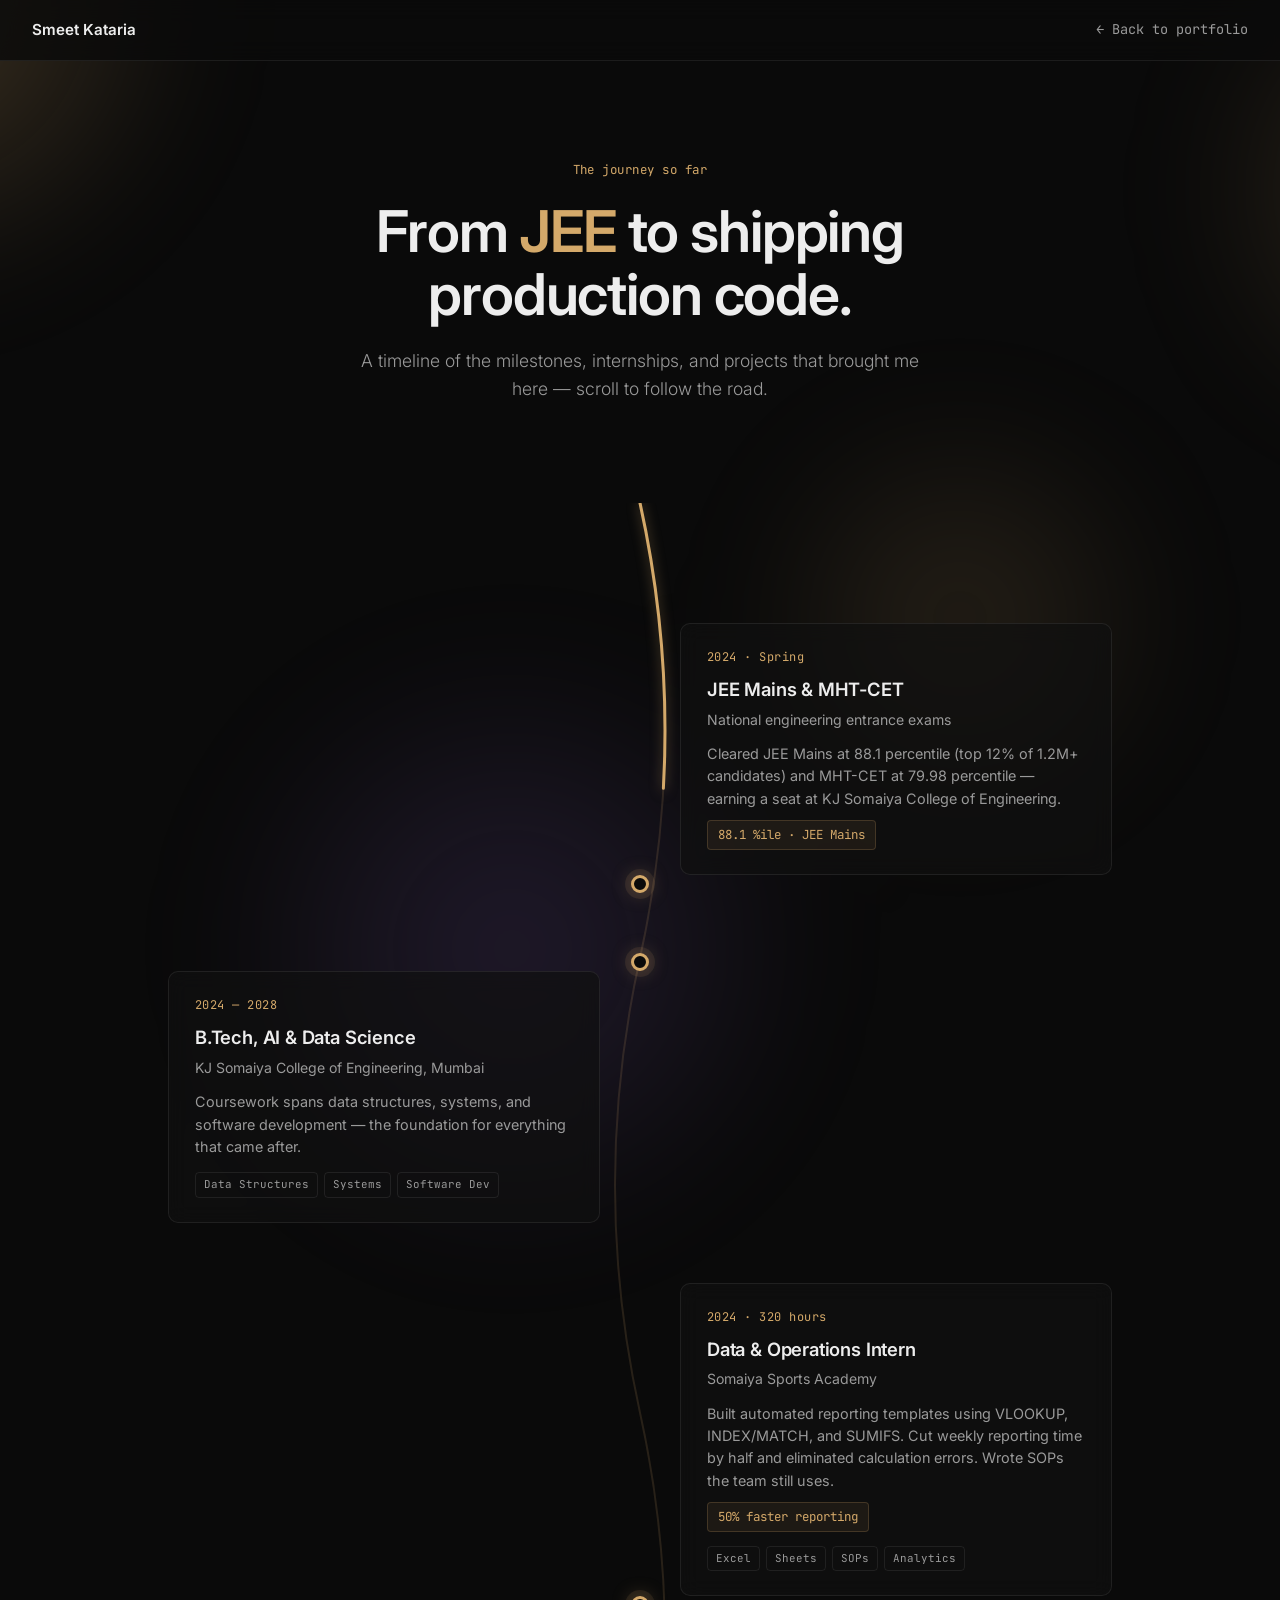
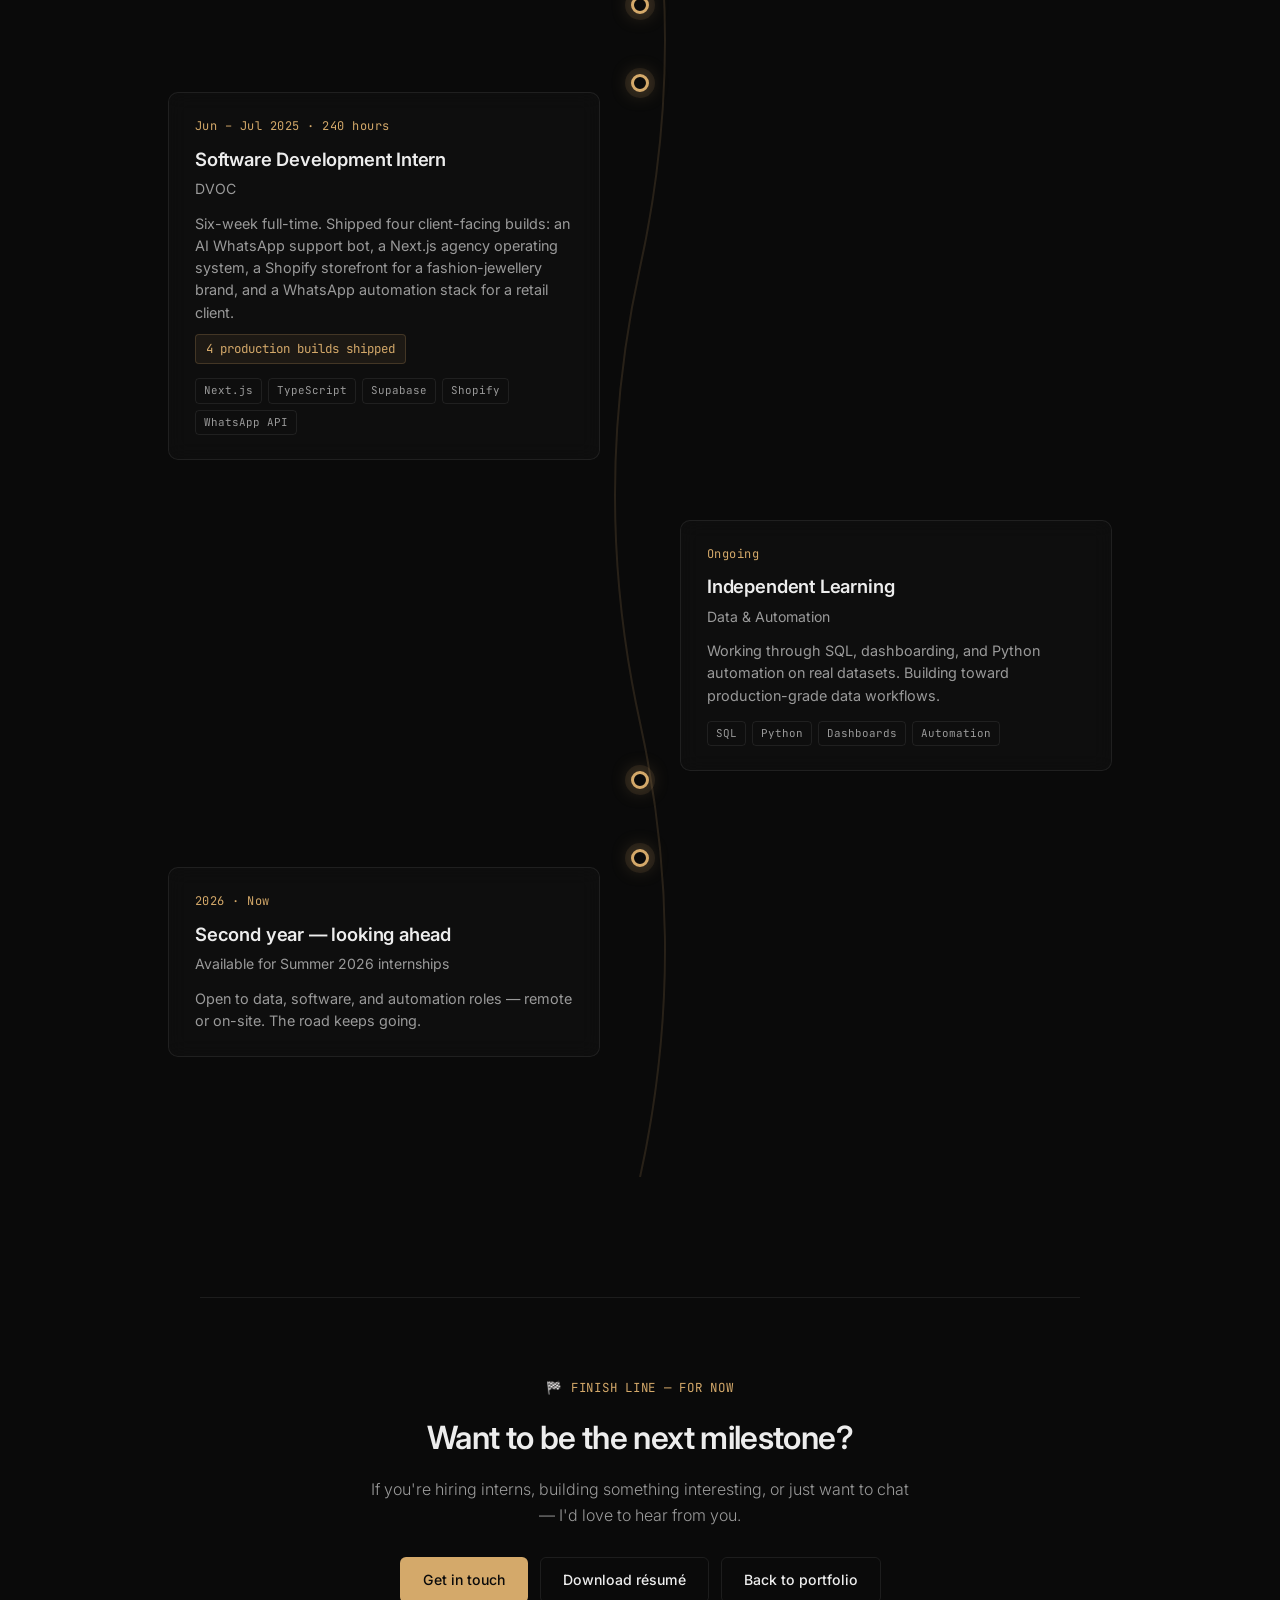
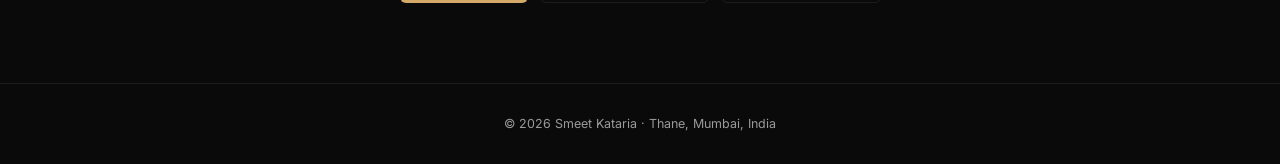
==== RoadmapJourney.html @ 689897ee "Rename Index.html to lowercase for GitHub Pages, fix internal links" ====
<!DOCTYPE html>
<html lang="en">
<head>
<meta charset="UTF-8"/>
<meta name="viewport" content="width=device-width, initial-scale=1.0"/>
<title>Smeet Kataria — Journey</title>
<meta name="description" content="The story so far — a visual timeline of Smeet Kataria's academic and professional journey."/>
<link rel="icon" type="image/svg+xml" href="data:image/svg+xml,<svg xmlns='http://www.w3.org/2000/svg' viewBox='0 0 100 100'><rect width='100' height='100' fill='%230a0a0a'/><text x='50' y='68' font-size='60' font-family='Georgia' fill='%23d4a96a' text-anchor='middle'>S</text></svg>">
<link rel="preconnect" href="https://fonts.googleapis.com">
<link rel="preconnect" href="https://fonts.gstatic.com" crossorigin>
<link href="https://fonts.googleapis.com/css2?family=Inter:wght@300;400;500;600;700&family=JetBrains+Mono:wght@400;500&display=swap" rel="stylesheet">
<style>
*,*::before,*::after{margin:0;padding:0;box-sizing:border-box;-webkit-font-smoothing:antialiased;}
:root{
  --ink:#ededed;--ink2:#9a9a9a;--ink3:#2a2a2a;
  --accent:#d4a96a;--bg:#0a0a0a;--card:#111;
  --border:rgba(255,255,255,.08);
}
html{scroll-behavior:smooth;}
body{font-family:'Inter',-apple-system,sans-serif;color:var(--ink);background:var(--bg);line-height:1.6;overflow-x:hidden;position:relative;}

/* BACKGROUND (matches Index) */
.bg-mesh{position:fixed;inset:-20%;z-index:0;pointer-events:none;filter:blur(60px);opacity:.5;}
.bg-mesh span{position:absolute;border-radius:50%;mix-blend-mode:screen;}
.bg-mesh .b1{width:48vw;height:48vw;left:-8%;top:-10%;background:radial-gradient(circle,rgba(212,169,106,.55),transparent 70%);animation:drift1 22s ease-in-out infinite;}
.bg-mesh .b2{width:42vw;height:42vw;right:-10%;top:8%;background:radial-gradient(circle,rgba(212,169,106,.40),transparent 70%);animation:drift2 26s ease-in-out infinite;}
.bg-mesh .b3{width:50vw;height:50vw;left:25%;bottom:-15%;background:radial-gradient(circle,rgba(150,110,220,.35),transparent 70%);animation:drift3 30s ease-in-out infinite;}
.bg-mesh .b4{width:36vw;height:36vw;left:55%;top:45%;background:radial-gradient(circle,rgba(212,169,106,.30),transparent 70%);animation:drift1 28s ease-in-out infinite reverse;}
@keyframes drift1{0%,100%{transform:translate(0,0) scale(1);}50%{transform:translate(8%,6%) scale(1.15);}}
@keyframes drift2{0%,100%{transform:translate(0,0) scale(1);}50%{transform:translate(-6%,10%) scale(1.1);}}
@keyframes drift3{0%,100%{transform:translate(0,0) scale(1);}50%{transform:translate(5%,-8%) scale(1.2);}}
.bg-stars{position:fixed;inset:0;z-index:0;pointer-events:none;overflow:hidden;}
.bg-stars span{position:absolute;background:#fff;border-radius:50%;opacity:0;animation:twinkle linear infinite;}
@keyframes twinkle{0%{opacity:0;transform:translateY(0);}20%{opacity:.8;}80%{opacity:.6;}100%{opacity:0;transform:translateY(-30px);}}
body > *{position:relative;z-index:1;}

/* TOPBAR */
#topbar{position:fixed;top:0;left:0;right:0;z-index:100;padding:18px 32px;
  display:flex;justify-content:space-between;align-items:center;
  background:rgba(10,10,10,.8);backdrop-filter:blur(12px);border-bottom:1px solid var(--border);}
.tb-logo{font-weight:600;font-size:.95rem;color:var(--ink);text-decoration:none;}
.tb-back{font-size:.85rem;color:var(--ink2);text-decoration:none;transition:color .2s;font-family:'JetBrains Mono',monospace;}
.tb-back:hover{color:var(--accent);}

/* HERO */
.hero{padding:160px 28px 60px;text-align:center;max-width:760px;margin:0 auto;}
.hero-eyebrow{font-family:'JetBrains Mono',monospace;font-size:.78rem;color:var(--accent);margin-bottom:20px;letter-spacing:.04em;}
.hero h1{font-size:clamp(2.4rem,6vw,3.6rem);font-weight:600;line-height:1.1;letter-spacing:-.02em;margin-bottom:20px;}
.hero h1 span{color:var(--accent);}
.hero p{font-size:1.1rem;color:var(--ink2);font-weight:300;max-width:560px;margin:0 auto;}

/* TIMELINE WRAPPER */
.timeline{position:relative;max-width:1000px;margin:40px auto 120px;padding:60px 28px;}

/* SVG PATH (the road) */
.road-svg{position:absolute;left:50%;top:0;transform:translateX(-50%);width:140px;height:100%;pointer-events:none;z-index:0;}
.road-svg path{fill:none;stroke:var(--accent);stroke-width:3;stroke-linecap:round;stroke-dasharray:8 12;
  stroke-dashoffset:var(--len,2000);}
.road-svg .road-bg{stroke:rgba(212,169,106,.15);stroke-dasharray:none;stroke-width:2;stroke-dashoffset:0;}
.road-svg .road-fg{filter:drop-shadow(0 0 6px rgba(212,169,106,.5));transition:stroke-dashoffset .1s linear;}

/* MILESTONES */
.milestone{position:relative;display:grid;grid-template-columns:1fr 80px 1fr;gap:0;align-items:center;
  margin:60px 0;opacity:0;transform:translateY(40px);transition:opacity .8s ease,transform .8s ease;}
.milestone.visible{opacity:1;transform:translateY(0);}
.milestone:nth-child(even) .ms-card{grid-column:3;}
.milestone:nth-child(even) .ms-spacer{grid-column:1;}
.milestone:nth-child(odd) .ms-card{grid-column:1;}
.milestone:nth-child(odd) .ms-spacer{grid-column:3;}
.ms-dot{grid-column:2;justify-self:center;width:18px;height:18px;border-radius:50%;
  background:var(--bg);border:3px solid var(--accent);position:relative;z-index:2;
  box-shadow:0 0 0 6px rgba(212,169,106,.1),0 0 20px rgba(212,169,106,.4);}
.milestone.visible .ms-dot{animation:pulse 2.5s ease-in-out infinite;}
@keyframes pulse{0%,100%{box-shadow:0 0 0 6px rgba(212,169,106,.1),0 0 20px rgba(212,169,106,.4);}
  50%{box-shadow:0 0 0 10px rgba(212,169,106,.05),0 0 30px rgba(212,169,106,.6);}}

.ms-card{background:rgba(17,17,17,.7);backdrop-filter:blur(10px);
  border:1px solid var(--border);border-radius:10px;padding:24px 26px;
  transition:border-color .25s,transform .25s;}
.ms-card:hover{border-color:rgba(212,169,106,.4);transform:translateY(-3px);}
.ms-date{font-family:'JetBrains Mono',monospace;font-size:.75rem;color:var(--accent);
  letter-spacing:.04em;margin-bottom:8px;}
.ms-title{font-size:1.15rem;font-weight:600;color:var(--ink);margin-bottom:4px;letter-spacing:-.01em;}
.ms-org{font-size:.88rem;color:var(--ink2);margin-bottom:12px;}
.ms-body{font-size:.9rem;color:var(--ink2);line-height:1.55;}
.ms-tags{display:flex;flex-wrap:wrap;gap:6px;margin-top:14px;}
.ms-tag{font-family:'JetBrains Mono',monospace;font-size:.68rem;padding:3px 8px;
  border:1px solid var(--border);border-radius:4px;color:var(--ink2);}
.ms-metric{display:inline-block;margin-top:10px;font-family:'JetBrains Mono',monospace;
  font-size:.78rem;color:var(--accent);background:rgba(212,169,106,.08);
  padding:4px 10px;border-radius:4px;border:1px solid rgba(212,169,106,.2);}

/* MOBILE */
@media(max-width:760px){
  .road-svg{left:24px;transform:none;width:60px;}
  .milestone{grid-template-columns:48px 1fr;gap:14px;}
  .milestone:nth-child(even) .ms-card,.milestone:nth-child(odd) .ms-card{grid-column:2;}
  .ms-spacer{display:none;}
  .ms-dot{grid-column:1;justify-self:center;}
  .hero{padding-top:130px;}
}

/* FINISH */
.finish{text-align:center;padding:80px 28px;border-top:1px solid var(--border);max-width:880px;margin:0 auto;}
.finish-flag{font-family:'JetBrains Mono',monospace;font-size:.78rem;color:var(--accent);
  letter-spacing:.06em;margin-bottom:14px;}
.finish h2{font-size:2rem;font-weight:600;letter-spacing:-.02em;margin-bottom:14px;}
.finish p{color:var(--ink2);max-width:540px;margin:0 auto 28px;font-weight:300;}
.cta-row{display:flex;flex-wrap:wrap;gap:12px;justify-content:center;}
.btn{display:inline-flex;align-items:center;gap:8px;padding:11px 22px;font-size:.88rem;
  font-weight:500;text-decoration:none;border-radius:6px;transition:all .2s;border:1px solid transparent;}
.btn-primary{background:var(--accent);color:#0a0a0a;}
.btn-primary:hover{background:#e3b876;}
.btn-secondary{background:transparent;color:var(--ink);border-color:var(--border);}
.btn-secondary:hover{border-color:var(--ink2);background:rgba(255,255,255,.03);}

footer{padding:30px 28px;text-align:center;font-size:.78rem;color:var(--ink2);border-top:1px solid var(--border);}
</style>
</head>
<body>

<div class="bg-mesh" aria-hidden="true"><span class="b1"></span><span class="b2"></span><span class="b3"></span><span class="b4"></span></div>
<div class="bg-stars" id="stars" aria-hidden="true"></div>

<nav id="topbar">
  <a class="tb-logo" href="index.html">Smeet Kataria</a>
  <a class="tb-back" href="index.html">← Back to portfolio</a>
</nav>

<header class="hero">
  <div class="hero-eyebrow">The journey so far</div>
  <h1>From <span>JEE</span> to shipping<br>production code.</h1>
  <p>A timeline of the milestones, internships, and projects that brought me here — scroll to follow the road.</p>
</header>

<section class="timeline" id="timeline">
  <svg class="road-svg" preserveAspectRatio="none" viewBox="0 0 140 2000">
    <path class="road-bg" d="M70,0 Q120,200 70,400 Q20,600 70,800 Q120,1000 70,1200 Q20,1400 70,1600 Q120,1800 70,2000"/>
    <path class="road-fg" d="M70,0 Q120,200 70,400 Q20,600 70,800 Q120,1000 70,1200 Q20,1400 70,1600 Q120,1800 70,2000"/>
  </svg>

  <div class="milestone">
    <div class="ms-card">
      <div class="ms-date">2024 · Spring</div>
      <div class="ms-title">JEE Mains & MHT-CET</div>
      <div class="ms-org">National engineering entrance exams</div>
      <div class="ms-body">Cleared JEE Mains at 88.1 percentile (top 12% of 1.2M+ candidates) and MHT-CET at 79.98 percentile — earning a seat at KJ Somaiya College of Engineering.</div>
      <div class="ms-metric">88.1 %ile · JEE Mains</div>
    </div>
    <div class="ms-dot"></div>
    <div class="ms-spacer"></div>
  </div>

  <div class="milestone">
    <div class="ms-spacer"></div>
    <div class="ms-dot"></div>
    <div class="ms-card">
      <div class="ms-date">2024 — 2028</div>
      <div class="ms-title">B.Tech, AI & Data Science</div>
      <div class="ms-org">KJ Somaiya College of Engineering, Mumbai</div>
      <div class="ms-body">Coursework spans data structures, systems, and software development — the foundation for everything that came after.</div>
      <div class="ms-tags"><span class="ms-tag">Data Structures</span><span class="ms-tag">Systems</span><span class="ms-tag">Software Dev</span></div>
    </div>
  </div>

  <div class="milestone">
    <div class="ms-card">
      <div class="ms-date">2024 · 320 hours</div>
      <div class="ms-title">Data & Operations Intern</div>
      <div class="ms-org">Somaiya Sports Academy</div>
      <div class="ms-body">Built automated reporting templates using VLOOKUP, INDEX/MATCH, and SUMIFS. Cut weekly reporting time by half and eliminated calculation errors. Wrote SOPs the team still uses.</div>
      <div class="ms-metric">50% faster reporting</div>
      <div class="ms-tags"><span class="ms-tag">Excel</span><span class="ms-tag">Sheets</span><span class="ms-tag">SOPs</span><span class="ms-tag">Analytics</span></div>
    </div>
    <div class="ms-dot"></div>
    <div class="ms-spacer"></div>
  </div>

  <div class="milestone">
    <div class="ms-spacer"></div>
    <div class="ms-dot"></div>
    <div class="ms-card">
      <div class="ms-date">Jun – Jul 2025 · 240 hours</div>
      <div class="ms-title">Software Development Intern</div>
      <div class="ms-org">DVOC</div>
      <div class="ms-body">Six-week full-time. Shipped four client-facing builds: an AI WhatsApp support bot, a Next.js agency operating system, a Shopify storefront for a fashion-jewellery brand, and a WhatsApp automation stack for a retail client.</div>
      <div class="ms-metric">4 production builds shipped</div>
      <div class="ms-tags"><span class="ms-tag">Next.js</span><span class="ms-tag">TypeScript</span><span class="ms-tag">Supabase</span><span class="ms-tag">Shopify</span><span class="ms-tag">WhatsApp API</span></div>
    </div>
  </div>

  <div class="milestone">
    <div class="ms-card">
      <div class="ms-date">Ongoing</div>
      <div class="ms-title">Independent Learning</div>
      <div class="ms-org">Data & Automation</div>
      <div class="ms-body">Working through SQL, dashboarding, and Python automation on real datasets. Building toward production-grade data workflows.</div>
      <div class="ms-tags"><span class="ms-tag">SQL</span><span class="ms-tag">Python</span><span class="ms-tag">Dashboards</span><span class="ms-tag">Automation</span></div>
    </div>
    <div class="ms-dot"></div>
    <div class="ms-spacer"></div>
  </div>

  <div class="milestone">
    <div class="ms-spacer"></div>
    <div class="ms-dot"></div>
    <div class="ms-card">
      <div class="ms-date">2026 · Now</div>
      <div class="ms-title">Second year — looking ahead</div>
      <div class="ms-org">Available for Summer 2026 internships</div>
      <div class="ms-body">Open to data, software, and automation roles — remote or on-site. The road keeps going.</div>
    </div>
  </div>
</section>

<section class="finish">
  <div class="finish-flag">🏁 FINISH LINE — FOR NOW</div>
  <h2>Want to be the next milestone?</h2>
  <p>If you're hiring interns, building something interesting, or just want to chat — I'd love to hear from you.</p>
  <div class="cta-row">
    <a class="btn btn-primary" href="mailto:smeet.kataria@somaiya.edu">Get in touch</a>
    <a class="btn btn-secondary" href="resume.pdf" target="_blank" rel="noopener">Download résumé</a>
    <a class="btn btn-secondary" href="index.html">Back to portfolio</a>
  </div>
</section>

<footer>© <span id="yr"></span> Smeet Kataria · Thane, Mumbai, India</footer>

<script>
document.getElementById('yr').textContent=new Date().getFullYear();

// Stars
(function(){
  const host=document.getElementById('stars');
  for(let i=0;i<70;i++){
    const s=document.createElement('span');
    const size=Math.random()*1.8+0.4;
    s.style.width=s.style.height=size+'px';
    s.style.left=Math.random()*100+'%';
    s.style.top=Math.random()*100+'%';
    const dur=Math.random()*2.5+1.5;
    s.style.animationDuration=dur+'s';
    s.style.animationDelay=(-Math.random()*dur)+'s';
    host.appendChild(s);
  }
})();

// Reveal milestones on scroll
const io=new IntersectionObserver((entries)=>{
  entries.forEach(e=>{if(e.isIntersecting)e.target.classList.add('visible');});
},{threshold:.2});
document.querySelectorAll('.milestone').forEach(m=>io.observe(m));

// Animate the road path drawing as you scroll
(function(){
  const fg=document.querySelector('.road-fg');
  if(!fg)return;
  const len=fg.getTotalLength();
  fg.style.strokeDasharray=len;
  fg.style.strokeDashoffset=len;
  const timeline=document.getElementById('timeline');
  function onScroll(){
    const rect=timeline.getBoundingClientRect();
    const vh=window.innerHeight;
    const total=rect.height+vh;
    const progress=Math.min(1,Math.max(0,(vh-rect.top)/total));
    fg.style.strokeDashoffset=len*(1-progress);
  }
  window.addEventListener('scroll',onScroll,{passive:true});
  onScroll();
})();
</script>
</body>
</html>
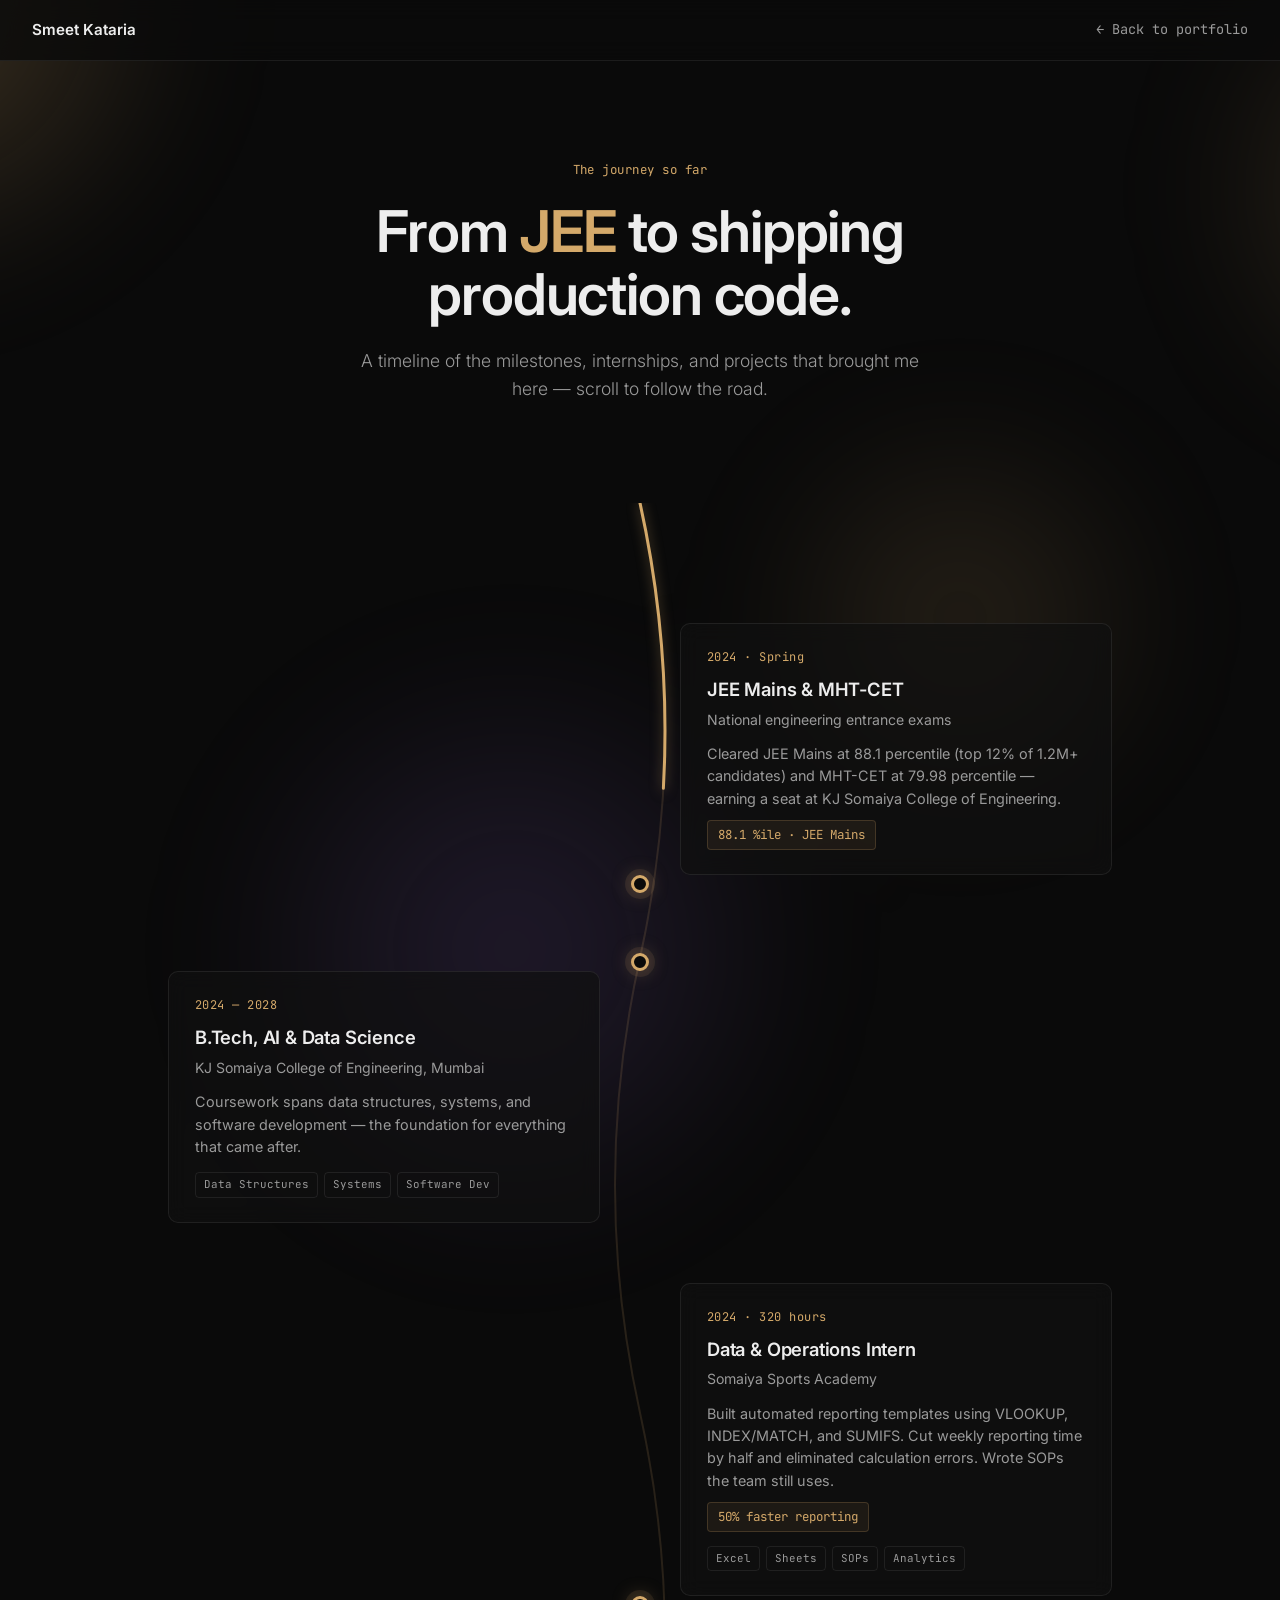
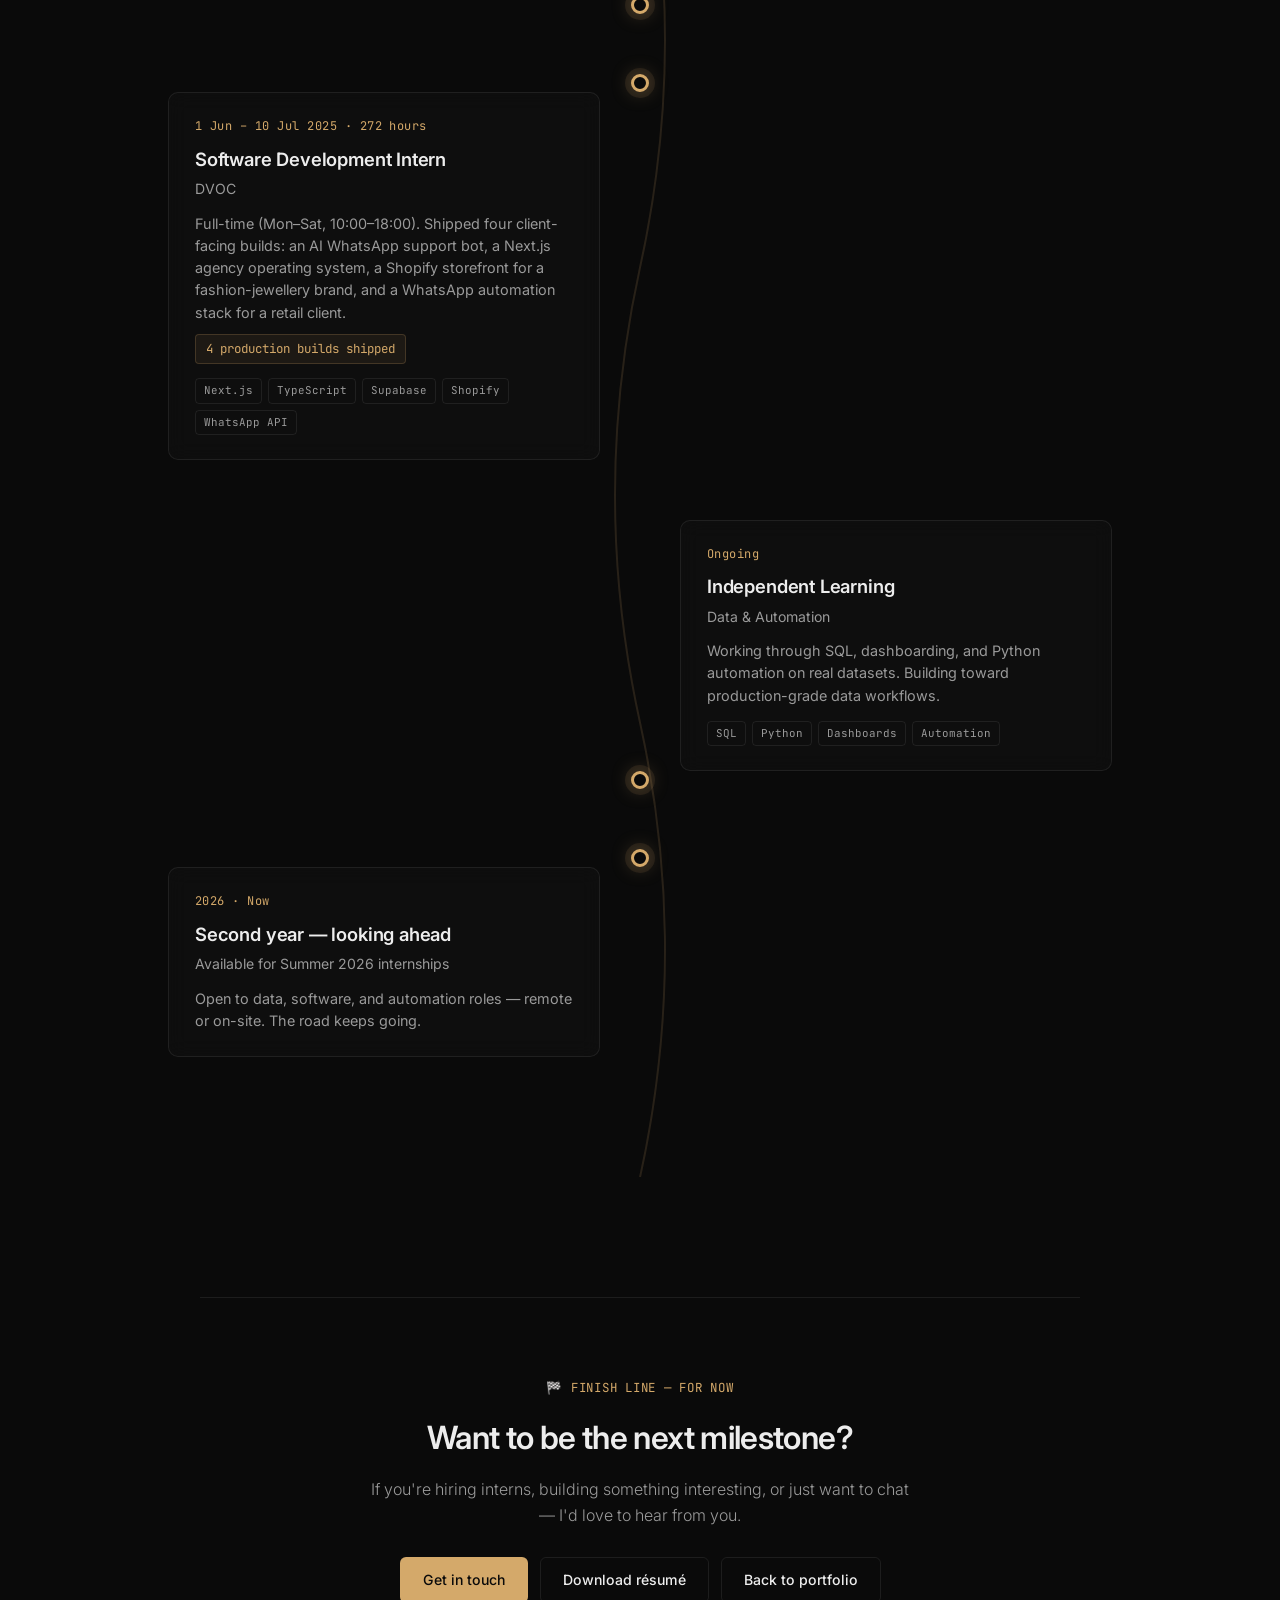
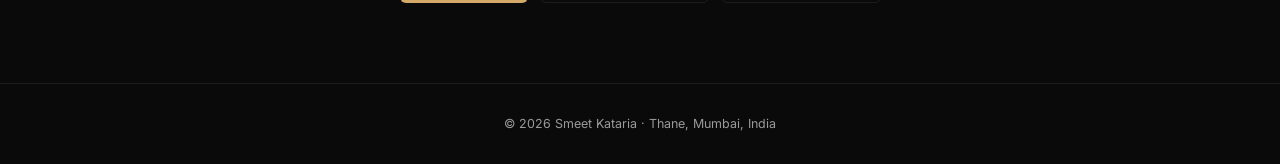
==== commit d8a9a79a: "Update DVOC internship hours: 272 hrs (1 Jun – 10 Jul 2025, Mon–Sat)" ====
--- a/RoadmapJourney.html
+++ b/RoadmapJourney.html
@@ -180,10 +180,10 @@
     <div class="ms-spacer"></div>
     <div class="ms-dot"></div>
     <div class="ms-card">
-      <div class="ms-date">Jun – Jul 2025 · 240 hours</div>
+      <div class="ms-date">1 Jun – 10 Jul 2025 · 272 hours</div>
       <div class="ms-title">Software Development Intern</div>
       <div class="ms-org">DVOC</div>
-      <div class="ms-body">Six-week full-time. Shipped four client-facing builds: an AI WhatsApp support bot, a Next.js agency operating system, a Shopify storefront for a fashion-jewellery brand, and a WhatsApp automation stack for a retail client.</div>
+      <div class="ms-body">Full-time (Mon–Sat, 10:00–18:00). Shipped four client-facing builds: an AI WhatsApp support bot, a Next.js agency operating system, a Shopify storefront for a fashion-jewellery brand, and a WhatsApp automation stack for a retail client.</div>
       <div class="ms-metric">4 production builds shipped</div>
       <div class="ms-tags"><span class="ms-tag">Next.js</span><span class="ms-tag">TypeScript</span><span class="ms-tag">Supabase</span><span class="ms-tag">Shopify</span><span class="ms-tag">WhatsApp API</span></div>
     </div>
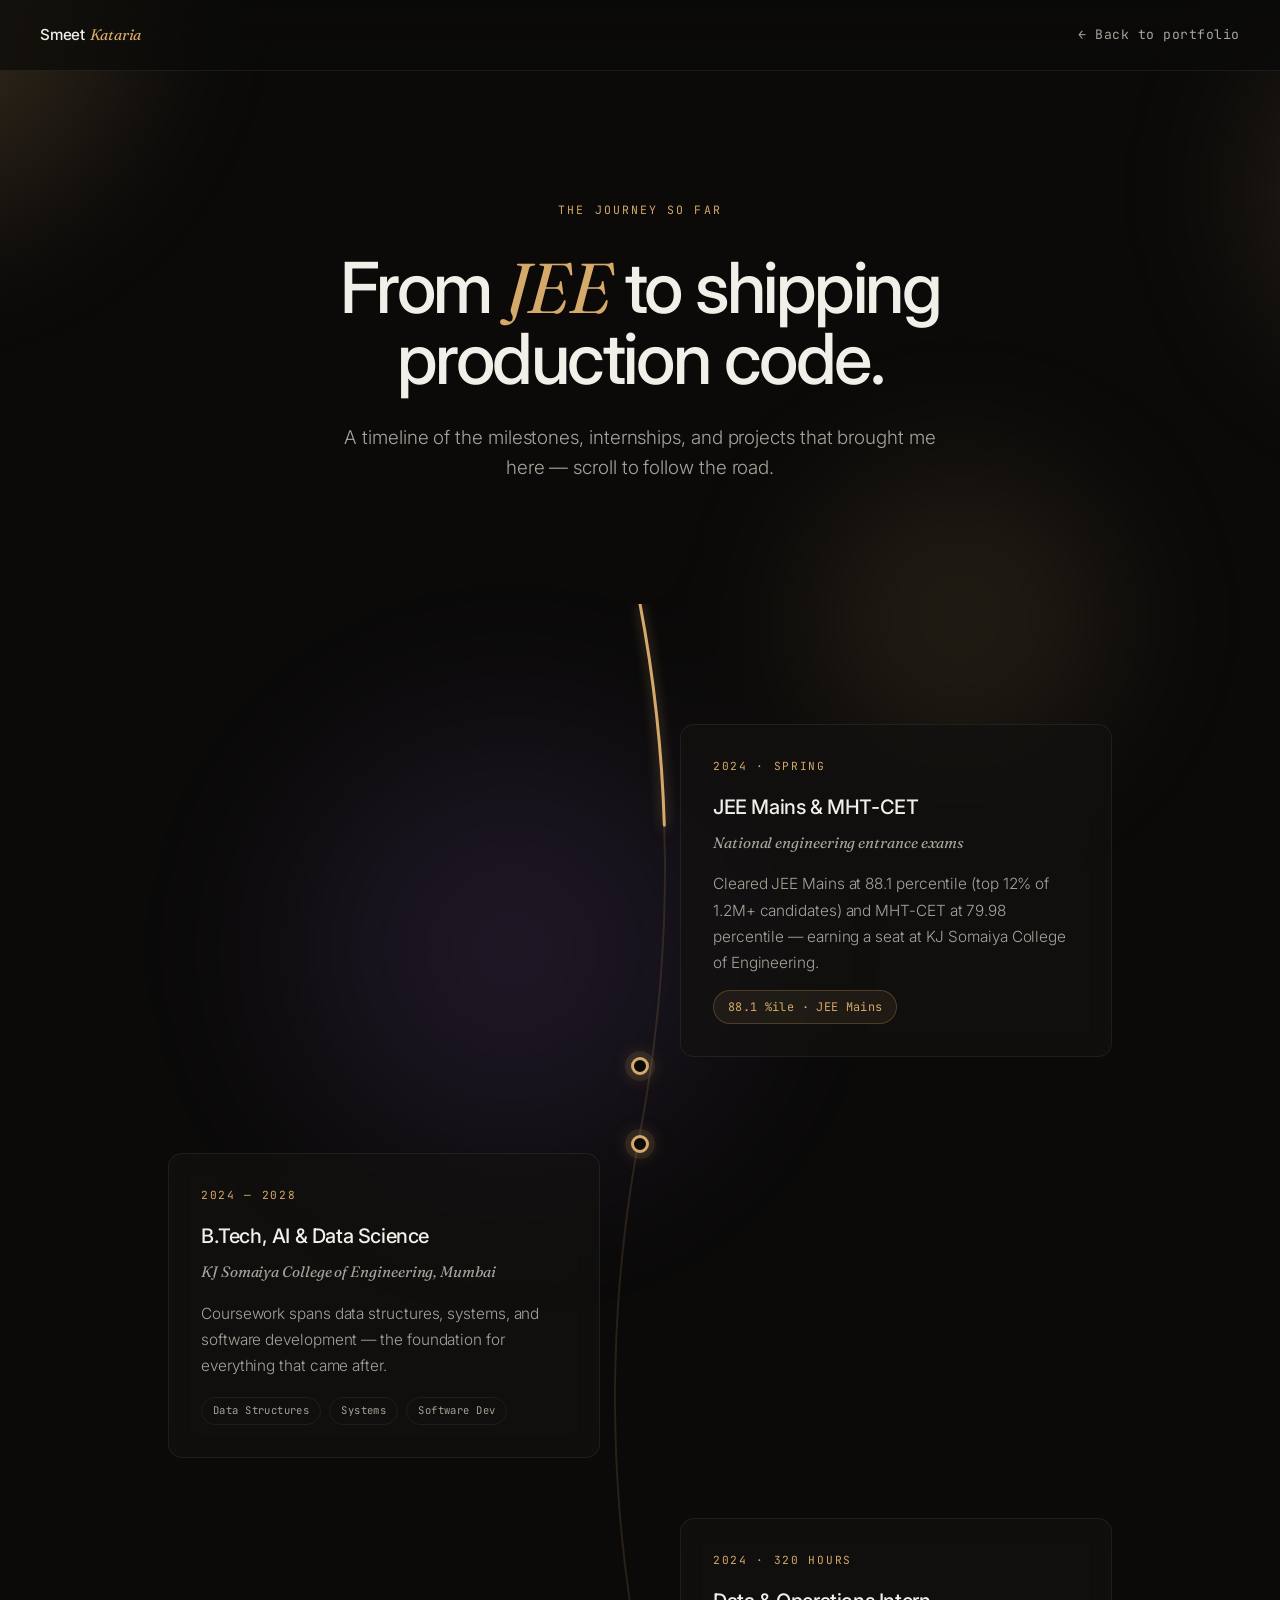
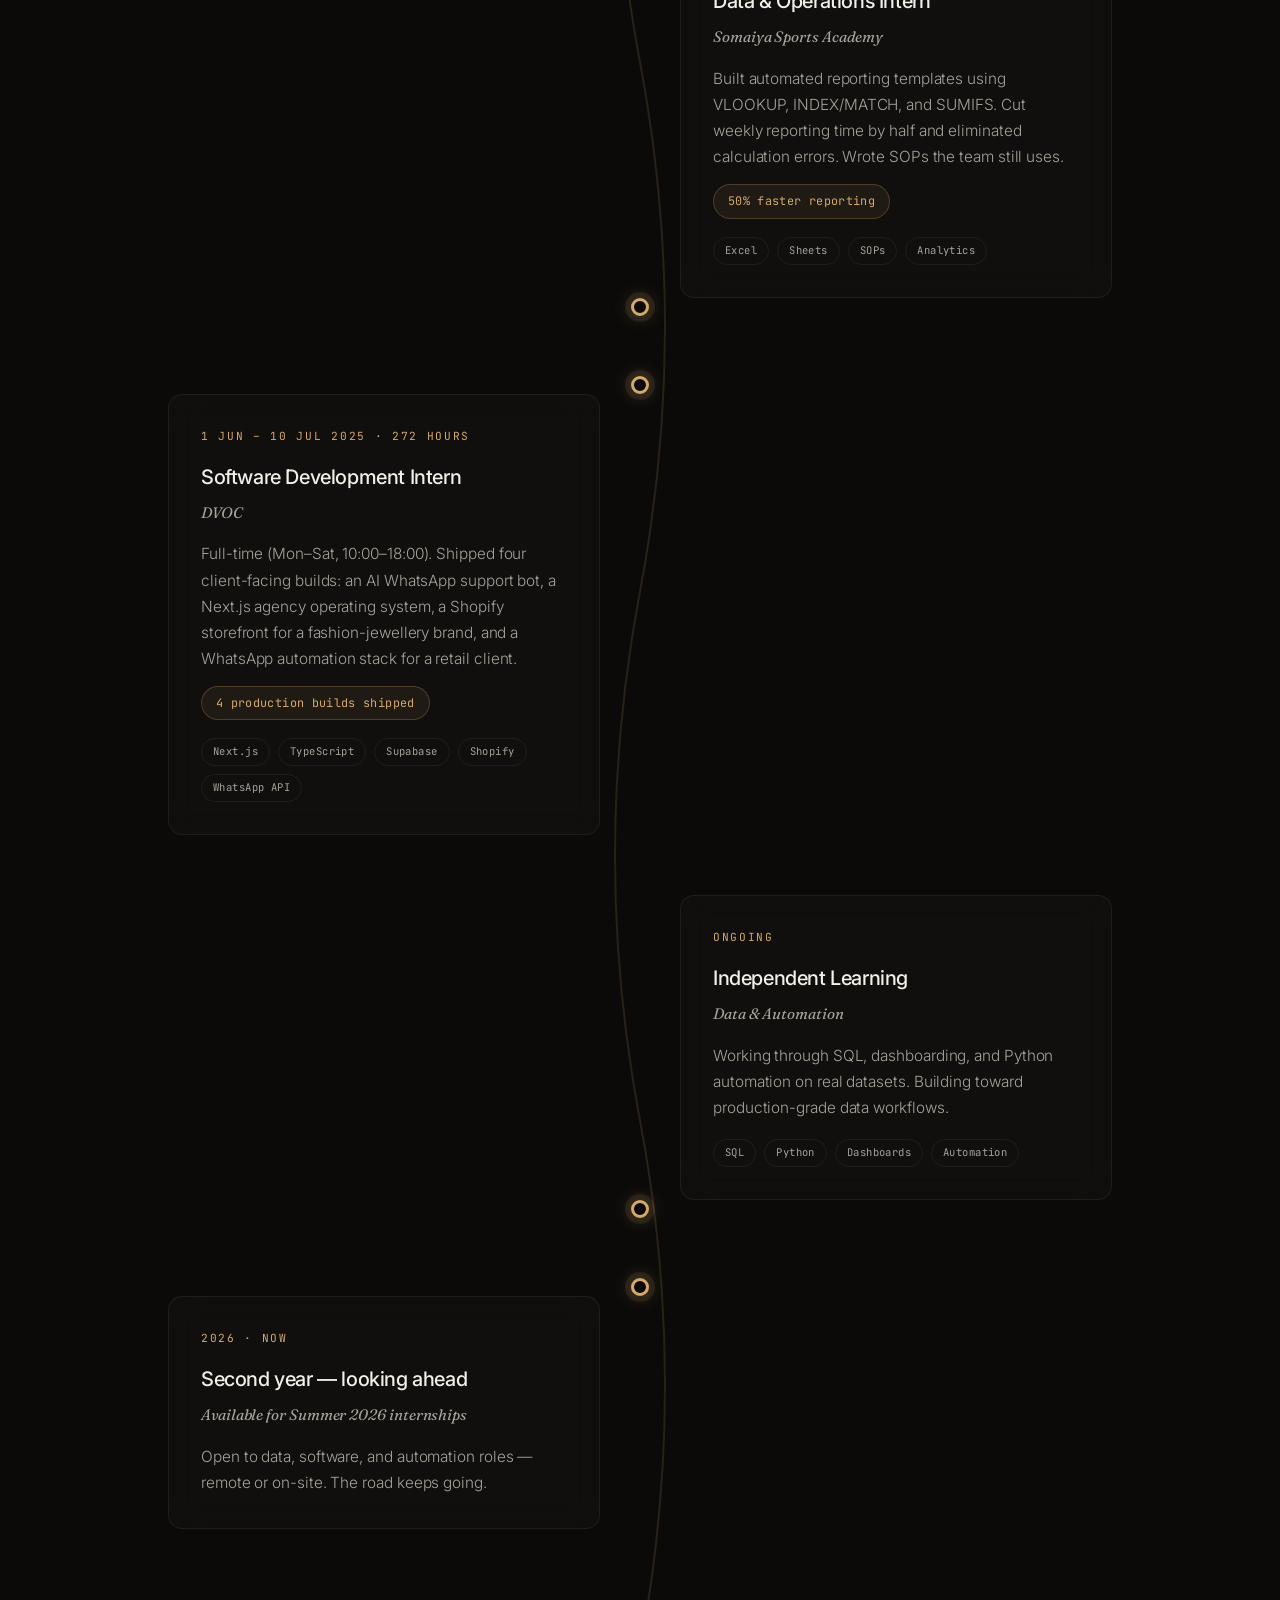
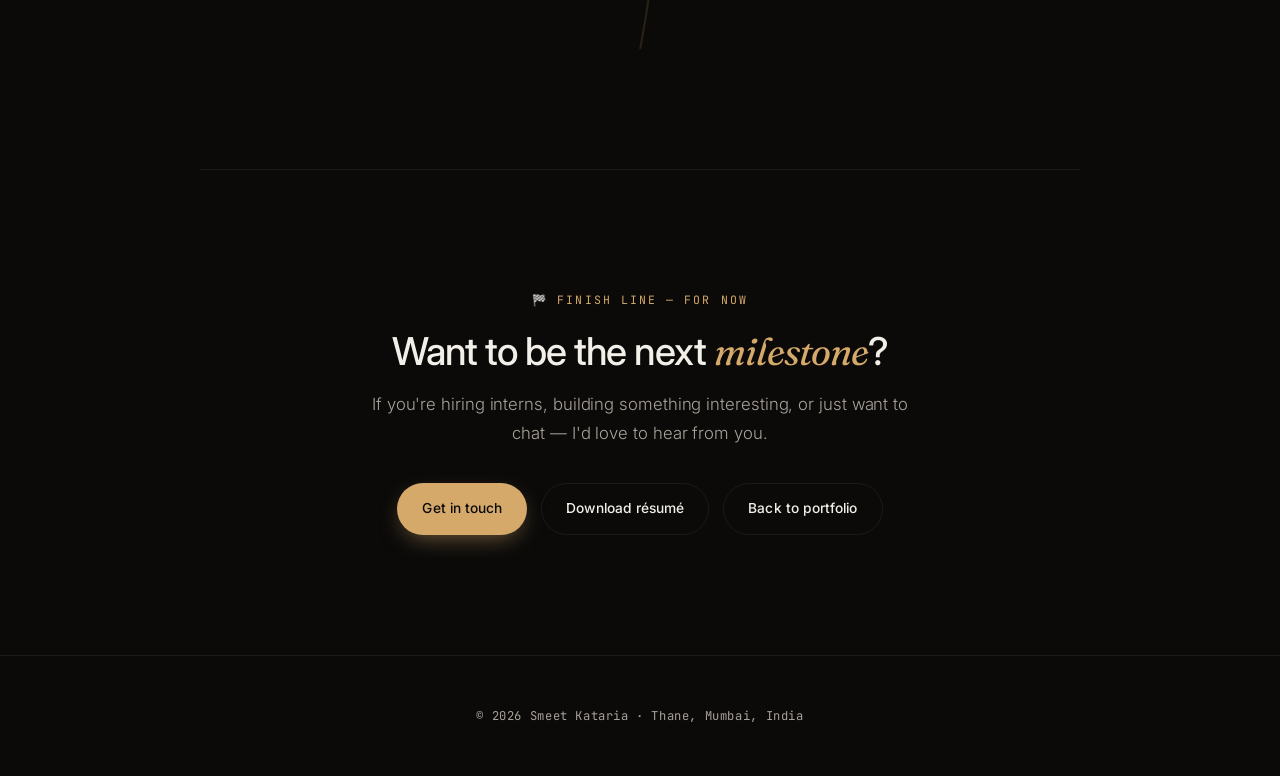
==== commit 26405e0e: "Apply high-end visual pass to Roadmap: editorial serif accents, warmer palette, spring motion" ====
--- a/RoadmapJourney.html
+++ b/RoadmapJourney.html
@@ -8,16 +8,20 @@
 <link rel="icon" type="image/svg+xml" href="data:image/svg+xml,<svg xmlns='http://www.w3.org/2000/svg' viewBox='0 0 100 100'><rect width='100' height='100' fill='%230a0a0a'/><text x='50' y='68' font-size='60' font-family='Georgia' fill='%23d4a96a' text-anchor='middle'>S</text></svg>">
 <link rel="preconnect" href="https://fonts.googleapis.com">
 <link rel="preconnect" href="https://fonts.gstatic.com" crossorigin>
-<link href="https://fonts.googleapis.com/css2?family=Inter:wght@300;400;500;600;700&family=JetBrains+Mono:wght@400;500&display=swap" rel="stylesheet">
+<link href="https://fonts.googleapis.com/css2?family=Inter:wght@300;400;500;600;700&family=Fraunces:ital,opsz,wght@0,9..144,400;0,9..144,500;1,9..144,400;1,9..144,500&family=JetBrains+Mono:wght@400;500&display=swap" rel="stylesheet">
 <style>
 *,*::before,*::after{margin:0;padding:0;box-sizing:border-box;-webkit-font-smoothing:antialiased;}
 :root{
-  --ink:#ededed;--ink2:#9a9a9a;--ink3:#2a2a2a;
-  --accent:#d4a96a;--bg:#0a0a0a;--card:#111;
-  --border:rgba(255,255,255,.08);
+  --ink:#f2efe8;--ink2:#a8a39a;--ink3:#2a2a2a;
+  --accent:#d4a96a;--accent-warm:#e8c48a;
+  --bg:#0b0a09;--card:#131210;
+  --border:rgba(242,239,232,.07);
+  --spring:cubic-bezier(.34,1.56,.64,1);
+  --ease:cubic-bezier(.2,.7,.2,1);
 }
 html{scroll-behavior:smooth;}
-body{font-family:'Inter',-apple-system,sans-serif;color:var(--ink);background:var(--bg);line-height:1.6;overflow-x:hidden;position:relative;}
+body{font-family:'Inter',-apple-system,sans-serif;color:var(--ink);background:var(--bg);line-height:1.7;letter-spacing:-.005em;overflow-x:hidden;position:relative;}
+::selection{background:rgba(212,169,106,.3);color:var(--ink);}
 
 /* BACKGROUND (matches Index) */
 .bg-mesh{position:fixed;inset:-20%;z-index:0;pointer-events:none;filter:blur(60px);opacity:.5;}
@@ -35,19 +39,22 @@
 body > *{position:relative;z-index:1;}
 
 /* TOPBAR */
-#topbar{position:fixed;top:0;left:0;right:0;z-index:100;padding:18px 32px;
+#topbar{position:fixed;top:0;left:0;right:0;z-index:100;padding:22px 40px;
   display:flex;justify-content:space-between;align-items:center;
-  background:rgba(10,10,10,.8);backdrop-filter:blur(12px);border-bottom:1px solid var(--border);}
-.tb-logo{font-weight:600;font-size:.95rem;color:var(--ink);text-decoration:none;}
-.tb-back{font-size:.85rem;color:var(--ink2);text-decoration:none;transition:color .2s;font-family:'JetBrains Mono',monospace;}
+  background:rgba(11,10,9,.7);backdrop-filter:blur(20px) saturate(140%);-webkit-backdrop-filter:blur(20px) saturate(140%);
+  border-bottom:1px solid var(--border);}
+.tb-logo{font-weight:500;font-size:.95rem;color:var(--ink);text-decoration:none;letter-spacing:-.015em;}
+.tb-logo em{font-family:'Fraunces',Georgia,serif;font-style:italic;color:var(--accent);font-weight:400;margin-left:1px;}
+.tb-back{font-size:.82rem;color:var(--ink2);text-decoration:none;transition:color .3s var(--ease);font-family:'JetBrains Mono',monospace;letter-spacing:.04em;}
 .tb-back:hover{color:var(--accent);}
+@media(max-width:600px){#topbar{padding:16px 22px;}}
 
 /* HERO */
-.hero{padding:160px 28px 60px;text-align:center;max-width:760px;margin:0 auto;}
-.hero-eyebrow{font-family:'JetBrains Mono',monospace;font-size:.78rem;color:var(--accent);margin-bottom:20px;letter-spacing:.04em;}
-.hero h1{font-size:clamp(2.4rem,6vw,3.6rem);font-weight:600;line-height:1.1;letter-spacing:-.02em;margin-bottom:20px;}
-.hero h1 span{color:var(--accent);}
-.hero p{font-size:1.1rem;color:var(--ink2);font-weight:300;max-width:560px;margin:0 auto;}
+.hero{padding:200px 28px 80px;text-align:center;max-width:820px;margin:0 auto;}
+.hero-eyebrow{font-family:'JetBrains Mono',monospace;font-size:.72rem;color:var(--accent);margin-bottom:32px;letter-spacing:.18em;text-transform:uppercase;}
+.hero h1{font-size:clamp(2.8rem,7vw,4.4rem);font-weight:500;line-height:1.02;letter-spacing:-.035em;margin-bottom:28px;}
+.hero h1 span{color:var(--accent);font-family:'Fraunces',Georgia,serif;font-style:italic;font-weight:400;letter-spacing:-.025em;}
+.hero p{font-size:1.18rem;color:var(--ink2);font-weight:300;max-width:600px;margin:0 auto;line-height:1.6;}
 
 /* TIMELINE WRAPPER */
 .timeline{position:relative;max-width:1000px;margin:40px auto 120px;padding:60px 28px;}
@@ -74,21 +81,22 @@
 @keyframes pulse{0%,100%{box-shadow:0 0 0 6px rgba(212,169,106,.1),0 0 20px rgba(212,169,106,.4);}
   50%{box-shadow:0 0 0 10px rgba(212,169,106,.05),0 0 30px rgba(212,169,106,.6);}}
 
-.ms-card{background:rgba(17,17,17,.7);backdrop-filter:blur(10px);
-  border:1px solid var(--border);border-radius:10px;padding:24px 26px;
-  transition:border-color .25s,transform .25s;}
-.ms-card:hover{border-color:rgba(212,169,106,.4);transform:translateY(-3px);}
-.ms-date{font-family:'JetBrains Mono',monospace;font-size:.75rem;color:var(--accent);
-  letter-spacing:.04em;margin-bottom:8px;}
-.ms-title{font-size:1.15rem;font-weight:600;color:var(--ink);margin-bottom:4px;letter-spacing:-.01em;}
-.ms-org{font-size:.88rem;color:var(--ink2);margin-bottom:12px;}
-.ms-body{font-size:.9rem;color:var(--ink2);line-height:1.55;}
-.ms-tags{display:flex;flex-wrap:wrap;gap:6px;margin-top:14px;}
-.ms-tag{font-family:'JetBrains Mono',monospace;font-size:.68rem;padding:3px 8px;
-  border:1px solid var(--border);border-radius:4px;color:var(--ink2);}
-.ms-metric{display:inline-block;margin-top:10px;font-family:'JetBrains Mono',monospace;
-  font-size:.78rem;color:var(--accent);background:rgba(212,169,106,.08);
-  padding:4px 10px;border-radius:4px;border:1px solid rgba(212,169,106,.2);}
+.ms-card{background:rgba(19,18,16,.7);backdrop-filter:blur(14px);-webkit-backdrop-filter:blur(14px);
+  border:1px solid var(--border);border-radius:14px;padding:32px 32px;
+  transition:all .5s var(--spring);}
+.ms-card:hover{border-color:rgba(212,169,106,.3);transform:translateY(-4px);box-shadow:0 24px 48px -16px rgba(0,0,0,.5);}
+.ms-date{font-family:'JetBrains Mono',monospace;font-size:.7rem;color:var(--accent);
+  letter-spacing:.15em;text-transform:uppercase;margin-bottom:14px;}
+.ms-title{font-size:1.25rem;font-weight:500;color:var(--ink);margin-bottom:6px;letter-spacing:-.02em;}
+.ms-org{font-size:.95rem;color:var(--ink2);margin-bottom:16px;font-family:'Fraunces',Georgia,serif;font-style:italic;font-weight:400;}
+.ms-body{font-size:.96rem;color:var(--ink2);line-height:1.7;font-weight:300;}
+.ms-tags{display:flex;flex-wrap:wrap;gap:8px;margin-top:18px;}
+.ms-tag{font-family:'JetBrains Mono',monospace;font-size:.66rem;padding:4px 11px;
+  border:1px solid var(--border);border-radius:100px;color:var(--ink2);letter-spacing:.04em;transition:all .3s var(--ease);}
+.ms-tag:hover{border-color:rgba(212,169,106,.3);color:var(--accent);}
+.ms-metric{display:inline-block;margin-top:14px;font-family:'JetBrains Mono',monospace;
+  font-size:.74rem;color:var(--accent);background:rgba(212,169,106,.08);
+  padding:6px 14px;border-radius:100px;border:1px solid rgba(212,169,106,.25);letter-spacing:.03em;}
 
 /* MOBILE */
 @media(max-width:760px){
@@ -101,20 +109,21 @@
 }
 
 /* FINISH */
-.finish{text-align:center;padding:80px 28px;border-top:1px solid var(--border);max-width:880px;margin:0 auto;}
-.finish-flag{font-family:'JetBrains Mono',monospace;font-size:.78rem;color:var(--accent);
-  letter-spacing:.06em;margin-bottom:14px;}
-.finish h2{font-size:2rem;font-weight:600;letter-spacing:-.02em;margin-bottom:14px;}
-.finish p{color:var(--ink2);max-width:540px;margin:0 auto 28px;font-weight:300;}
-.cta-row{display:flex;flex-wrap:wrap;gap:12px;justify-content:center;}
-.btn{display:inline-flex;align-items:center;gap:8px;padding:11px 22px;font-size:.88rem;
-  font-weight:500;text-decoration:none;border-radius:6px;transition:all .2s;border:1px solid transparent;}
-.btn-primary{background:var(--accent);color:#0a0a0a;}
-.btn-primary:hover{background:#e3b876;}
+.finish{text-align:center;padding:120px 28px;border-top:1px solid var(--border);max-width:880px;margin:0 auto;}
+.finish-flag{font-family:'JetBrains Mono',monospace;font-size:.72rem;color:var(--accent);
+  letter-spacing:.18em;text-transform:uppercase;margin-bottom:20px;}
+.finish h2{font-size:clamp(1.8rem,3.2vw,2.4rem);font-weight:500;letter-spacing:-.025em;margin-bottom:18px;line-height:1.1;}
+.finish h2 em{font-family:'Fraunces',Georgia,serif;font-style:italic;color:var(--accent);font-weight:400;}
+.finish p{color:var(--ink2);max-width:560px;margin:0 auto 36px;font-weight:300;font-size:1.05rem;line-height:1.7;}
+.cta-row{display:flex;flex-wrap:wrap;gap:14px;justify-content:center;}
+.btn{display:inline-flex;align-items:center;gap:10px;padding:13px 24px;font-size:.86rem;
+  font-weight:500;text-decoration:none;border-radius:100px;transition:all .4s var(--spring);border:1px solid transparent;letter-spacing:.005em;}
+.btn-primary{background:var(--accent);color:#0a0a0a;box-shadow:0 8px 24px -8px rgba(212,169,106,.6);}
+.btn-primary:hover{background:var(--accent-warm);transform:translateY(-2px);box-shadow:0 12px 32px -8px rgba(212,169,106,.7);}
 .btn-secondary{background:transparent;color:var(--ink);border-color:var(--border);}
-.btn-secondary:hover{border-color:var(--ink2);background:rgba(255,255,255,.03);}
-
-footer{padding:30px 28px;text-align:center;font-size:.78rem;color:var(--ink2);border-top:1px solid var(--border);}
+.btn-secondary:hover{border-color:rgba(242,239,232,.25);background:rgba(242,239,232,.03);transform:translateY(-2px);}
+
+footer{padding:50px 28px;text-align:center;font-size:.76rem;color:var(--ink2);border-top:1px solid var(--border);font-family:'JetBrains Mono',monospace;letter-spacing:.05em;}
 </style>
 </head>
 <body>
@@ -123,7 +132,7 @@
 <div class="bg-stars" id="stars" aria-hidden="true"></div>
 
 <nav id="topbar">
-  <a class="tb-logo" href="index.html">Smeet Kataria</a>
+  <a class="tb-logo" href="index.html">Smeet <em>Kataria</em></a>
   <a class="tb-back" href="index.html">← Back to portfolio</a>
 </nav>
 
@@ -215,7 +224,7 @@
 
 <section class="finish">
   <div class="finish-flag">🏁 FINISH LINE — FOR NOW</div>
-  <h2>Want to be the next milestone?</h2>
+  <h2>Want to be the next <em>milestone</em>?</h2>
   <p>If you're hiring interns, building something interesting, or just want to chat — I'd love to hear from you.</p>
   <div class="cta-row">
     <a class="btn btn-primary" href="mailto:smeet.kataria@somaiya.edu">Get in touch</a>
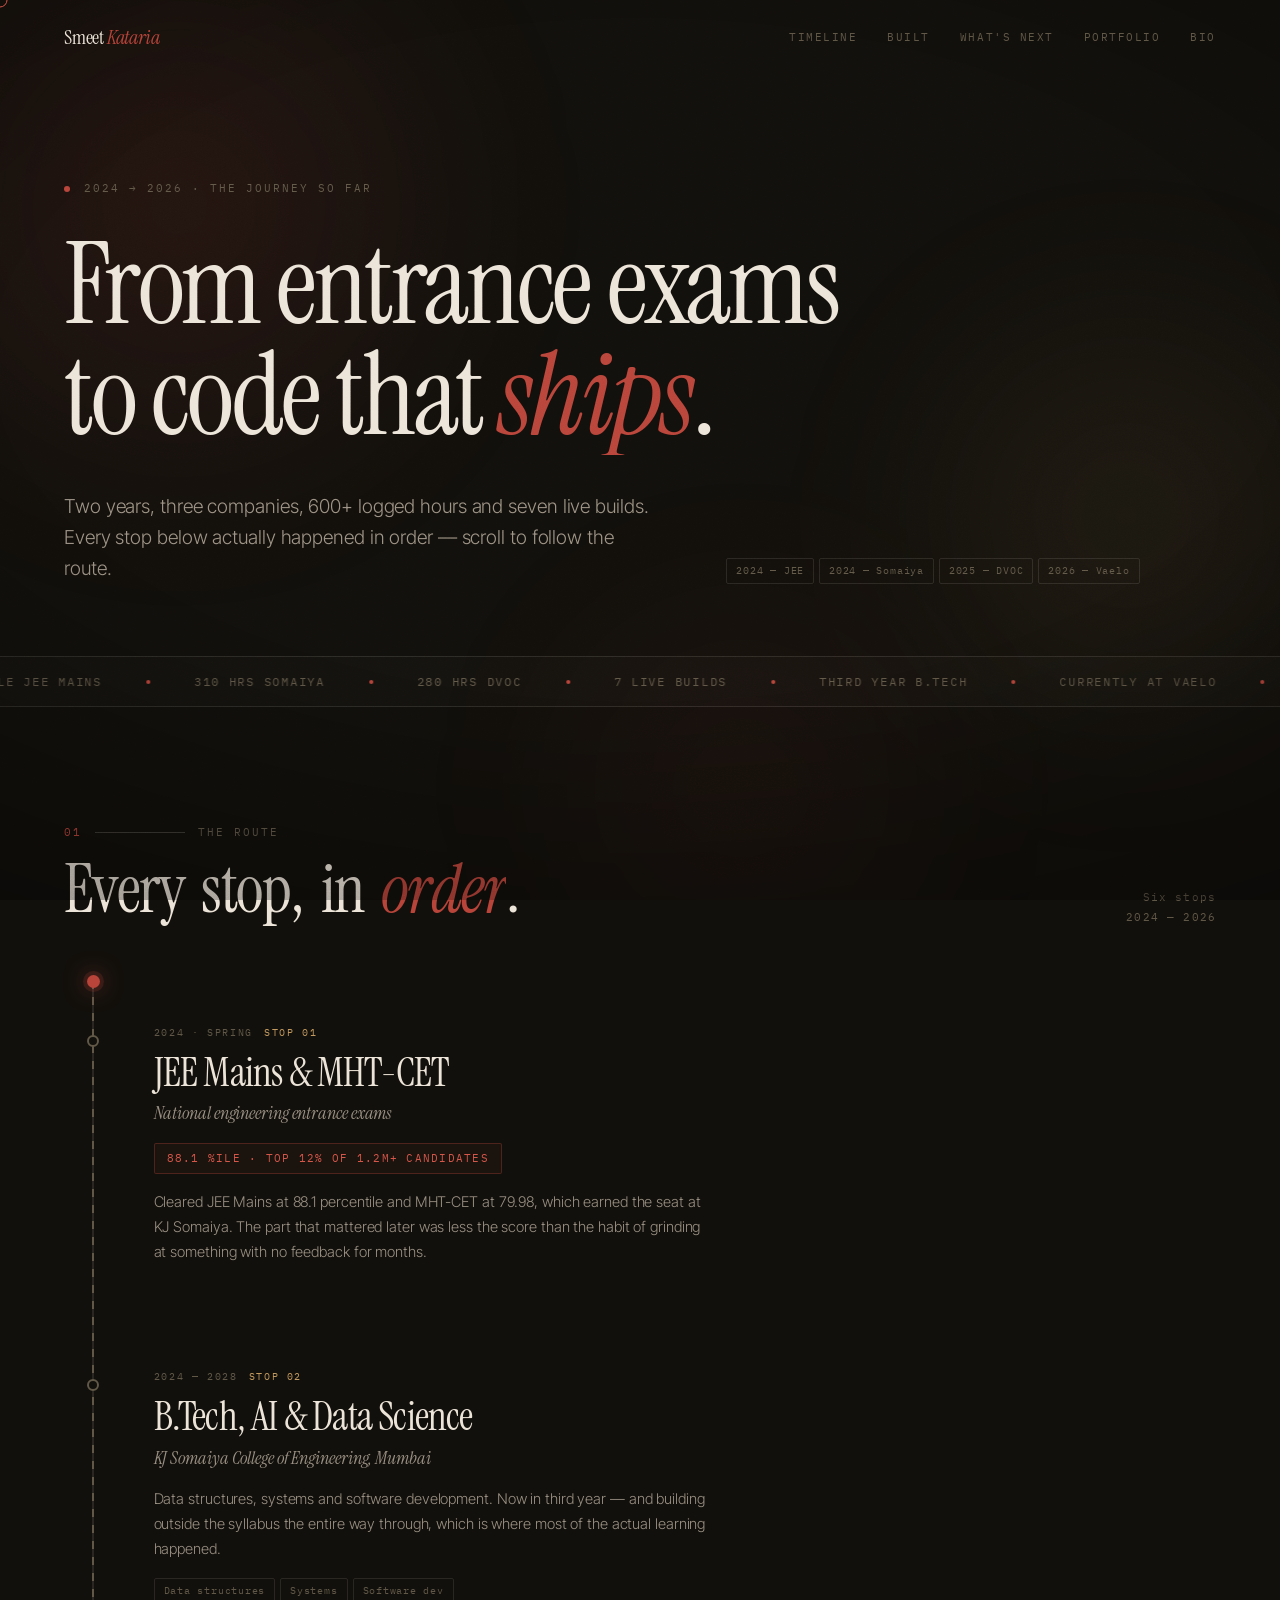
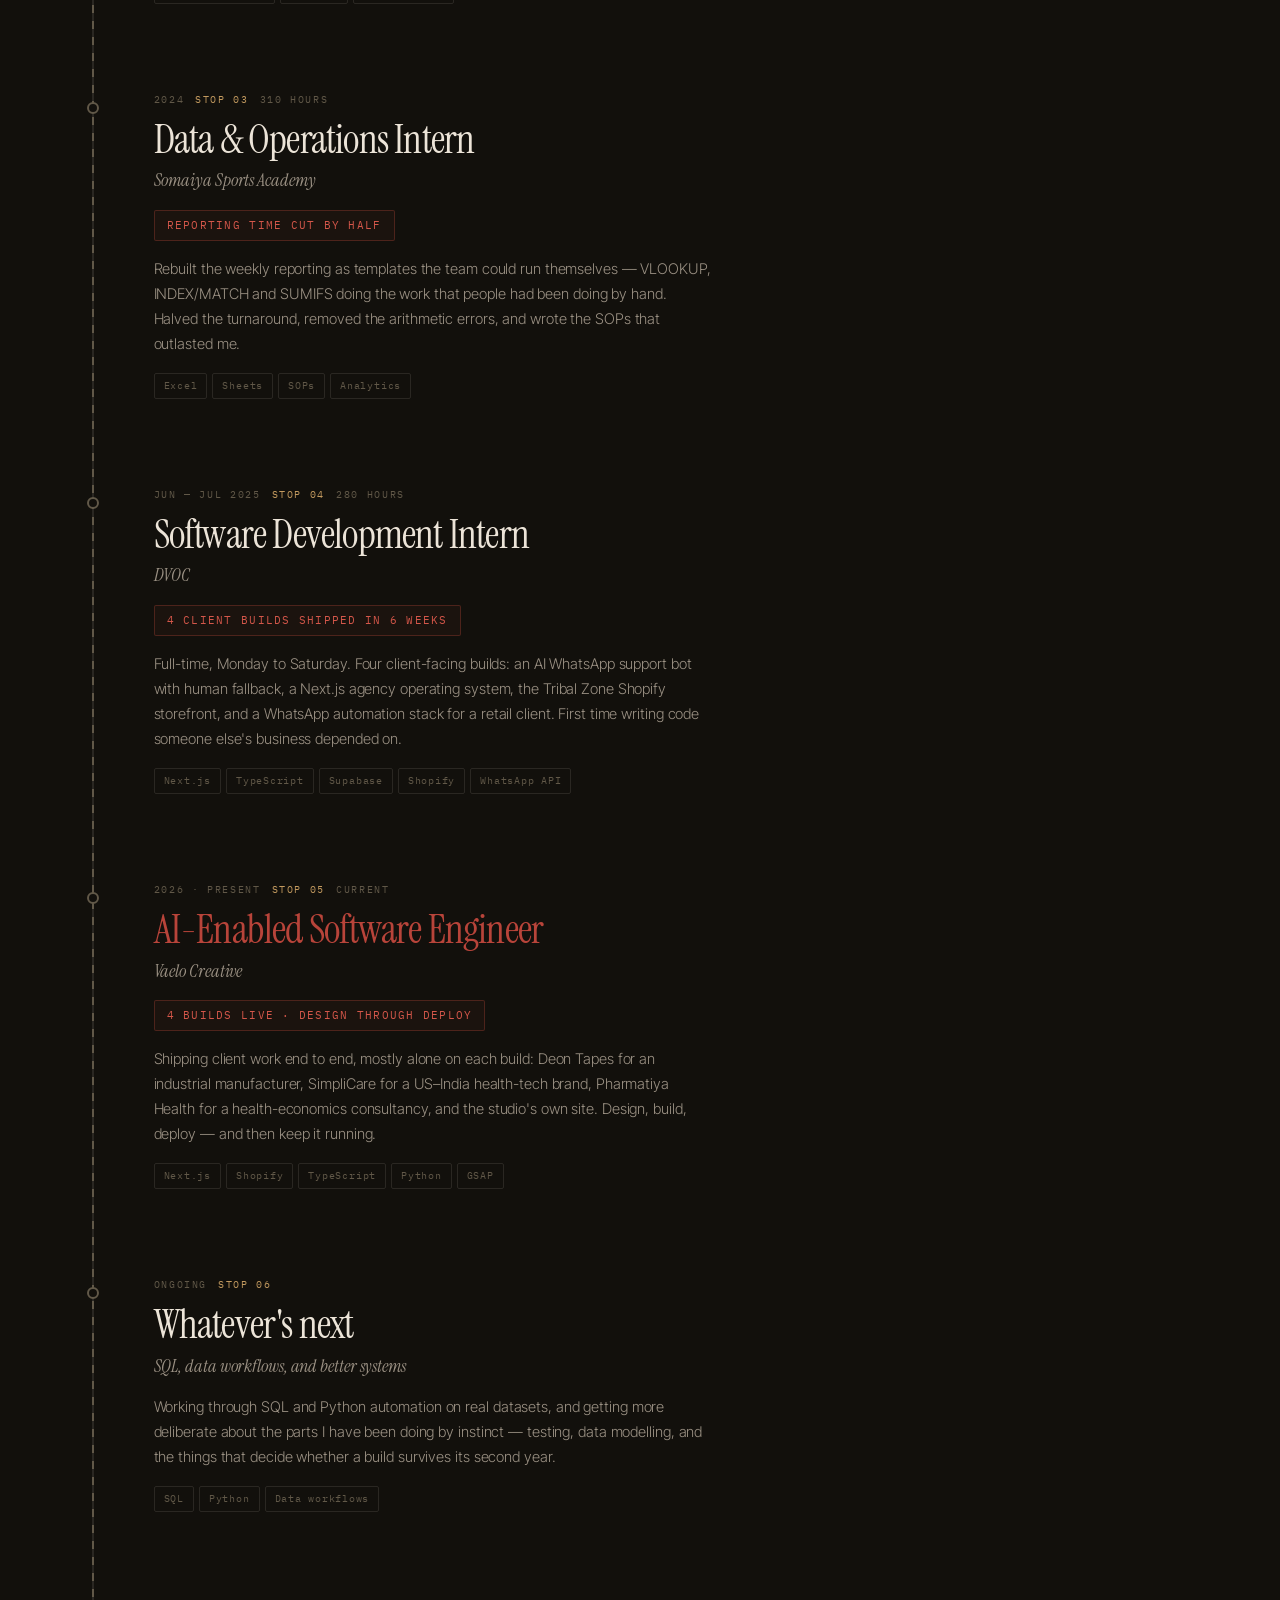
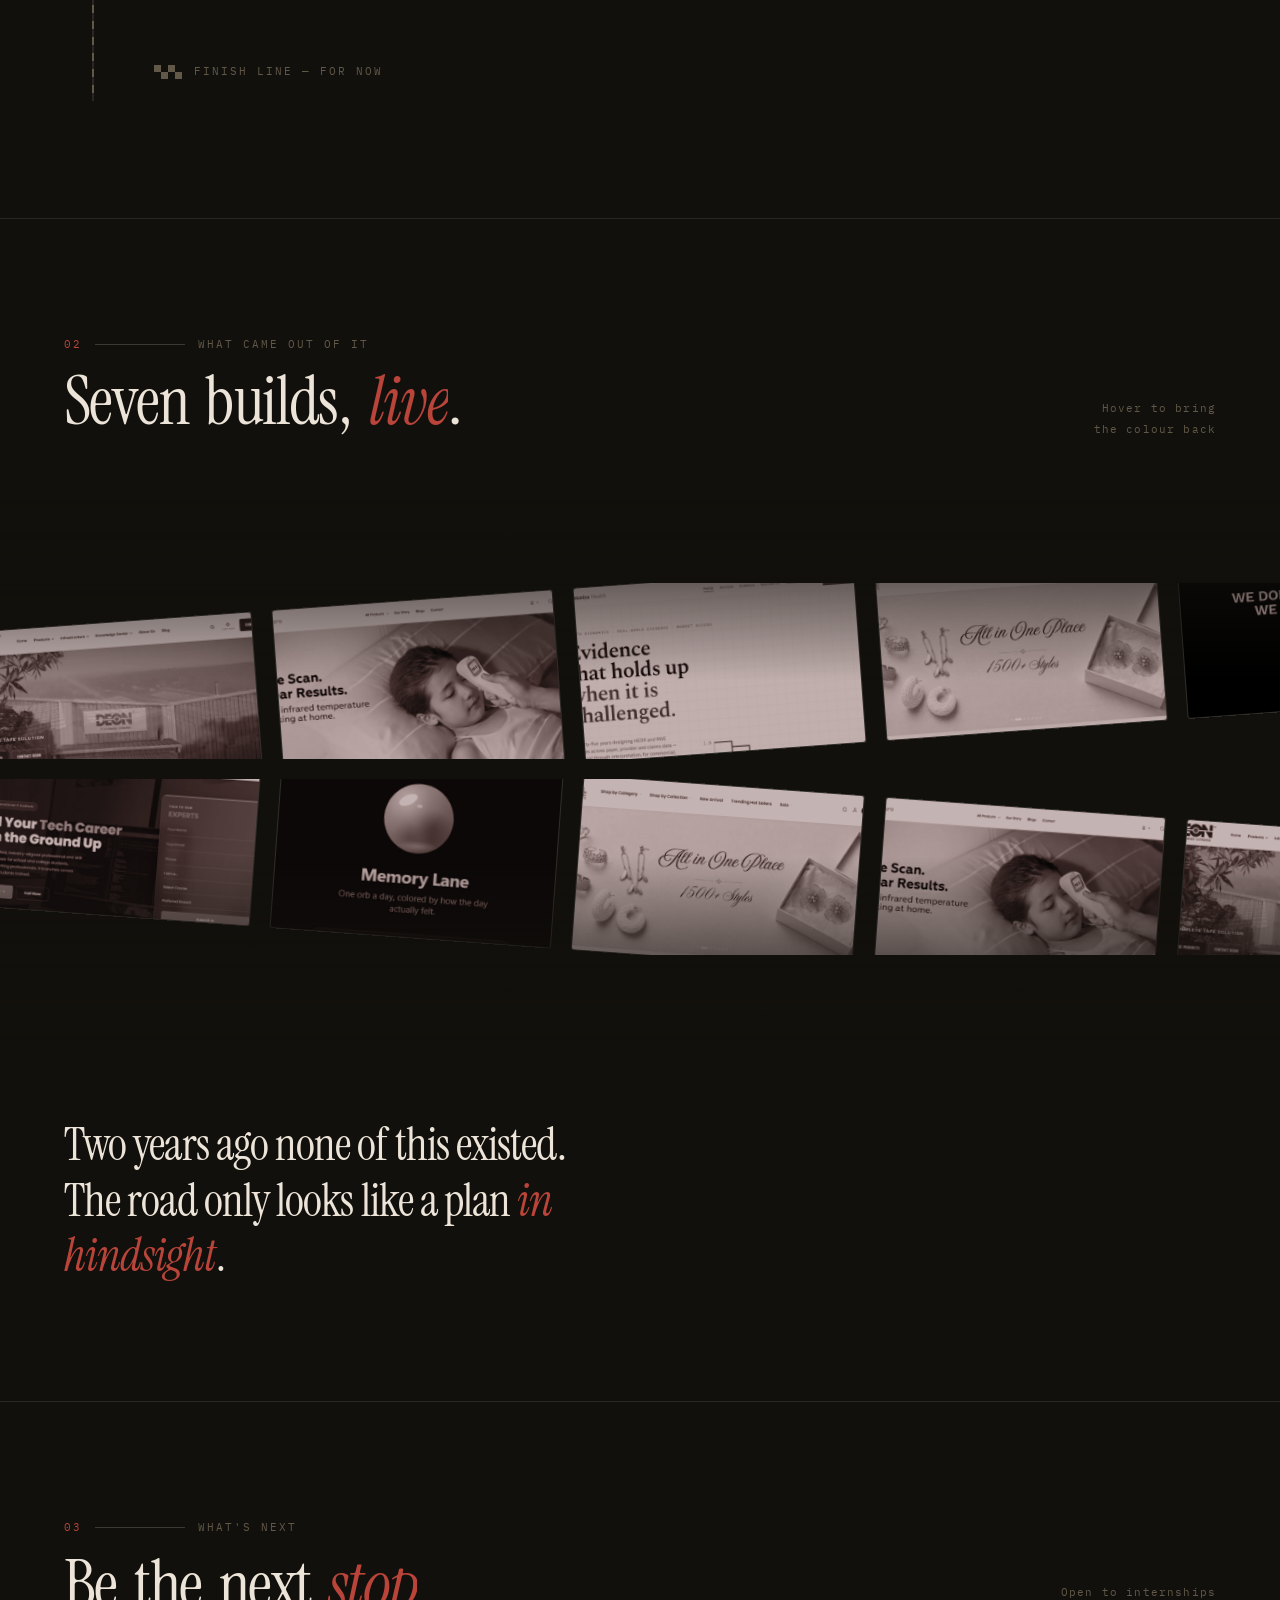
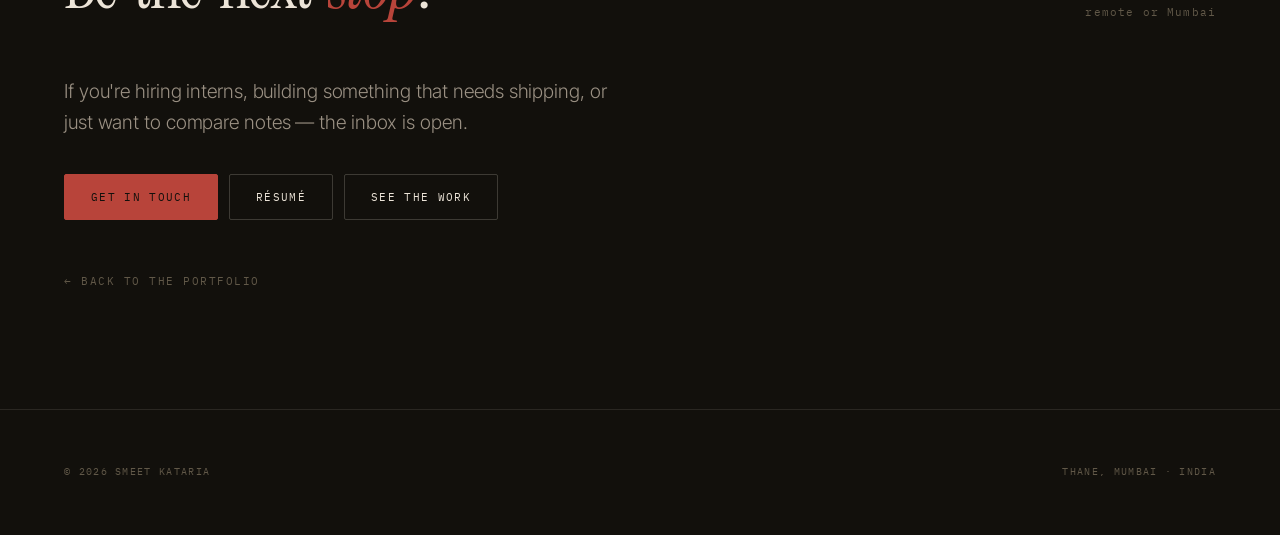
==== commit 5255fd92: "Carry the theme across every page, on shared assets The bio and roadmap pages were still on the old " ====
--- a/RoadmapJourney.html
+++ b/RoadmapJourney.html
@@ -1,282 +1,333 @@
 <!DOCTYPE html>
 <html lang="en">
 <head>
-<meta charset="UTF-8"/>
-<meta name="viewport" content="width=device-width, initial-scale=1.0"/>
-<title>Smeet Kataria — Journey</title>
-<meta name="description" content="The story so far — a visual timeline of Smeet Kataria's academic and professional journey."/>
-<link rel="icon" type="image/svg+xml" href="data:image/svg+xml,<svg xmlns='http://www.w3.org/2000/svg' viewBox='0 0 100 100'><rect width='100' height='100' fill='%230a0a0a'/><text x='50' y='68' font-size='60' font-family='Georgia' fill='%23d4a96a' text-anchor='middle'>S</text></svg>">
+<meta charset="UTF-8">
+<meta name="viewport" content="width=device-width, initial-scale=1.0">
+<title>From JEE to Shipping Production Code</title>
+<meta name="description" content="The milestones, internships and projects that took Smeet Kataria from entrance exams to shipping production software — a scroll-driven timeline.">
+<meta name="theme-color" content="#12100c">
+<link rel="icon" type="image/svg+xml" href="data:image/svg+xml,<svg xmlns='http://www.w3.org/2000/svg' viewBox='0 0 100 100'><rect width='100' height='100' rx='18' fill='%2312100c'/><text x='50' y='70' font-size='58' font-family='Georgia,serif' fill='%23b8443a' text-anchor='middle'>S</text></svg>">
 <link rel="preconnect" href="https://fonts.googleapis.com">
 <link rel="preconnect" href="https://fonts.gstatic.com" crossorigin>
-<link href="https://fonts.googleapis.com/css2?family=Inter:wght@300;400;500;600;700&family=Fraunces:ital,opsz,wght@0,9..144,400;0,9..144,500;1,9..144,400;1,9..144,500&family=JetBrains+Mono:wght@400;500&display=swap" rel="stylesheet">
+<link href="https://fonts.googleapis.com/css2?family=Instrument+Serif:ital@0;1&family=Inter+Tight:wght@300;400;500;600;700&family=IBM+Plex+Mono:wght@400;500&display=swap" rel="stylesheet">
+<link rel="stylesheet" href="assets/theme.css">
 <style>
-*,*::before,*::after{margin:0;padding:0;box-sizing:border-box;-webkit-font-smoothing:antialiased;}
-:root{
-  --ink:#f2efe8;--ink2:#a8a39a;--ink3:#2a2a2a;
-  --accent:#d4a96a;--accent-warm:#e8c48a;
-  --bg:#0b0a09;--card:#131210;
-  --border:rgba(242,239,232,.07);
-  --spring:cubic-bezier(.34,1.56,.64,1);
-  --ease:cubic-bezier(.2,.7,.2,1);
-}
-html{scroll-behavior:smooth;}
-body{font-family:'Inter',-apple-system,sans-serif;color:var(--ink);background:var(--bg);line-height:1.7;letter-spacing:-.005em;overflow-x:hidden;position:relative;}
-::selection{background:rgba(212,169,106,.3);color:var(--ink);}
-
-/* BACKGROUND (matches Index) */
-.bg-mesh{position:fixed;inset:-20%;z-index:0;pointer-events:none;filter:blur(60px);opacity:.5;}
-.bg-mesh span{position:absolute;border-radius:50%;mix-blend-mode:screen;}
-.bg-mesh .b1{width:48vw;height:48vw;left:-8%;top:-10%;background:radial-gradient(circle,rgba(212,169,106,.55),transparent 70%);animation:drift1 22s ease-in-out infinite;}
-.bg-mesh .b2{width:42vw;height:42vw;right:-10%;top:8%;background:radial-gradient(circle,rgba(212,169,106,.40),transparent 70%);animation:drift2 26s ease-in-out infinite;}
-.bg-mesh .b3{width:50vw;height:50vw;left:25%;bottom:-15%;background:radial-gradient(circle,rgba(150,110,220,.35),transparent 70%);animation:drift3 30s ease-in-out infinite;}
-.bg-mesh .b4{width:36vw;height:36vw;left:55%;top:45%;background:radial-gradient(circle,rgba(212,169,106,.30),transparent 70%);animation:drift1 28s ease-in-out infinite reverse;}
-@keyframes drift1{0%,100%{transform:translate(0,0) scale(1);}50%{transform:translate(8%,6%) scale(1.15);}}
-@keyframes drift2{0%,100%{transform:translate(0,0) scale(1);}50%{transform:translate(-6%,10%) scale(1.1);}}
-@keyframes drift3{0%,100%{transform:translate(0,0) scale(1);}50%{transform:translate(5%,-8%) scale(1.2);}}
-.bg-stars{position:fixed;inset:0;z-index:0;pointer-events:none;overflow:hidden;}
-.bg-stars span{position:absolute;background:#fff;border-radius:50%;opacity:0;animation:twinkle linear infinite;}
-@keyframes twinkle{0%{opacity:0;transform:translateY(0);}20%{opacity:.8;}80%{opacity:.6;}100%{opacity:0;transform:translateY(-30px);}}
-body > *{position:relative;z-index:1;}
-
-/* TOPBAR */
-#topbar{position:fixed;top:0;left:0;right:0;z-index:100;padding:22px 40px;
-  display:flex;justify-content:space-between;align-items:center;
-  background:rgba(11,10,9,.7);backdrop-filter:blur(20px) saturate(140%);-webkit-backdrop-filter:blur(20px) saturate(140%);
-  border-bottom:1px solid var(--border);}
-.tb-logo{font-weight:500;font-size:.95rem;color:var(--ink);text-decoration:none;letter-spacing:-.015em;}
-.tb-logo em{font-family:'Fraunces',Georgia,serif;font-style:italic;color:var(--accent);font-weight:400;margin-left:1px;}
-.tb-back{font-size:.82rem;color:var(--ink2);text-decoration:none;transition:color .3s var(--ease);font-family:'JetBrains Mono',monospace;letter-spacing:.04em;}
-.tb-back:hover{color:var(--accent);}
-@media(max-width:600px){#topbar{padding:16px 22px;}}
-
-/* HERO */
-.hero{padding:200px 28px 80px;text-align:center;max-width:820px;margin:0 auto;}
-.hero-eyebrow{font-family:'JetBrains Mono',monospace;font-size:.72rem;color:var(--accent);margin-bottom:32px;letter-spacing:.18em;text-transform:uppercase;}
-.hero h1{font-size:clamp(2.8rem,7vw,4.4rem);font-weight:500;line-height:1.02;letter-spacing:-.035em;margin-bottom:28px;}
-.hero h1 span{color:var(--accent);font-family:'Fraunces',Georgia,serif;font-style:italic;font-weight:400;letter-spacing:-.025em;}
-.hero p{font-size:1.18rem;color:var(--ink2);font-weight:300;max-width:600px;margin:0 auto;line-height:1.6;}
-
-/* TIMELINE WRAPPER */
-.timeline{position:relative;max-width:1000px;margin:40px auto 120px;padding:60px 28px;}
-
-/* SVG PATH (the road) */
-.road-svg{position:absolute;left:50%;top:0;transform:translateX(-50%);width:140px;height:100%;pointer-events:none;z-index:0;}
-.road-svg path{fill:none;stroke:var(--accent);stroke-width:3;stroke-linecap:round;stroke-dasharray:8 12;
-  stroke-dashoffset:var(--len,2000);}
-.road-svg .road-bg{stroke:rgba(212,169,106,.15);stroke-dasharray:none;stroke-width:2;stroke-dashoffset:0;}
-.road-svg .road-fg{filter:drop-shadow(0 0 6px rgba(212,169,106,.5));transition:stroke-dashoffset .1s linear;}
-
-/* MILESTONES */
-.milestone{position:relative;display:grid;grid-template-columns:1fr 80px 1fr;gap:0;align-items:center;
-  margin:60px 0;opacity:0;transform:translateY(40px);transition:opacity .8s ease,transform .8s ease;}
-.milestone.visible{opacity:1;transform:translateY(0);}
-.milestone:nth-child(even) .ms-card{grid-column:3;}
-.milestone:nth-child(even) .ms-spacer{grid-column:1;}
-.milestone:nth-child(odd) .ms-card{grid-column:1;}
-.milestone:nth-child(odd) .ms-spacer{grid-column:3;}
-.ms-dot{grid-column:2;justify-self:center;width:18px;height:18px;border-radius:50%;
-  background:var(--bg);border:3px solid var(--accent);position:relative;z-index:2;
-  box-shadow:0 0 0 6px rgba(212,169,106,.1),0 0 20px rgba(212,169,106,.4);}
-.milestone.visible .ms-dot{animation:pulse 2.5s ease-in-out infinite;}
-@keyframes pulse{0%,100%{box-shadow:0 0 0 6px rgba(212,169,106,.1),0 0 20px rgba(212,169,106,.4);}
-  50%{box-shadow:0 0 0 10px rgba(212,169,106,.05),0 0 30px rgba(212,169,106,.6);}}
-
-.ms-card{background:rgba(19,18,16,.7);backdrop-filter:blur(14px);-webkit-backdrop-filter:blur(14px);
-  border:1px solid var(--border);border-radius:14px;padding:32px 32px;
-  transition:all .5s var(--spring);}
-.ms-card:hover{border-color:rgba(212,169,106,.3);transform:translateY(-4px);box-shadow:0 24px 48px -16px rgba(0,0,0,.5);}
-.ms-date{font-family:'JetBrains Mono',monospace;font-size:.7rem;color:var(--accent);
-  letter-spacing:.15em;text-transform:uppercase;margin-bottom:14px;}
-.ms-title{font-size:1.25rem;font-weight:500;color:var(--ink);margin-bottom:6px;letter-spacing:-.02em;}
-.ms-org{font-size:.95rem;color:var(--ink2);margin-bottom:16px;font-family:'Fraunces',Georgia,serif;font-style:italic;font-weight:400;}
-.ms-body{font-size:.96rem;color:var(--ink2);line-height:1.7;font-weight:300;}
-.ms-tags{display:flex;flex-wrap:wrap;gap:8px;margin-top:18px;}
-.ms-tag{font-family:'JetBrains Mono',monospace;font-size:.66rem;padding:4px 11px;
-  border:1px solid var(--border);border-radius:100px;color:var(--ink2);letter-spacing:.04em;transition:all .3s var(--ease);}
-.ms-tag:hover{border-color:rgba(212,169,106,.3);color:var(--accent);}
-.ms-metric{display:inline-block;margin-top:14px;font-family:'JetBrains Mono',monospace;
-  font-size:.74rem;color:var(--accent);background:rgba(212,169,106,.08);
-  padding:6px 14px;border-radius:100px;border:1px solid rgba(212,169,106,.25);letter-spacing:.03em;}
-
-/* MOBILE */
-@media(max-width:760px){
-  .road-svg{left:24px;transform:none;width:60px;}
-  .milestone{grid-template-columns:48px 1fr;gap:14px;}
-  .milestone:nth-child(even) .ms-card,.milestone:nth-child(odd) .ms-card{grid-column:2;}
-  .ms-spacer{display:none;}
-  .ms-dot{grid-column:1;justify-self:center;}
-  .hero{padding-top:130px;}
-}
-
-/* FINISH */
-.finish{text-align:center;padding:120px 28px;border-top:1px solid var(--border);max-width:880px;margin:0 auto;}
-.finish-flag{font-family:'JetBrains Mono',monospace;font-size:.72rem;color:var(--accent);
-  letter-spacing:.18em;text-transform:uppercase;margin-bottom:20px;}
-.finish h2{font-size:clamp(1.8rem,3.2vw,2.4rem);font-weight:500;letter-spacing:-.025em;margin-bottom:18px;line-height:1.1;}
-.finish h2 em{font-family:'Fraunces',Georgia,serif;font-style:italic;color:var(--accent);font-weight:400;}
-.finish p{color:var(--ink2);max-width:560px;margin:0 auto 36px;font-weight:300;font-size:1.05rem;line-height:1.7;}
-.cta-row{display:flex;flex-wrap:wrap;gap:14px;justify-content:center;}
-.btn{display:inline-flex;align-items:center;gap:10px;padding:13px 24px;font-size:.86rem;
-  font-weight:500;text-decoration:none;border-radius:100px;transition:all .4s var(--spring);border:1px solid transparent;letter-spacing:.005em;}
-.btn-primary{background:var(--accent);color:#0a0a0a;box-shadow:0 8px 24px -8px rgba(212,169,106,.6);}
-.btn-primary:hover{background:var(--accent-warm);transform:translateY(-2px);box-shadow:0 12px 32px -8px rgba(212,169,106,.7);}
-.btn-secondary{background:transparent;color:var(--ink);border-color:var(--border);}
-.btn-secondary:hover{border-color:rgba(242,239,232,.25);background:rgba(242,239,232,.03);transform:translateY(-2px);}
-
-footer{padding:50px 28px;text-align:center;font-size:.76rem;color:var(--ink2);border-top:1px solid var(--border);font-family:'JetBrains Mono',monospace;letter-spacing:.05em;}
+/* ── page-specific ── */
+.hero{position:relative;z-index:1;
+  padding:clamp(130px,20vh,190px) var(--pad) clamp(50px,8vh,90px);}
+.hero-inner{max-width:1320px;margin:0 auto;}
+.hero h1{font-family:var(--serif);font-weight:400;
+  font-size:clamp(2.6rem,9vw,7.2rem);line-height:.9;letter-spacing:-.028em;
+  margin-bottom:clamp(26px,4vh,44px);}
+.hero h1 em{font-style:italic;color:var(--ox);}
+.hero-meta{display:flex;gap:14px;align-items:center;margin-bottom:clamp(24px,4vh,38px);}
+.hero-meta .dot{width:6px;height:6px;border-radius:50%;background:var(--ox);
+  animation:pulse 2.4s ease-in-out infinite;}
+@keyframes pulse{0%,100%{opacity:1;box-shadow:0 0 0 0 rgba(184,68,58,.5);}50%{opacity:.7;box-shadow:0 0 0 7px rgba(184,68,58,0);}}
+.hero-cols{display:grid;grid-template-columns:minmax(0,1.1fr) minmax(0,.9fr);
+  gap:clamp(26px,5vw,72px);align-items:end;}
+@media(max-width:860px){.hero-cols{grid-template-columns:1fr;gap:28px;}}
+
+/* ── THE ROAD ── a route drawn down the page, stops hanging off it ── */
+.route{position:relative;padding-left:clamp(44px,7vw,110px);}
+.route::before{content:'';position:absolute;left:clamp(14px,2.2vw,34px);top:0;bottom:0;
+  width:2px;background:var(--rule);}
+/* the dashed centre line, and the solid fill that follows the scroll */
+.route-lane{position:absolute;left:clamp(14px,2.2vw,34px);top:0;bottom:0;width:2px;
+  background-image:linear-gradient(180deg,var(--bone-3) 50%,transparent 50%);
+  background-size:2px 16px;opacity:.35;}
+.route-fill{position:absolute;left:clamp(14px,2.2vw,34px);top:0;width:2px;height:0;
+  background:linear-gradient(180deg,var(--ox),var(--ox-hi));
+  box-shadow:0 0 14px rgba(184,68,58,.5);transition:height .18s linear;}
+/* the marker that rides the route */
+.route-marker{position:absolute;left:clamp(14px,2.2vw,34px);top:0;width:2px;height:0;
+  pointer-events:none;transition:height .18s linear;}
+.route-marker i{position:absolute;bottom:-7px;left:50%;width:13px;height:13px;
+  margin-left:-6.5px;border-radius:50%;background:var(--ox);
+  box-shadow:0 0 0 4px rgba(184,68,58,.18),0 0 22px rgba(184,68,58,.7);}
+
+.stop{position:relative;padding:clamp(26px,4vw,44px) 0;}
+.stop::before{content:'';position:absolute;
+  left:calc(-1 * clamp(44px,7vw,110px) + clamp(14px,2.2vw,34px) - 5px);
+  top:calc(clamp(26px,4vw,44px) + 10px);
+  width:12px;height:12px;border-radius:50%;background:var(--ink);
+  border:2px solid var(--bone-3);z-index:2;transition:all .55s var(--spring);}
+.stop.lit::before{border-color:var(--ox);background:var(--ox);
+  box-shadow:0 0 0 5px rgba(184,68,58,.14);}
+.stop-when{font-family:var(--mono);font-size:.64rem;letter-spacing:.16em;
+  text-transform:uppercase;color:var(--bone-3);margin-bottom:10px;
+  display:flex;align-items:center;gap:11px;flex-wrap:wrap;}
+.stop-when b{color:var(--brass);font-weight:400;}
+.stop-title{font-family:var(--serif);font-weight:400;
+  font-size:clamp(1.5rem,3.4vw,2.5rem);line-height:1.04;letter-spacing:-.02em;
+  margin-bottom:5px;}
+.stop-org{font-family:var(--serif);font-style:italic;font-size:clamp(.95rem,1.5vw,1.15rem);
+  color:var(--bone-2);margin-bottom:14px;}
+.stop-body{font-size:.92rem;color:var(--bone-2);font-weight:300;line-height:1.7;
+  max-width:62ch;margin-bottom:16px;}
+.stop-win{display:inline-flex;align-items:center;gap:9px;font-family:var(--mono);
+  font-size:.66rem;letter-spacing:.12em;text-transform:uppercase;color:var(--ox-hi);
+  padding:6px 12px;border:1px solid rgba(184,68,58,.32);border-radius:2px;
+  background:rgba(184,68,58,.06);margin-bottom:16px;}
+.stop.now .stop-title{color:var(--ox);}
+
+/* finish */
+.finish{position:relative;margin-top:clamp(30px,5vh,60px);
+  padding:clamp(30px,5vw,52px) 0 0;}
+.finish-flag{display:inline-flex;align-items:center;gap:12px;font-family:var(--mono);
+  font-size:.66rem;letter-spacing:.19em;text-transform:uppercase;color:var(--bone-3);
+  margin-bottom:20px;}
+.finish-flag .checks{display:grid;grid-template-columns:repeat(4,7px);
+  grid-template-rows:repeat(2,7px);}
+.finish-flag .checks i{background:var(--bone-3);}
+.finish-flag .checks i:nth-child(2),.finish-flag .checks i:nth-child(4),
+.finish-flag .checks i:nth-child(5),.finish-flag .checks i:nth-child(7){background:transparent;}
 </style>
 </head>
 <body>
 
-<div class="bg-mesh" aria-hidden="true"><span class="b1"></span><span class="b2"></span><span class="b3"></span><span class="b4"></span></div>
-<div class="bg-stars" id="stars" aria-hidden="true"></div>
-
-<nav id="topbar">
-  <a class="tb-logo" href="index.html">Smeet <em>Kataria</em></a>
-  <a class="tb-back" href="index.html">← Back to portfolio</a>
+<div class="curtain" aria-hidden="true">
+  <div class="curtain-sub">The journey so far</div>
+  <div class="curtain-rule"><i></i></div>
+  <div class="curtain-row">
+    <div class="curtain-word"><i>The <b>road</b></i></div>
+    <div class="curtain-num">0</div>
+  </div>
+</div>
+
+<div class="warmth" aria-hidden="true"><i class="w1"></i><i class="w2"></i><i class="w3"></i></div>
+<div class="vignette" aria-hidden="true"></div>
+<div class="grain" aria-hidden="true"></div>
+<div class="cursor" aria-hidden="true"></div>
+<div class="progress" aria-hidden="true"></div>
+
+<button class="totop" aria-label="Back to top">
+  <svg viewBox="0 0 46 46" aria-hidden="true"><circle cx="23" cy="23" r="21" stroke-dasharray="132" stroke-dashoffset="132"/></svg>
+  <span style="position:relative">&uarr;</span>
+</button>
+
+<nav>
+  <a class="nav-logo" href="index.html">Smeet <em>Kataria</em></a>
+  <div class="nav-links">
+    <a href="#route">Timeline</a>
+    <a href="#built">Built</a>
+    <a href="#next">What's next</a>
+    <a href="index.html">Portfolio</a>
+    <a href="smeet-bio.html">Bio</a>
+  </div>
+  <button class="burger" aria-label="Menu" aria-expanded="false"><i></i><i></i><i></i></button>
 </nav>
+<div class="mobile-menu">
+  <a href="#route">Timeline</a><a href="#built">Built</a><a href="#next">What's next</a>
+  <a href="index.html">Portfolio</a><a href="smeet-bio.html">Bio</a>
+</div>
 
 <header class="hero">
-  <div class="hero-eyebrow">The journey so far</div>
-  <h1>From <span>JEE</span> to shipping<br>production code.</h1>
-  <p>A timeline of the milestones, internships, and projects that brought me here — scroll to follow the road.</p>
+  <div class="hero-inner">
+    <div class="hero-meta">
+      <span class="dot"></span>
+      <span class="label">2024 → 2026 · the journey so far</span>
+    </div>
+    <h1>
+      <span class="mask"><i>From entrance exams</i></span>
+      <span class="mask"><i>to code that <em>ships</em>.</i></span>
+    </h1>
+    <div class="hero-cols">
+      <p class="lede" data-rev>Two years, three companies, 600+ logged hours and seven live builds. Every stop below actually happened in order — scroll to follow the route.</p>
+      <div class="tags" data-rev>
+        <span class="tag">2024 — JEE</span>
+        <span class="tag">2024 — Somaiya</span>
+        <span class="tag">2025 — DVOC</span>
+        <span class="tag">2026 — Vaelo</span>
+      </div>
+    </div>
+  </div>
 </header>
 
-<section class="timeline" id="timeline">
-  <svg class="road-svg" preserveAspectRatio="none" viewBox="0 0 140 2000">
-    <path class="road-bg" d="M70,0 Q120,200 70,400 Q20,600 70,800 Q120,1000 70,1200 Q20,1400 70,1600 Q120,1800 70,2000"/>
-    <path class="road-fg" d="M70,0 Q120,200 70,400 Q20,600 70,800 Q120,1000 70,1200 Q20,1400 70,1600 Q120,1800 70,2000"/>
-  </svg>
-
-  <div class="milestone">
-    <div class="ms-card">
-      <div class="ms-date">2024 · Spring</div>
-      <div class="ms-title">JEE Mains & MHT-CET</div>
-      <div class="ms-org">National engineering entrance exams</div>
-      <div class="ms-body">Cleared JEE Mains at 88.1 percentile (top 12% of 1.2M+ candidates) and MHT-CET at 79.98 percentile — earning a seat at KJ Somaiya College of Engineering.</div>
-      <div class="ms-metric">88.1 %ile · JEE Mains</div>
-    </div>
-    <div class="ms-dot"></div>
-    <div class="ms-spacer"></div>
-  </div>
-
-  <div class="milestone">
-    <div class="ms-spacer"></div>
-    <div class="ms-dot"></div>
-    <div class="ms-card">
-      <div class="ms-date">2024 — 2028</div>
-      <div class="ms-title">B.Tech, AI & Data Science</div>
-      <div class="ms-org">KJ Somaiya College of Engineering, Mumbai</div>
-      <div class="ms-body">Coursework spans data structures, systems, and software development — the foundation for everything that came after.</div>
-      <div class="ms-tags"><span class="ms-tag">Data Structures</span><span class="ms-tag">Systems</span><span class="ms-tag">Software Dev</span></div>
-    </div>
-  </div>
-
-  <div class="milestone">
-    <div class="ms-card">
-      <div class="ms-date">2024 · 320 hours</div>
-      <div class="ms-title">Data & Operations Intern</div>
-      <div class="ms-org">Somaiya Sports Academy</div>
-      <div class="ms-body">Built automated reporting templates using VLOOKUP, INDEX/MATCH, and SUMIFS. Cut weekly reporting time by half and eliminated calculation errors. Wrote SOPs the team still uses.</div>
-      <div class="ms-metric">50% faster reporting</div>
-      <div class="ms-tags"><span class="ms-tag">Excel</span><span class="ms-tag">Sheets</span><span class="ms-tag">SOPs</span><span class="ms-tag">Analytics</span></div>
-    </div>
-    <div class="ms-dot"></div>
-    <div class="ms-spacer"></div>
-  </div>
-
-  <div class="milestone">
-    <div class="ms-spacer"></div>
-    <div class="ms-dot"></div>
-    <div class="ms-card">
-      <div class="ms-date">1 Jun – 10 Jul 2025 · 272 hours</div>
-      <div class="ms-title">Software Development Intern</div>
-      <div class="ms-org">DVOC</div>
-      <div class="ms-body">Full-time (Mon–Sat, 10:00–18:00). Shipped four client-facing builds: an AI WhatsApp support bot, a Next.js agency operating system, a Shopify storefront for a fashion-jewellery brand, and a WhatsApp automation stack for a retail client.</div>
-      <div class="ms-metric">4 production builds shipped</div>
-      <div class="ms-tags"><span class="ms-tag">Next.js</span><span class="ms-tag">TypeScript</span><span class="ms-tag">Supabase</span><span class="ms-tag">Shopify</span><span class="ms-tag">WhatsApp API</span></div>
-    </div>
-  </div>
-
-  <div class="milestone">
-    <div class="ms-card">
-      <div class="ms-date">Ongoing</div>
-      <div class="ms-title">Independent Learning</div>
-      <div class="ms-org">Data & Automation</div>
-      <div class="ms-body">Working through SQL, dashboarding, and Python automation on real datasets. Building toward production-grade data workflows.</div>
-      <div class="ms-tags"><span class="ms-tag">SQL</span><span class="ms-tag">Python</span><span class="ms-tag">Dashboards</span><span class="ms-tag">Automation</span></div>
-    </div>
-    <div class="ms-dot"></div>
-    <div class="ms-spacer"></div>
-  </div>
-
-  <div class="milestone">
-    <div class="ms-spacer"></div>
-    <div class="ms-dot"></div>
-    <div class="ms-card">
-      <div class="ms-date">2026 · Now</div>
-      <div class="ms-title">Second year — looking ahead</div>
-      <div class="ms-org">Available for Summer 2026 internships</div>
-      <div class="ms-body">Open to data, software, and automation roles — remote or on-site. The road keeps going.</div>
+<div class="ticker" aria-hidden="true">
+  <div class="ticker-track">
+    <span>88.1 %ile JEE Mains</span><span>310 hrs Somaiya</span><span>280 hrs DVOC</span><span>7 live builds</span><span>Third year B.Tech</span><span>Currently at Vaelo</span>
+    <span>88.1 %ile JEE Mains</span><span>310 hrs Somaiya</span><span>280 hrs DVOC</span><span>7 live builds</span><span>Third year B.Tech</span><span>Currently at Vaelo</span>
+  </div>
+</div>
+
+<section class="sec" id="route">
+  <div class="wrap">
+    <div class="sec-head" data-rev>
+      <div>
+        <div class="sec-label"><span class="num">01</span><span class="rule"></span><span>The route</span></div>
+        <h2 class="sec-title">Every stop, in <em>order</em>.</h2>
+      </div>
+      <div class="sec-aside">Six stops<br>2024 — 2026</div>
+    </div>
+
+    <div class="route" id="route" data-rev data-stagger>
+      <div class="route-lane" aria-hidden="true"></div>
+      <div class="route-fill" id="routeFill" aria-hidden="true"></div>
+      <div class="route-marker" id="routeMarker" aria-hidden="true"><i></i></div>
+
+      <article class="stop">
+        <div class="stop-when"><span>2024 · Spring</span><b>Stop 01</b></div>
+        <h3 class="stop-title">JEE Mains &amp; MHT-CET</h3>
+        <div class="stop-org">National engineering entrance exams</div>
+        <div class="stop-win">88.1 %ile · top 12% of 1.2M+ candidates</div>
+        <p class="stop-body">Cleared JEE Mains at 88.1 percentile and MHT-CET at 79.98, which earned the seat at KJ Somaiya. The part that mattered later was less the score than the habit of grinding at something with no feedback for months.</p>
+      </article>
+
+      <article class="stop">
+        <div class="stop-when"><span>2024 — 2028</span><b>Stop 02</b></div>
+        <h3 class="stop-title">B.Tech, AI &amp; Data Science</h3>
+        <div class="stop-org">KJ Somaiya College of Engineering, Mumbai</div>
+        <p class="stop-body">Data structures, systems and software development. Now in third year — and building outside the syllabus the entire way through, which is where most of the actual learning happened.</p>
+        <div class="tags"><span class="tag">Data structures</span><span class="tag">Systems</span><span class="tag">Software dev</span></div>
+      </article>
+
+      <article class="stop">
+        <div class="stop-when"><span>2024</span><b>Stop 03</b><span>310 hours</span></div>
+        <h3 class="stop-title">Data &amp; Operations Intern</h3>
+        <div class="stop-org">Somaiya Sports Academy</div>
+        <div class="stop-win">Reporting time cut by half</div>
+        <p class="stop-body">Rebuilt the weekly reporting as templates the team could run themselves — VLOOKUP, INDEX/MATCH and SUMIFS doing the work that people had been doing by hand. Halved the turnaround, removed the arithmetic errors, and wrote the SOPs that outlasted me.</p>
+        <div class="tags"><span class="tag">Excel</span><span class="tag">Sheets</span><span class="tag">SOPs</span><span class="tag">Analytics</span></div>
+      </article>
+
+      <article class="stop">
+        <div class="stop-when"><span>Jun — Jul 2025</span><b>Stop 04</b><span>280 hours</span></div>
+        <h3 class="stop-title">Software Development Intern</h3>
+        <div class="stop-org">DVOC</div>
+        <div class="stop-win">4 client builds shipped in 6 weeks</div>
+        <p class="stop-body">Full-time, Monday to Saturday. Four client-facing builds: an AI WhatsApp support bot with human fallback, a Next.js agency operating system, the Tribal Zone Shopify storefront, and a WhatsApp automation stack for a retail client. First time writing code someone else's business depended on.</p>
+        <div class="tags"><span class="tag">Next.js</span><span class="tag">TypeScript</span><span class="tag">Supabase</span><span class="tag">Shopify</span><span class="tag">WhatsApp API</span></div>
+      </article>
+
+      <article class="stop now">
+        <div class="stop-when"><span>2026 · present</span><b>Stop 05</b><span>Current</span></div>
+        <h3 class="stop-title">AI-Enabled Software Engineer</h3>
+        <div class="stop-org">Vaelo Creative</div>
+        <div class="stop-win">4 builds live · design through deploy</div>
+        <p class="stop-body">Shipping client work end to end, mostly alone on each build: Deon Tapes for an industrial manufacturer, SimpliCare for a US–India health-tech brand, Pharmatiya Health for a health-economics consultancy, and the studio's own site. Design, build, deploy — and then keep it running.</p>
+        <div class="tags"><span class="tag">Next.js</span><span class="tag">Shopify</span><span class="tag">TypeScript</span><span class="tag">Python</span><span class="tag">GSAP</span></div>
+      </article>
+
+      <article class="stop">
+        <div class="stop-when"><span>Ongoing</span><b>Stop 06</b></div>
+        <h3 class="stop-title">Whatever's next</h3>
+        <div class="stop-org">SQL, data workflows, and better systems</div>
+        <p class="stop-body">Working through SQL and Python automation on real datasets, and getting more deliberate about the parts I have been doing by instinct — testing, data modelling, and the things that decide whether a build survives its second year.</p>
+        <div class="tags"><span class="tag">SQL</span><span class="tag">Python</span><span class="tag">Data workflows</span></div>
+      </article>
+
+      <div class="finish">
+        <div class="finish-flag">
+          <span class="checks" aria-hidden="true"><i></i><i></i><i></i><i></i><i></i><i></i><i></i><i></i></span>
+          Finish line — for now
+        </div>
+      </div>
     </div>
   </div>
 </section>
 
-<section class="finish">
-  <div class="finish-flag">🏁 FINISH LINE — FOR NOW</div>
-  <h2>Want to be the next <em>milestone</em>?</h2>
-  <p>If you're hiring interns, building something interesting, or just want to chat — I'd love to hear from you.</p>
-  <div class="cta-row">
-    <a class="btn btn-primary" href="mailto:smeet.kataria@somaiya.edu">Get in touch</a>
-    <a class="btn btn-secondary" href="resume.pdf" target="_blank" rel="noopener">Download résumé</a>
-    <a class="btn btn-secondary" href="index.html">Back to portfolio</a>
+<section class="sec" id="built" style="border-top:1px solid var(--rule);padding-bottom:0;">
+  <div class="wrap">
+    <div class="sec-head" data-rev>
+      <div>
+        <div class="sec-label"><span class="num">02</span><span class="rule"></span><span>What came out of it</span></div>
+        <h2 class="sec-title">Seven builds, <em>live</em>.</h2>
+      </div>
+      <div class="sec-aside">Hover to bring<br>the colour back</div>
+    </div>
   </div>
 </section>
 
-<footer>© <span id="yr"></span> Smeet Kataria · Thane, Mumbai, India</footer>
-
+<div class="bands" aria-hidden="true">
+  <div class="band">
+    <div class="band-tilt">
+      <div class="band-row" data-speed=".04">
+        <div class="band-item"><img src="shots/vaelo.jpg" alt=""></div>
+        <div class="band-item"><img src="shots/deon-tapes.jpg" alt=""></div>
+        <div class="band-item"><img src="shots/simplicare.jpg" alt=""></div>
+        <div class="band-item"><img src="shots/pharmatiya.jpg" alt=""></div>
+        <div class="band-item"><img src="shots/tribal-zone.jpg" alt=""></div>
+        <div class="band-item"><img src="shots/vaelo.jpg" alt=""></div>
+        <div class="band-item"><img src="shots/deon-tapes.jpg" alt=""></div>
+        <div class="band-item"><img src="shots/simplicare.jpg" alt=""></div>
+        <div class="band-item"><img src="shots/pharmatiya.jpg" alt=""></div>
+        <div class="band-item"><img src="shots/tribal-zone.jpg" alt=""></div>
+      </div>
+    </div>
+  </div>
+  <div class="band">
+    <div class="band-tilt-rev">
+      <div class="band-row" data-dir="rev" data-speed=".032">
+        <div class="band-item"><img src="shots/dvoc.jpg" alt=""></div>
+        <div class="band-item"><img src="shots/memory-lane.jpg" alt=""></div>
+        <div class="band-item"><img src="shots/tribal-zone.jpg" alt=""></div>
+        <div class="band-item"><img src="shots/simplicare.jpg" alt=""></div>
+        <div class="band-item"><img src="shots/deon-tapes.jpg" alt=""></div>
+        <div class="band-item"><img src="shots/dvoc.jpg" alt=""></div>
+        <div class="band-item"><img src="shots/memory-lane.jpg" alt=""></div>
+        <div class="band-item"><img src="shots/tribal-zone.jpg" alt=""></div>
+        <div class="band-item"><img src="shots/simplicare.jpg" alt=""></div>
+        <div class="band-item"><img src="shots/deon-tapes.jpg" alt=""></div>
+      </div>
+    </div>
+  </div>
+</div>
+
+<section class="sec" data-rev style="padding-top:clamp(50px,8vh,90px);">
+  <div class="wrap">
+    <p style="font-family:var(--serif);font-size:clamp(1.4rem,4vw,2.9rem);line-height:1.2;letter-spacing:-.02em;max-width:24ch;" data-warm>
+      Two years ago none of this existed. The road only looks like a plan <span class="accent">in hindsight</span>.
+    </p>
+  </div>
+</section>
+
+<section class="sec" id="next" style="border-top:1px solid var(--rule);">
+  <div class="wrap">
+    <div class="sec-head" data-rev>
+      <div>
+        <div class="sec-label"><span class="num">03</span><span class="rule"></span><span>What's next</span></div>
+        <h2 class="sec-title">Be the next <em>stop</em>.</h2>
+      </div>
+      <div class="sec-aside">Open to internships<br>remote or Mumbai</div>
+    </div>
+    <p class="lede" data-rev style="max-width:52ch;margin-bottom:clamp(28px,4vh,42px)">If you're hiring interns, building something that needs shipping, or just want to compare notes — the inbox is open.</p>
+    <div class="tags" data-rev style="gap:11px;margin-bottom:clamp(30px,5vh,48px)">
+      <a class="btn btn-solid" href="mailto:smeet.kataria@somaiya.edu" data-cursor="Email"><span>Get in touch</span></a>
+      <a class="btn" href="resume.pdf" target="_blank" rel="noopener" data-cursor="Open"><span>Résumé</span></a>
+      <a class="btn" href="index.html"><span>See the work</span></a>
+    </div>
+    <div data-rev><a class="back-link" href="index.html"><span>&larr;</span> Back to the portfolio</a></div>
+  </div>
+</section>
+
+<footer>
+  <span>&copy; <span id="yr"></span> Smeet Kataria</span>
+  <span>Thane, Mumbai · India</span>
+</footer>
+
+<script src="assets/motion.js"></script>
 <script>
-document.getElementById('yr').textContent=new Date().getFullYear();
-
-// Stars
+/* The route line fills with scroll and each stop lights as it is passed.
+   Driven off the shared pump so it shares one rAF with everything else. */
 (function(){
-  const host=document.getElementById('stars');
-  for(let i=0;i<70;i++){
-    const s=document.createElement('span');
-    const size=Math.random()*1.8+0.4;
-    s.style.width=s.style.height=size+'px';
-    s.style.left=Math.random()*100+'%';
-    s.style.top=Math.random()*100+'%';
-    const dur=Math.random()*2.5+1.5;
-    s.style.animationDuration=dur+'s';
-    s.style.animationDelay=(-Math.random()*dur)+'s';
-    host.appendChild(s);
+  var route=document.getElementById('route');
+  if(!route||!window.__motion)return;
+  var fill=document.getElementById('routeFill'),marker=document.getElementById('routeMarker');
+  var stops=[].slice.call(route.querySelectorAll('.stop'));
+  if(window.__motion.reduce){
+    stops.forEach(function(s){s.classList.add('lit');});
+    if(fill)fill.style.height='100%';
+    return;
   }
-})();
-
-// Reveal milestones on scroll
-const io=new IntersectionObserver((entries)=>{
-  entries.forEach(e=>{if(e.isIntersecting)e.target.classList.add('visible');});
-},{threshold:.2});
-document.querySelectorAll('.milestone').forEach(m=>io.observe(m));
-
-// Animate the road path drawing as you scroll
-(function(){
-  const fg=document.querySelector('.road-fg');
-  if(!fg)return;
-  const len=fg.getTotalLength();
-  fg.style.strokeDasharray=len;
-  fg.style.strokeDashoffset=len;
-  const timeline=document.getElementById('timeline');
-  function onScroll(){
-    const rect=timeline.getBoundingClientRect();
-    const vh=window.innerHeight;
-    const total=rect.height+vh;
-    const progress=Math.min(1,Math.max(0,(vh-rect.top)/total));
-    fg.style.strokeDashoffset=len*(1-progress);
-  }
-  window.addEventListener('scroll',onScroll,{passive:true});
-  onScroll();
+  window.__motion.onScroll(function(){
+    var r=route.getBoundingClientRect(),mid=innerHeight*.58;
+    var p=Math.min(1,Math.max(0,(mid-r.top)/r.height));
+    var h=(p*100)+'%';
+    if(fill)fill.style.height=h;
+    if(marker)marker.style.height=h;
+    stops.forEach(function(s){s.classList.toggle('lit',s.getBoundingClientRect().top+30<mid);});
+  });
 })();
 </script>
 </body>
--- a/assets/theme.css
+++ b/assets/theme.css
@@ -0,0 +1,349 @@
+/* ══════════════════════════════════════════════════════════════════
+   Shared design system — Smeet Kataria
+   Warm ink ground, oxblood accent, brass for figures only.
+   Every page loads this; page-specific rules stay in the page.
+   ══════════════════════════════════════════════════════════════════ */
+
+*,*::before,*::after{margin:0;padding:0;box-sizing:border-box;-webkit-font-smoothing:antialiased;}
+
+:root{
+  /* warm ink — brown cast, never pure black, so photography and
+     screenshots sit on it without clashing */
+  --ink:#12100c;
+  --ink-1:#1a1713;
+  --ink-2:#241f19;
+  --ink-3:#2f2921;
+
+  --bone:#ece4d8;
+  --bone-2:#9a9083;
+  --bone-3:#615848;
+
+  --ox:#b8443a;          /* the one loud colour */
+  --ox-hi:#d4574a;
+  --brass:#c39a5f;       /* figures and data only */
+
+  --rule:rgba(236,228,216,.11);
+  --rule-2:rgba(236,228,216,.20);
+
+  --serif:'Instrument Serif',Georgia,'Times New Roman',serif;
+  --sans:'Inter Tight',system-ui,-apple-system,sans-serif;
+  --mono:'IBM Plex Mono',ui-monospace,monospace;
+
+  --spring:cubic-bezier(.22,.61,.36,1);
+  --ease:cubic-bezier(.16,1,.3,1);
+  --swift:cubic-bezier(.4,0,.2,1);
+
+  --pad:clamp(22px,5vw,72px);
+}
+
+html{scroll-behavior:auto;}
+body{
+  font-family:var(--sans);color:var(--bone);background:var(--ink);
+  font-weight:400;line-height:1.65;letter-spacing:-.006em;
+  /* clip, never hidden: hidden forces overflow-y:auto, makes body a scroll
+     container, and silently breaks every position:sticky descendant */
+  overflow-x:clip;
+}
+::selection{background:rgba(184,68,58,.32);color:var(--bone);}
+a{color:inherit;}
+:focus-visible{outline:2px solid var(--ox-hi);outline-offset:3px;border-radius:2px;}
+img{max-width:100%;display:block;}
+
+/* ══ TYPE ══ */
+.label{font-family:var(--mono);font-size:.66rem;letter-spacing:.19em;
+  text-transform:uppercase;color:var(--bone-3);}
+.lede{font-size:clamp(1.02rem,1.5vw,1.22rem);color:var(--bone-2);
+  font-weight:300;line-height:1.62;}
+.serif{font-family:var(--serif);font-weight:400;}
+
+/* ══ CURTAIN ══ */
+.curtain{position:fixed;inset:0;z-index:9999;background:var(--ink);
+  display:flex;flex-direction:column;justify-content:flex-end;
+  padding:0 var(--pad) clamp(30px,6vh,64px);
+  clip-path:inset(0 0 0 0);transition:clip-path .95s var(--ease);}
+.curtain.up{clip-path:inset(0 0 100% 0);}
+.curtain-sub{font-family:var(--mono);font-size:.66rem;letter-spacing:.2em;
+  text-transform:uppercase;color:var(--bone-3);margin-bottom:14px;
+  opacity:0;transition:opacity .6s .2s;}
+.curtain.go .curtain-sub{opacity:1;}
+.curtain-rule{height:1px;background:var(--rule);position:relative;margin-bottom:26px;}
+.curtain-rule i{position:absolute;left:0;top:-1px;height:3px;width:0;background:var(--ox);}
+.curtain-row{display:flex;align-items:flex-end;justify-content:space-between;
+  gap:24px;flex-wrap:wrap;}
+.curtain-word{font-family:var(--serif);font-size:clamp(2.6rem,11vw,7.5rem);
+  line-height:.86;overflow:hidden;}
+.curtain-word i{display:block;font-style:normal;transform:translateY(104%);
+  transition:transform 1s var(--ease) .12s;}
+.curtain.go .curtain-word i{transform:none;}
+.curtain-word b{font-weight:400;font-style:italic;color:var(--ox);}
+.curtain-num{font-family:var(--mono);font-size:clamp(1.1rem,3vw,1.9rem);
+  color:var(--bone-3);font-variant-numeric:tabular-nums;}
+
+/* ══ AMBIENT ══ */
+.grain{position:fixed;inset:0;pointer-events:none;z-index:4000;opacity:.30;
+  mix-blend-mode:overlay;
+  background-image:url("data:image/svg+xml,%3Csvg xmlns='http://www.w3.org/2000/svg' width='200' height='200'%3E%3Cfilter id='n'%3E%3CfeTurbulence baseFrequency='.82' numOctaves='4' type='fractalNoise'/%3E%3CfeColorMatrix type='saturate' values='0'/%3E%3C/filter%3E%3Crect width='200' height='200' filter='url(%23n)' opacity='.6'/%3E%3C/svg%3E");}
+.vignette{position:fixed;inset:0;pointer-events:none;z-index:3999;
+  background:radial-gradient(120% 90% at 50% 40%,transparent 42%,rgba(0,0,0,.55) 100%);}
+.warmth{position:fixed;inset:0;pointer-events:none;z-index:0;overflow:hidden;}
+.warmth i{position:absolute;border-radius:50%;filter:blur(90px);opacity:.5;}
+.warmth .w1{width:52vw;height:52vw;left:-12%;top:-14%;
+  background:radial-gradient(circle,rgba(184,68,58,.30),transparent 68%);
+  animation:drift1 26s ease-in-out infinite;}
+.warmth .w2{width:44vw;height:44vw;right:-10%;top:26%;
+  background:radial-gradient(circle,rgba(195,154,95,.20),transparent 68%);
+  animation:drift2 32s ease-in-out infinite;}
+.warmth .w3{width:40vw;height:40vw;left:38%;bottom:-16%;
+  background:radial-gradient(circle,rgba(184,68,58,.16),transparent 68%);
+  animation:drift1 29s ease-in-out infinite reverse;}
+@keyframes drift1{0%,100%{transform:translate(0,0) scale(1);}50%{transform:translate(7%,5%) scale(1.14);}}
+@keyframes drift2{0%,100%{transform:translate(0,0) scale(1);}50%{transform:translate(-6%,8%) scale(1.1);}}
+
+/* ══ CURSOR ══ */
+.cursor{position:fixed;top:0;left:0;width:15px;height:15px;
+  border:1px solid var(--ox-hi);border-radius:50%;pointer-events:none;z-index:9000;
+  transform:translate(-50%,-50%);
+  transition:width .35s var(--spring),height .35s var(--spring),background .3s,border-color .3s;}
+.cursor.big{width:46px;height:46px;background:rgba(184,68,58,.10);}
+.cursor.label{width:74px;height:74px;background:var(--ox);border-color:var(--ox);}
+.cursor::after{content:attr(data-label);position:absolute;inset:0;display:flex;
+  align-items:center;justify-content:center;font-family:var(--mono);font-size:8.5px;
+  letter-spacing:.09em;text-transform:uppercase;color:var(--ink);opacity:0;
+  transition:opacity .25s;white-space:nowrap;}
+.cursor.label::after{opacity:1;}
+@media(hover:none){.cursor{display:none;}}
+
+/* ══ PROGRESS ══ */
+.progress{position:fixed;top:0;left:0;height:2px;background:var(--ox);z-index:8000;
+  transform-origin:left;transform:scaleX(0);pointer-events:none;}
+
+/* ══ NAV ══ */
+nav{position:fixed;top:0;left:0;right:0;z-index:7000;padding:22px var(--pad);
+  display:flex;justify-content:space-between;align-items:center;
+  border-bottom:1px solid transparent;
+  transition:padding .5s var(--ease),background .5s,border-color .5s;}
+body.scrolled nav{padding:13px var(--pad);background:rgba(18,16,12,.82);
+  backdrop-filter:blur(18px) saturate(130%);-webkit-backdrop-filter:blur(18px) saturate(130%);
+  border-bottom-color:var(--rule);}
+.nav-logo{font-family:var(--serif);font-size:1.22rem;text-decoration:none;letter-spacing:-.01em;}
+.nav-logo em{font-style:italic;color:var(--ox);}
+.nav-links{display:flex;gap:30px;}
+.nav-links a{font-family:var(--mono);font-size:.68rem;letter-spacing:.14em;
+  text-transform:uppercase;color:var(--bone-3);text-decoration:none;position:relative;
+  padding:3px 0;opacity:0;transform:translateY(-7px);
+  transition:opacity .5s var(--ease),transform .5s var(--spring),color .3s;}
+body.lit .nav-links a{opacity:1;transform:none;}
+.nav-links a:nth-child(1){transition-delay:.42s;}
+.nav-links a:nth-child(2){transition-delay:.48s;}
+.nav-links a:nth-child(3){transition-delay:.54s;}
+.nav-links a:nth-child(4){transition-delay:.60s;}
+.nav-links a:nth-child(5){transition-delay:.66s;}
+.nav-links a::after{content:'';position:absolute;left:0;right:0;bottom:0;height:1px;
+  background:var(--ox);transform:scaleX(0);transform-origin:right;
+  transition:transform .45s var(--spring);}
+.nav-links a:hover,.nav-links a.active{color:var(--bone);}
+.nav-links a:hover::after,.nav-links a.active::after{transform:scaleX(1);transform-origin:left;}
+.burger{display:none;background:none;border:none;cursor:pointer;width:26px;height:16px;position:relative;}
+.burger i{position:absolute;left:0;width:100%;height:1px;background:var(--bone);
+  transition:all .35s var(--spring);}
+.burger i:nth-child(1){top:0;}
+.burger i:nth-child(2){top:7px;}
+.burger i:nth-child(3){top:14px;}
+body.menu .burger i:nth-child(1){top:7px;transform:rotate(45deg);}
+body.menu .burger i:nth-child(2){opacity:0;transform:scaleX(0);}
+body.menu .burger i:nth-child(3){top:7px;transform:rotate(-45deg);}
+.mobile-menu{position:fixed;inset:0;z-index:6999;background:var(--ink);display:flex;
+  flex-direction:column;align-items:flex-start;justify-content:center;gap:6px;
+  padding:0 clamp(22px,7vw,60px);clip-path:inset(0 0 100% 0);
+  transition:clip-path .6s var(--ease);pointer-events:none;}
+body.menu .mobile-menu{clip-path:inset(0 0 0 0);pointer-events:auto;}
+.mobile-menu a{font-family:var(--serif);font-size:clamp(2rem,9vw,3.4rem);
+  text-decoration:none;line-height:1.12;transition:color .3s;}
+.mobile-menu a:hover{color:var(--ox);}
+@media(max-width:820px){.nav-links{display:none;}.burger{display:block;}}
+
+/* back link, for pages that are not the index */
+.back-link{font-family:var(--mono);font-size:.66rem;letter-spacing:.14em;
+  text-transform:uppercase;color:var(--bone-3);text-decoration:none;
+  display:inline-flex;align-items:center;gap:9px;transition:color .3s,gap .35s var(--spring);}
+.back-link:hover{color:var(--ox-hi);gap:14px;}
+
+/* ══ SECTION SHELL ══ */
+.sec{position:relative;padding:clamp(80px,13vh,150px) var(--pad);z-index:1;}
+.wrap{max-width:1320px;margin:0 auto;}
+.sec-head{display:grid;grid-template-columns:minmax(0,1fr) auto;gap:24px;
+  align-items:end;margin-bottom:clamp(38px,6vh,68px);}
+@media(max-width:760px){.sec-head{grid-template-columns:1fr;align-items:start;}}
+.sec-label{display:flex;align-items:center;gap:13px;margin-bottom:16px;
+  font-family:var(--mono);font-size:.66rem;letter-spacing:.19em;
+  text-transform:uppercase;color:var(--bone-3);}
+.sec-label .num{color:var(--ox);font-variant-numeric:tabular-nums;}
+.sec-label .rule{height:1px;background:var(--rule-2);width:0;
+  transition:width 1s var(--ease) .15s;}
+.sec-label.on .rule{width:clamp(32px,7vw,90px);}
+.sec-title{font-family:var(--serif);font-weight:400;
+  font-size:clamp(2rem,5.4vw,4.2rem);line-height:.98;letter-spacing:-.024em;}
+.sec-title em{font-style:italic;color:var(--ox);}
+.sec-aside{font-family:var(--mono);font-size:.66rem;letter-spacing:.11em;
+  color:var(--bone-3);text-align:right;line-height:1.9;}
+@media(max-width:760px){.sec-aside{text-align:left;}}
+
+/* ══ MASK + SPLIT ══ */
+.mask{display:block;overflow:hidden;padding-bottom:.06em;}
+.mask > i{display:block;font-style:normal;transform:translateY(106%);
+  transition:transform 1.15s var(--ease);}
+body.lit .mask > i{transform:none;}
+.mask:nth-of-type(2) > i{transition-delay:.11s;}
+.mask:nth-of-type(3) > i{transition-delay:.22s;}
+.split{display:inline-block;overflow:hidden;vertical-align:bottom;padding-bottom:.055em;}
+.split > b{display:inline-block;font-weight:inherit;transform:translateY(112%);
+  transition:transform .95s var(--ease);transition-delay:calc(var(--i,0)*24ms);}
+.split.on > b{transform:none;}
+.split > b.sp{width:.26em;}
+
+/* ══ BUTTONS ══ */
+.btn{display:inline-flex;align-items:center;gap:9px;padding:13px 26px;
+  font-family:var(--mono);font-size:.7rem;letter-spacing:.12em;text-transform:uppercase;
+  text-decoration:none;border-radius:2px;border:1px solid var(--rule-2);
+  position:relative;overflow:hidden;will-change:transform;
+  transition:background .4s var(--swift),color .4s var(--swift),border-color .4s;}
+.btn span{position:relative;z-index:1;}
+.btn::before{content:'';position:absolute;inset:0;background:var(--ox);
+  transform:scaleY(0);transform-origin:bottom;transition:transform .45s var(--ease);z-index:0;}
+.btn:hover::before{transform:scaleY(1);}
+.btn:hover{color:var(--bone);border-color:var(--ox);}
+.btn-solid{background:var(--ox);border-color:var(--ox);color:var(--ink);}
+.btn-solid::before{background:var(--bone);}
+.btn-solid:hover{color:var(--ink);border-color:var(--bone);}
+
+/* ══ TAGS ══ */
+.tag{font-family:var(--mono);font-size:.6rem;letter-spacing:.08em;padding:4px 9px;
+  border:1px solid var(--rule);border-radius:2px;color:var(--bone-3);transition:all .35s;}
+.tags{display:flex;flex-wrap:wrap;gap:5px;}
+
+/* ══ TICKER ══ */
+.ticker{border-top:1px solid var(--rule);border-bottom:1px solid var(--rule);
+  overflow:hidden;padding:15px 0;position:relative;z-index:1;
+  background:rgba(236,228,216,.014);}
+.ticker-track{display:flex;gap:44px;white-space:nowrap;will-change:transform;}
+.ticker-track span{display:inline-flex;align-items:center;gap:44px;flex-shrink:0;
+  font-family:var(--mono);font-size:.72rem;letter-spacing:.15em;text-transform:uppercase;
+  color:var(--bone-3);}
+.ticker-track span::after{content:'';width:4px;height:4px;background:var(--ox);
+  border-radius:50%;flex:0 0 auto;}
+
+/* ══ CONTACT GRID ══ */
+.contact{display:grid;grid-template-columns:repeat(2,1fr);gap:1px;
+  background:var(--rule);border:1px solid var(--rule);}
+@media(max-width:640px){.contact{grid-template-columns:1fr;}}
+.contact a{background:var(--ink);padding:clamp(22px,3.2vw,32px) clamp(20px,2.6vw,30px);
+  text-decoration:none;display:flex;justify-content:space-between;align-items:center;
+  gap:16px;transition:background .45s var(--ease);}
+.contact a:hover{background:var(--ink-1);}
+.ct-l{font-family:var(--mono);font-size:.6rem;letter-spacing:.17em;
+  text-transform:uppercase;color:var(--bone-3);margin-bottom:6px;}
+.ct-v{font-size:.98rem;position:relative;display:inline-block;}
+.ct-v::after{content:'';position:absolute;left:0;right:0;bottom:-3px;height:1px;
+  background:var(--ox);transform:scaleX(0);transform-origin:right;
+  transition:transform .5s var(--spring);}
+.contact a:hover .ct-v::after{transform:scaleX(1);transform-origin:left;}
+.ct-arrow{font-family:var(--mono);color:var(--bone-3);opacity:0;transform:translateX(-8px);
+  transition:all .45s var(--spring);flex:0 0 auto;}
+.contact a:hover .ct-arrow{opacity:1;transform:none;color:var(--ox-hi);}
+
+/* ══ FOOTER ══ */
+footer{padding:clamp(38px,6vh,60px) var(--pad);border-top:1px solid var(--rule);
+  display:flex;justify-content:space-between;gap:16px;flex-wrap:wrap;
+  font-family:var(--mono);font-size:.63rem;letter-spacing:.13em;text-transform:uppercase;
+  color:var(--bone-3);position:relative;z-index:1;}
+
+/* ══ BACK TO TOP ══ */
+.totop{position:fixed;right:clamp(16px,2.4vw,30px);bottom:clamp(16px,2.4vw,30px);
+  z-index:6000;width:46px;height:46px;border-radius:50%;background:rgba(26,23,19,.9);
+  backdrop-filter:blur(12px);-webkit-backdrop-filter:blur(12px);
+  border:1px solid var(--rule-2);color:var(--bone-2);cursor:pointer;
+  display:flex;align-items:center;justify-content:center;
+  font-family:var(--mono);font-size:.85rem;
+  opacity:0;transform:translateY(12px) scale(.86);pointer-events:none;
+  transition:all .5s var(--spring);}
+.totop.on{opacity:1;transform:none;pointer-events:auto;}
+.totop:hover{color:var(--ox-hi);border-color:var(--ox);}
+.totop svg{position:absolute;inset:-1px;width:46px;height:46px;transform:rotate(-90deg);}
+.totop circle{fill:none;stroke:var(--ox);stroke-width:1.5;transition:stroke-dashoffset .15s linear;}
+
+/* ══ REVEAL ══ */
+[data-rev]{opacity:0;transform:translateY(26px);
+  transition:opacity 1s var(--ease),transform 1s var(--spring);}
+[data-rev].in{opacity:1;transform:none;}
+[data-rev][data-stagger] > *{opacity:0;transform:translateY(20px);
+  transition:opacity .8s var(--ease),transform .8s var(--spring);}
+[data-rev][data-stagger] > *.in{opacity:1;transform:none;}
+[data-par]{will-change:transform;}
+
+/* drawn SVG artwork */
+.draw{stroke-dasharray:var(--len,900);stroke-dashoffset:var(--len,900);
+  transition:stroke-dashoffset 1.7s var(--ease);}
+.seen .draw,.draw.seen{stroke-dashoffset:0;}
+.pop{opacity:0;transform:scale(.35);transform-origin:center;
+  transition:opacity .65s var(--ease),transform .65s var(--spring);
+  transition-delay:calc(var(--d,0)*55ms);}
+.seen .pop,.pop.seen{opacity:1;transform:scale(1);}
+
+/* word-by-word warm-up */
+.warm .w{opacity:.2;transition:opacity .55s var(--ease),color .55s var(--ease);}
+.warm .w.on{opacity:1;}
+.warm .accent{color:var(--ox);font-style:italic;}
+
+/* ══ DIAGONAL BANDS ══
+   Two rows of images tilted off-axis and drifting in opposite directions.
+   The band is wider than the viewport and rotated, so its corners never
+   expose an edge; the rotation is fixed here and only the offset animates. */
+.bands{position:relative;overflow:hidden;padding:clamp(60px,10vh,120px) 0;
+  z-index:1;isolation:isolate;}
+.bands::before,.bands::after{content:'';position:absolute;left:0;right:0;height:34%;
+  z-index:3;pointer-events:none;}
+.bands::before{top:0;background:linear-gradient(180deg,var(--ink),transparent);}
+.bands::after{bottom:0;background:linear-gradient(0deg,var(--ink),transparent);}
+.band{width:126%;margin-left:-13%;overflow:hidden;}
+.band + .band{margin-top:clamp(12px,1.6vw,22px);}
+.band-tilt{transform:rotate(-4.2deg);}
+.band-tilt-rev{transform:rotate(4.2deg);}
+.band-row{display:flex;gap:clamp(12px,1.6vw,22px);width:max-content;will-change:transform;}
+.band-item{flex:0 0 auto;width:clamp(190px,22vw,330px);aspect-ratio:16/10;
+  border:1px solid var(--rule);border-radius:3px;overflow:hidden;
+  background:var(--ink-1);position:relative;}
+.band-item img{width:100%;height:100%;object-fit:cover;object-position:top center;
+  filter:grayscale(1) contrast(1.06) brightness(.72);
+  transition:filter .7s var(--ease),transform .9s var(--ease);}
+.band-item::after{content:'';position:absolute;inset:0;
+  background:rgba(184,68,58,.16);mix-blend-mode:color;opacity:1;transition:opacity .7s var(--ease);}
+.bands:hover .band-item img{filter:grayscale(0) contrast(1) brightness(.95);}
+.bands:hover .band-item::after{opacity:0;}
+
+/* ══ CONIC HALO ══ a slow rotating gradient ring, used behind a single
+   focal element — never more than one on a page */
+.halo{position:relative;isolation:isolate;}
+.halo::before{content:'';position:absolute;inset:-2px;border-radius:inherit;z-index:-1;
+  background:conic-gradient(from 0deg,var(--ox),var(--brass),var(--ox-hi),var(--ox),var(--brass),var(--ox));
+  animation:spin 7s linear infinite;opacity:.9;}
+.halo::after{content:'';position:absolute;inset:0;border-radius:inherit;z-index:-1;
+  background:var(--ink);}
+@keyframes spin{to{transform:rotate(360deg);}}
+@media(prefers-reduced-motion:reduce){.halo::before{animation:none;}}
+
+/* ══ SCROLLBAR ══ */
+::-webkit-scrollbar{width:9px;}
+::-webkit-scrollbar-track{background:var(--ink);}
+::-webkit-scrollbar-thumb{background:var(--ink-3);border:2px solid var(--ink);border-radius:9px;}
+::-webkit-scrollbar-thumb:hover{background:var(--ox);}
+
+/* ══ REDUCED MOTION ══ */
+@media(prefers-reduced-motion:reduce){
+  *{transition-duration:.01ms!important;animation-duration:.01ms!important;
+    animation-iteration-count:1!important;}
+  .curtain{display:none;}
+  [data-rev],[data-rev][data-stagger] > *{opacity:1!important;transform:none!important;}
+  .mask > i,.split > b,.curtain-word i{transform:none!important;}
+  .warmth{display:none;}
+  .warm .w{opacity:1!important;}
+}
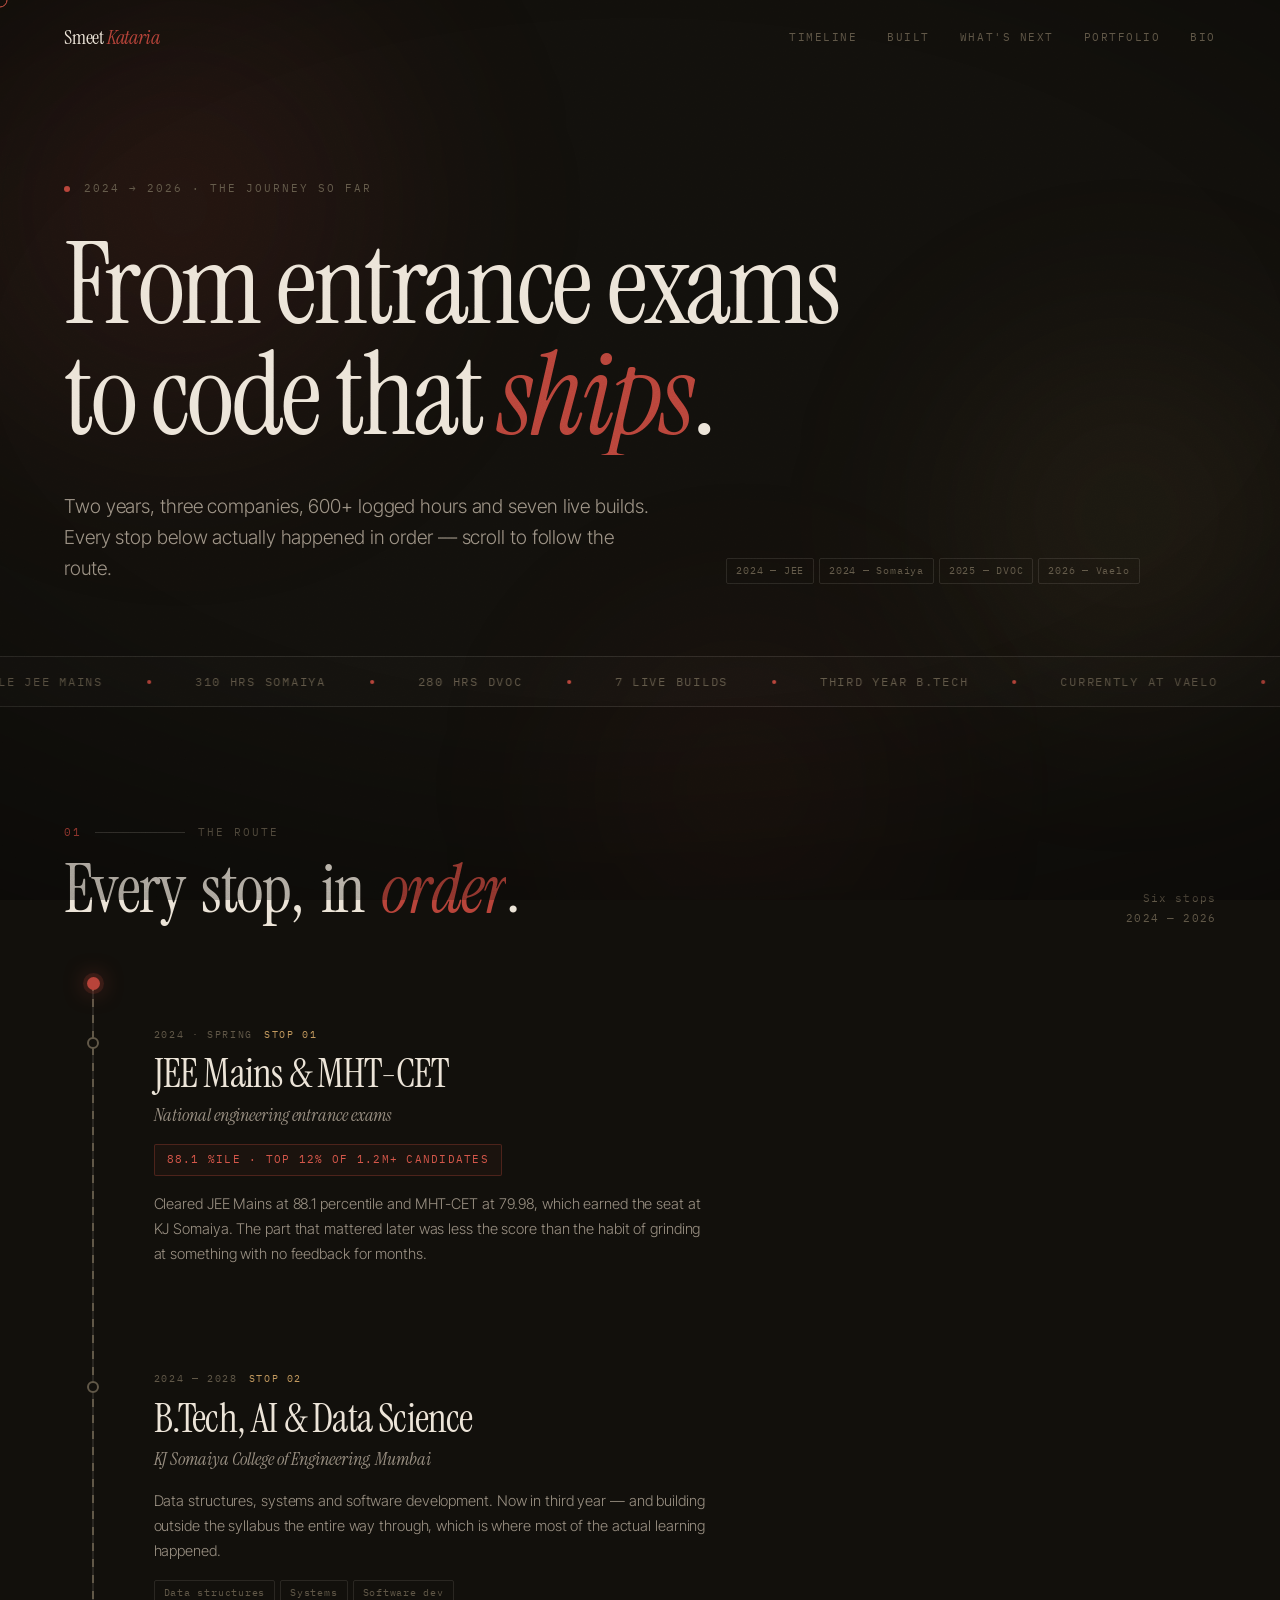
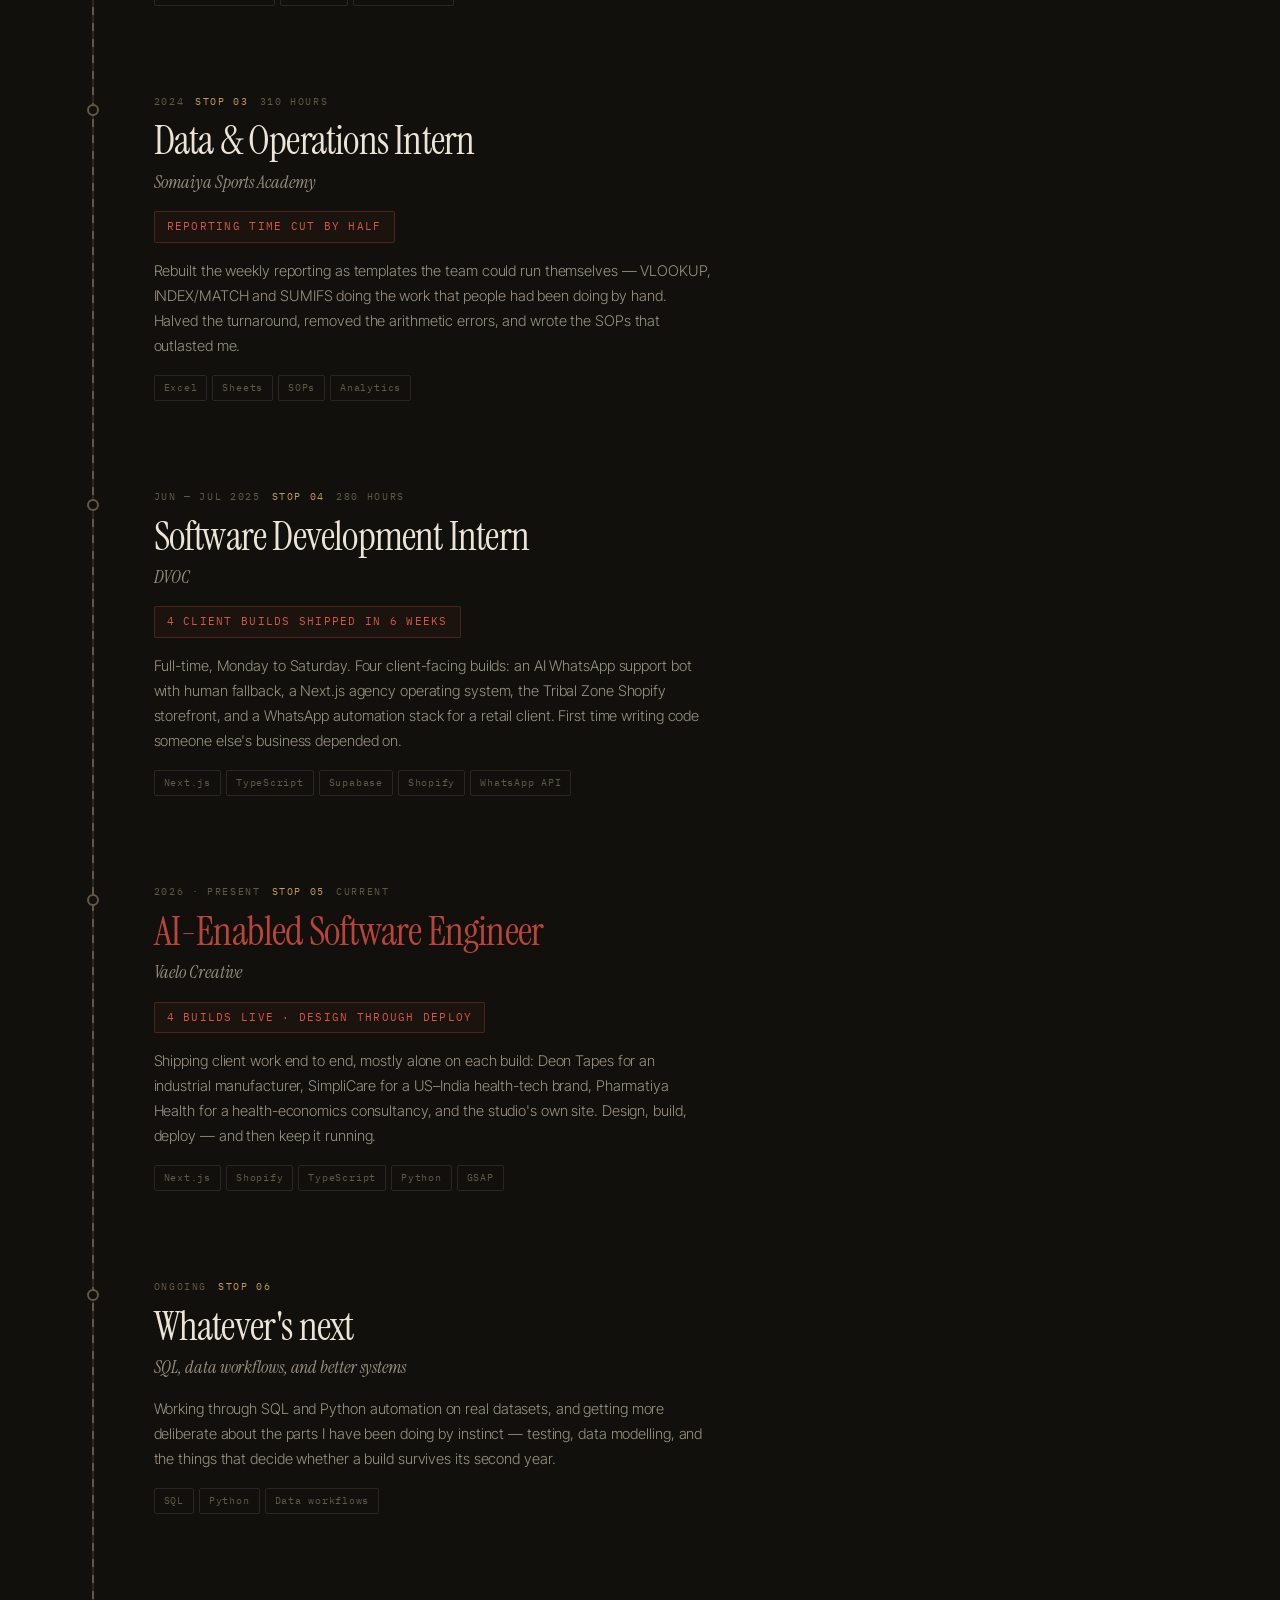
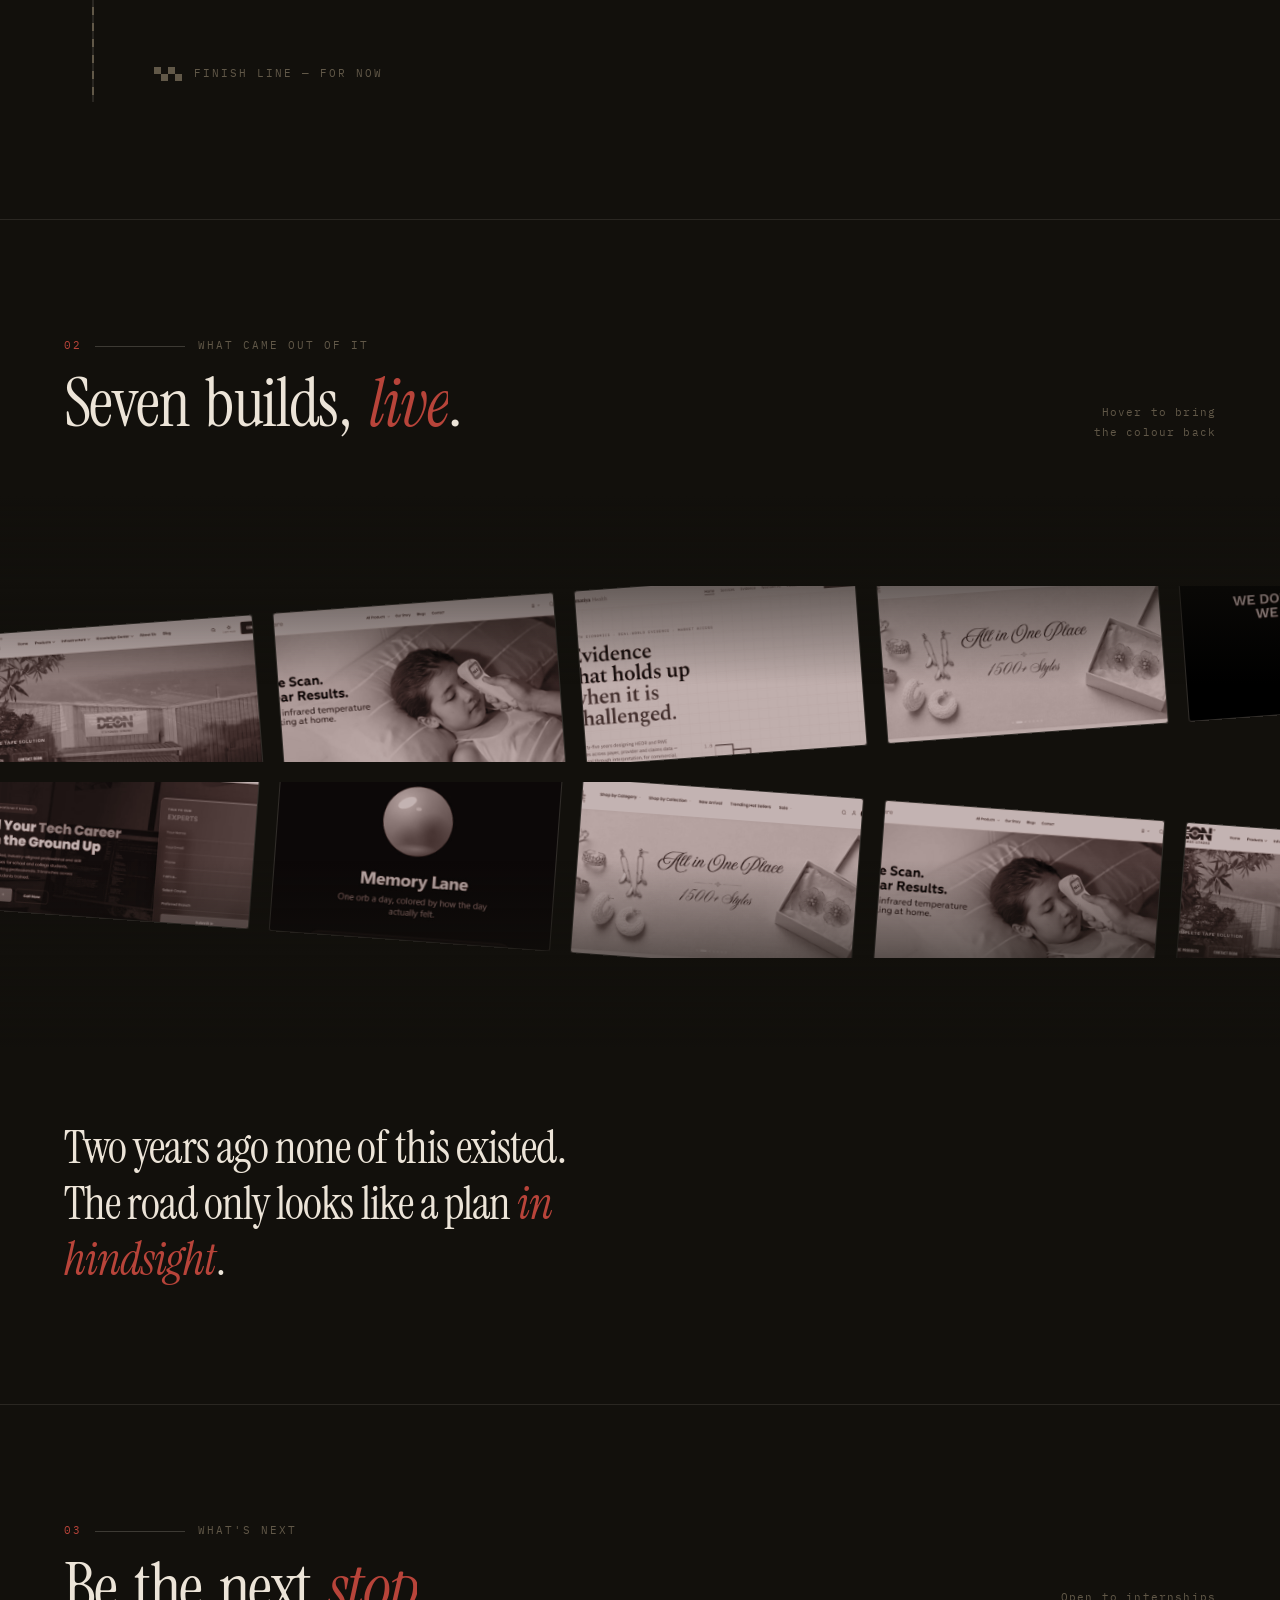
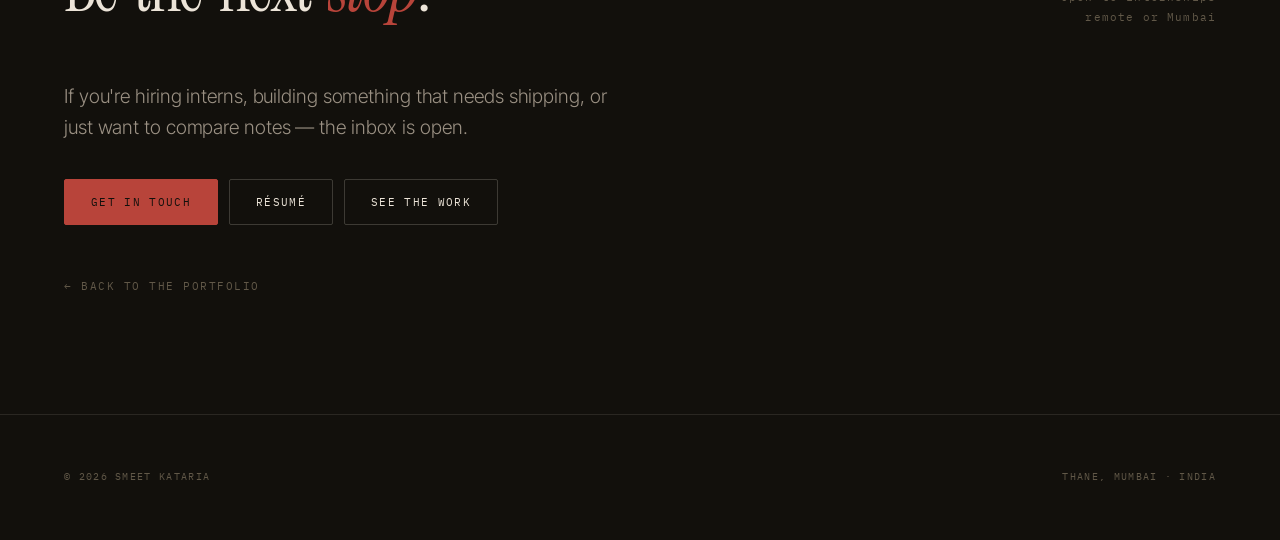
==== commit accacbfc: "Version the asset URLs, make the split a real tumble, add three louder moments The split animation w" ====
--- a/RoadmapJourney.html
+++ b/RoadmapJourney.html
@@ -10,7 +10,7 @@
 <link rel="preconnect" href="https://fonts.googleapis.com">
 <link rel="preconnect" href="https://fonts.gstatic.com" crossorigin>
 <link href="https://fonts.googleapis.com/css2?family=Instrument+Serif:ital@0;1&family=Inter+Tight:wght@300;400;500;600;700&family=IBM+Plex+Mono:wght@400;500&display=swap" rel="stylesheet">
-<link rel="stylesheet" href="assets/theme.css">
+<link rel="stylesheet" href="assets/theme.css?v=1788673921">
 <style>
 /* ── page-specific ── */
 .hero{position:relative;z-index:1;
@@ -306,7 +306,7 @@
   <span>Thane, Mumbai · India</span>
 </footer>
 
-<script src="assets/motion.js"></script>
+<script src="assets/motion.js?v=1788673921"></script>
 <script>
 /* The route line fills with scroll and each stop lights as it is passed.
    Driven off the shared pump so it shares one rAF with everything else. */
--- a/assets/theme.css
+++ b/assets/theme.css
@@ -191,14 +191,27 @@
 /* ══ MASK + SPLIT ══ */
 .mask{display:block;overflow:hidden;padding-bottom:.06em;}
 .mask > i{display:block;font-style:normal;transform:translateY(106%);
-  transition:transform 1.15s var(--ease);}
+  transition:transform 1.25s cubic-bezier(.25,.46,.2,1);}
 body.lit .mask > i{transform:none;}
-.mask:nth-of-type(2) > i{transition-delay:.11s;}
-.mask:nth-of-type(3) > i{transition-delay:.22s;}
-.split{display:inline-block;overflow:hidden;vertical-align:bottom;padding-bottom:.055em;}
-.split > b{display:inline-block;font-weight:inherit;transform:translateY(112%);
-  transition:transform .95s var(--ease);transition-delay:calc(var(--i,0)*24ms);}
-.split.on > b{transform:none;}
+.mask:nth-of-type(2) > i{transition-delay:.16s;}
+.mask:nth-of-type(3) > i{transition-delay:.32s;}
+/* ── SPLIT ── letters tumble up into place, one after the next.
+   The curve is deliberately NOT --ease: that is an expo-out that covers ~78%
+   of the travel in its first 130ms, so over a throw this short the letters
+   simply appeared instead of moving. This one spends its time in the visible
+   middle, and 45ms per character makes the sweep along the line readable. */
+.sec-title{perspective:900px;}
+.split{display:inline-block;overflow:hidden;vertical-align:bottom;
+  padding-bottom:.08em;transform-style:preserve-3d;}
+.split > b{display:inline-block;font-weight:inherit;
+  transform:translateY(115%) rotateX(-78deg) scale(.92);
+  transform-origin:50% 0%;opacity:0;
+  transition:transform 1.05s cubic-bezier(.25,.46,.2,1),
+             opacity .55s ease-out,
+             color .5s ease-out;
+  transition-delay:calc(var(--i,0)*45ms);
+  color:var(--ox);}
+.split.on > b{transform:none;opacity:1;color:inherit;}
 .split > b.sp{width:.26em;}
 
 /* ══ BUTTONS ══ */
@@ -320,6 +333,24 @@
 .bands:hover .band-item img{filter:grayscale(0) contrast(1) brightness(.95);}
 .bands:hover .band-item::after{opacity:0;}
 
+/* ══ GIANT WORDMARK ══ an oversized name running edge to edge, outlined so it
+   reads as texture rather than a second headline competing with the real one */
+.wordmark{overflow:hidden;padding:clamp(30px,5vh,60px) 0;position:relative;z-index:1;
+  border-top:1px solid var(--rule);border-bottom:1px solid var(--rule);}
+.wordmark-track{display:flex;gap:clamp(30px,5vw,80px);white-space:nowrap;
+  width:max-content;will-change:transform;}
+.wordmark-track span{font-family:var(--serif);font-size:clamp(4rem,15vw,13rem);
+  line-height:.82;letter-spacing:-.03em;flex:0 0 auto;
+  color:transparent;-webkit-text-stroke:1px var(--rule-2);
+  transition:-webkit-text-stroke-color .6s var(--ease),color .6s var(--ease);}
+.wordmark:hover .wordmark-track span{-webkit-text-stroke-color:var(--ox);}
+.wordmark-track span em{font-style:italic;-webkit-text-stroke-color:rgba(184,68,58,.55);}
+.wordmark:hover .wordmark-track span em{-webkit-text-stroke-color:var(--ox-hi);}
+
+/* ══ SCRAMBLE ══ the glyph cycling is done in script; this only keeps the
+   width from twitching as characters swap */
+.scramble{font-variant-numeric:tabular-nums;}
+
 /* ══ CONIC HALO ══ a slow rotating gradient ring, used behind a single
    focal element — never more than one on a page */
 .halo{position:relative;isolation:isolate;}
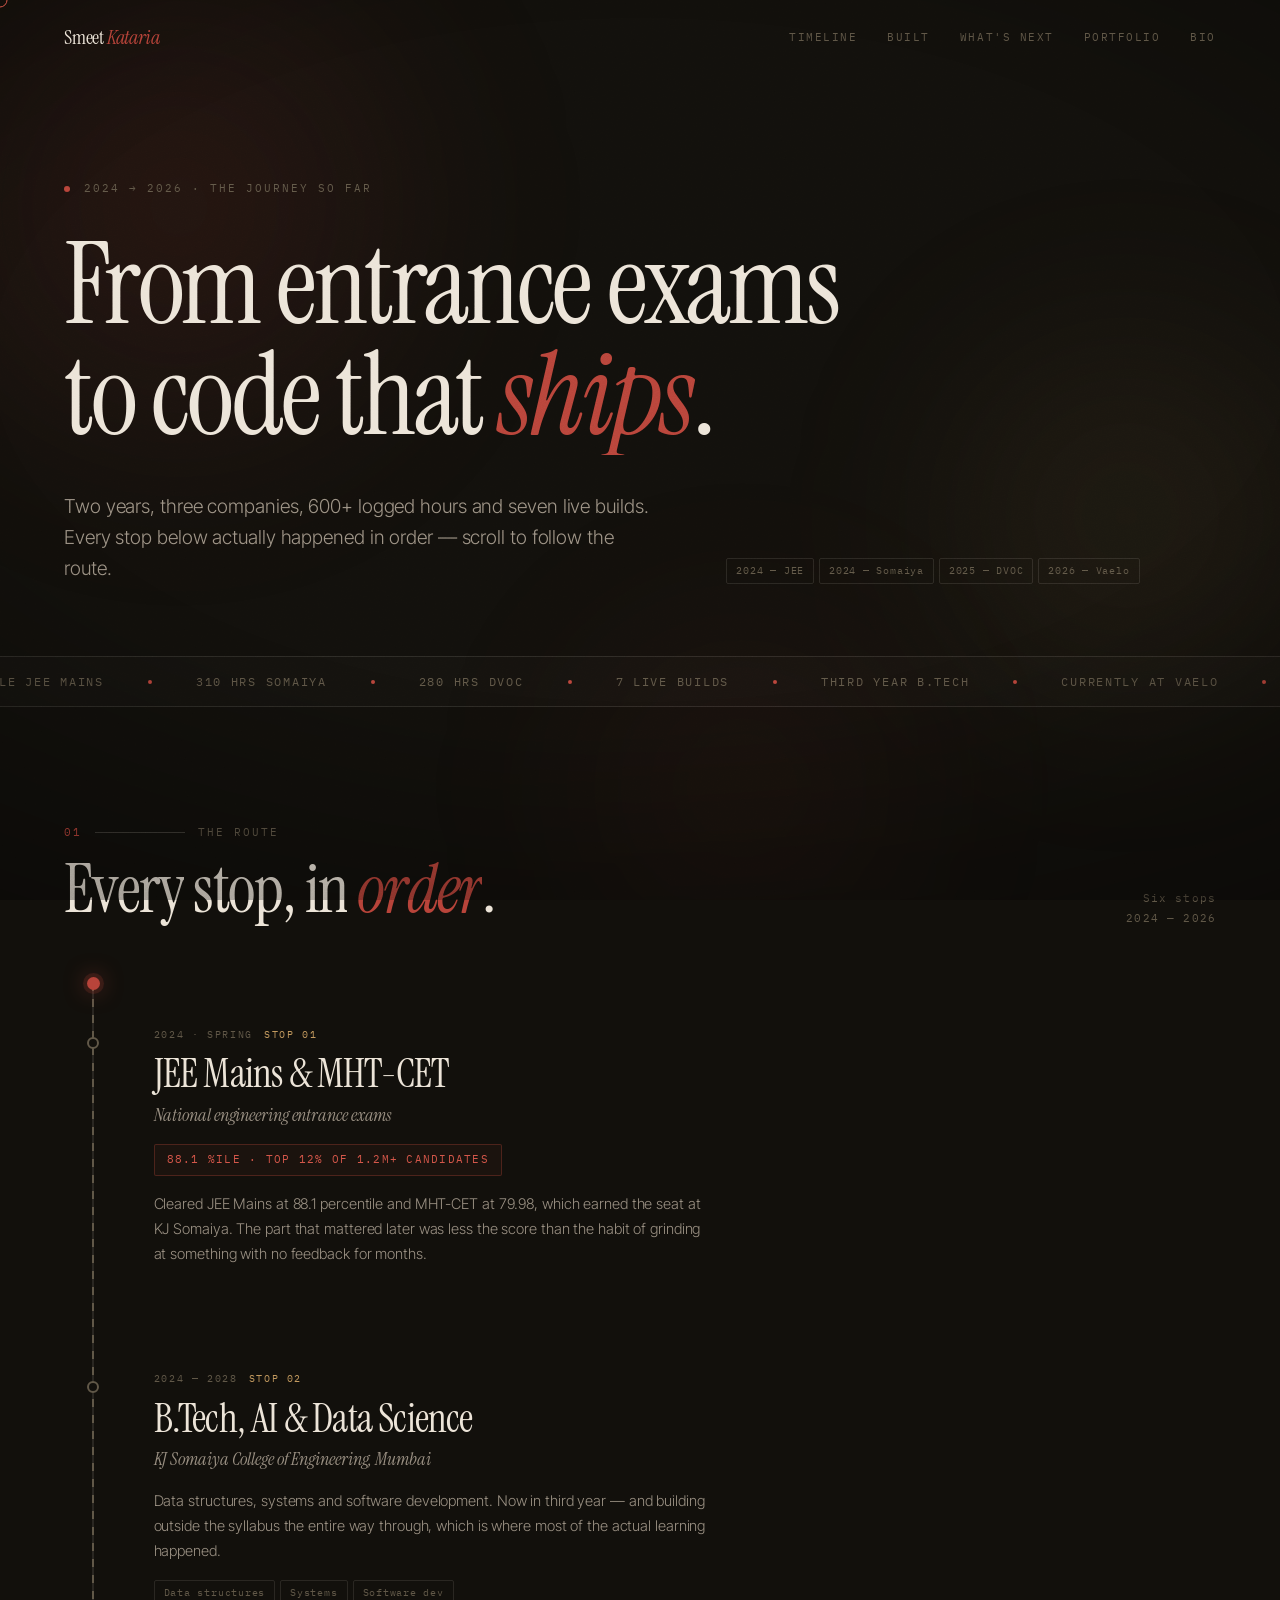
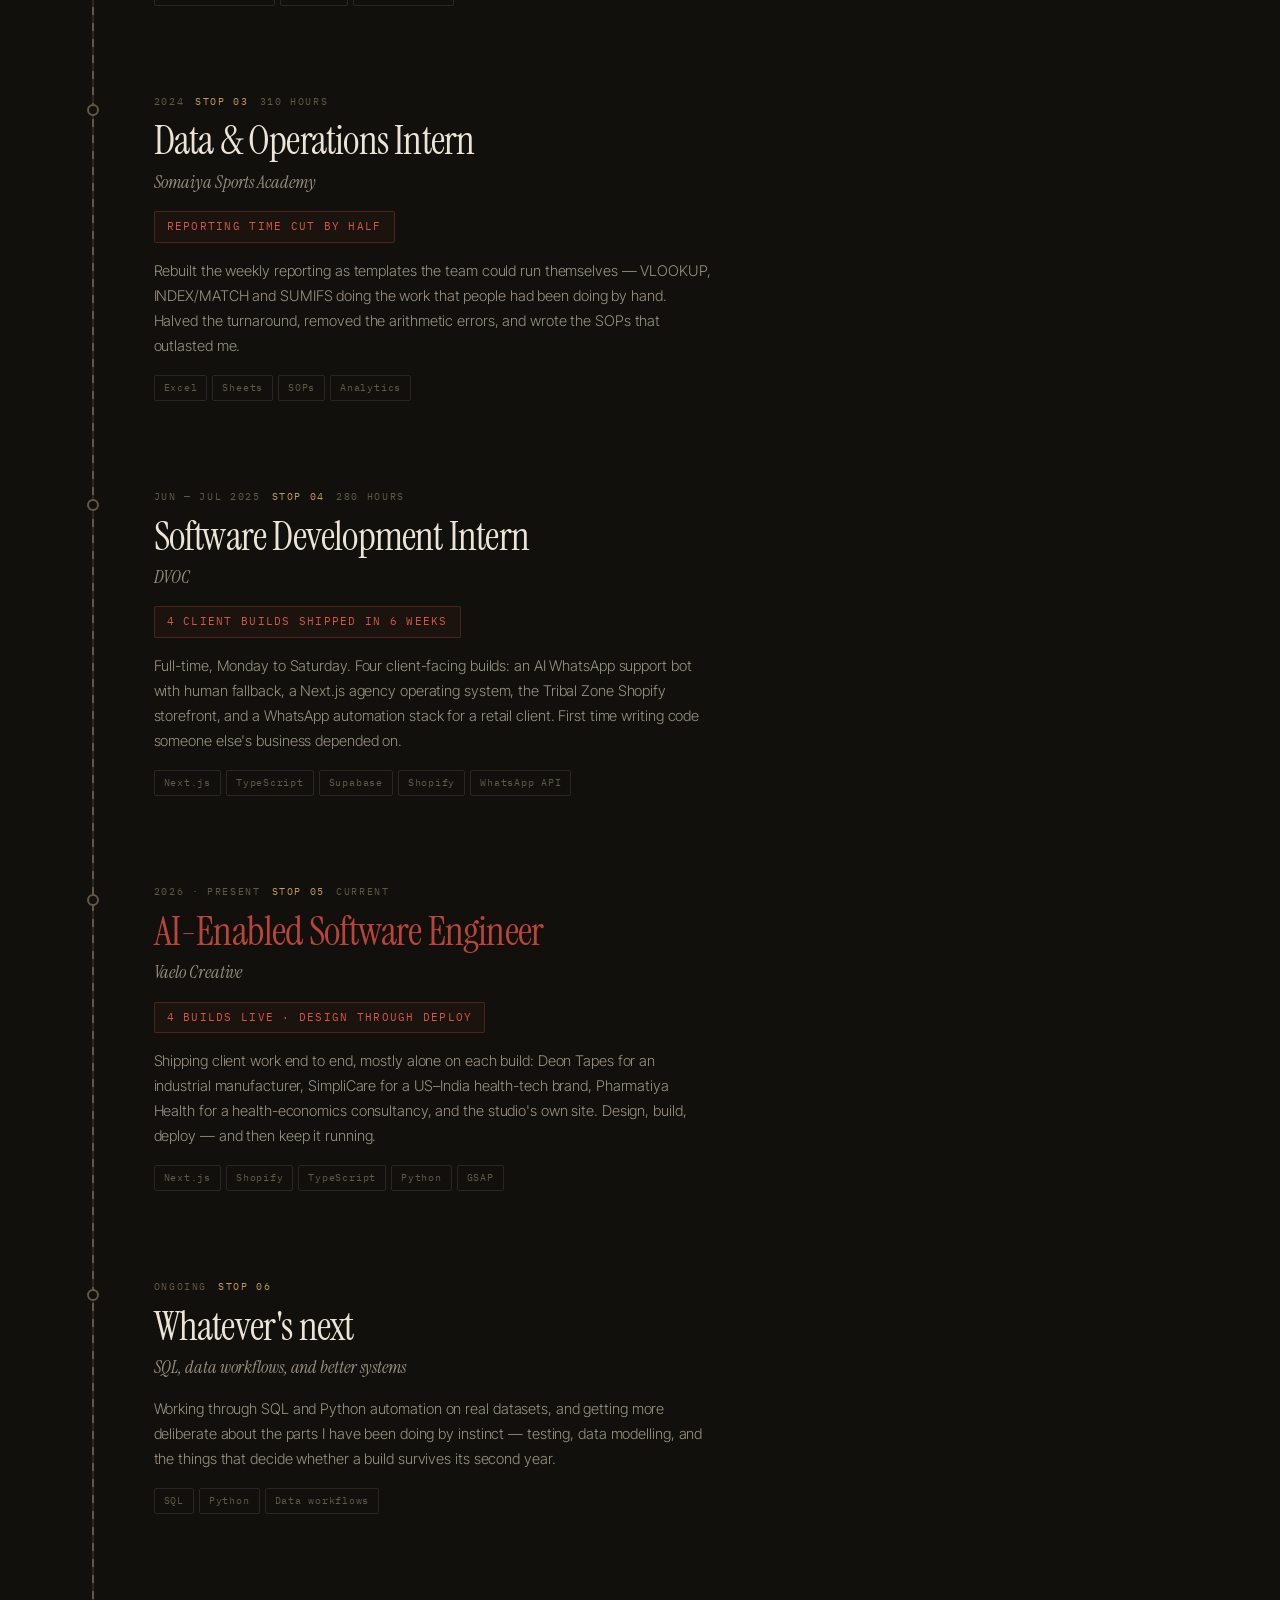
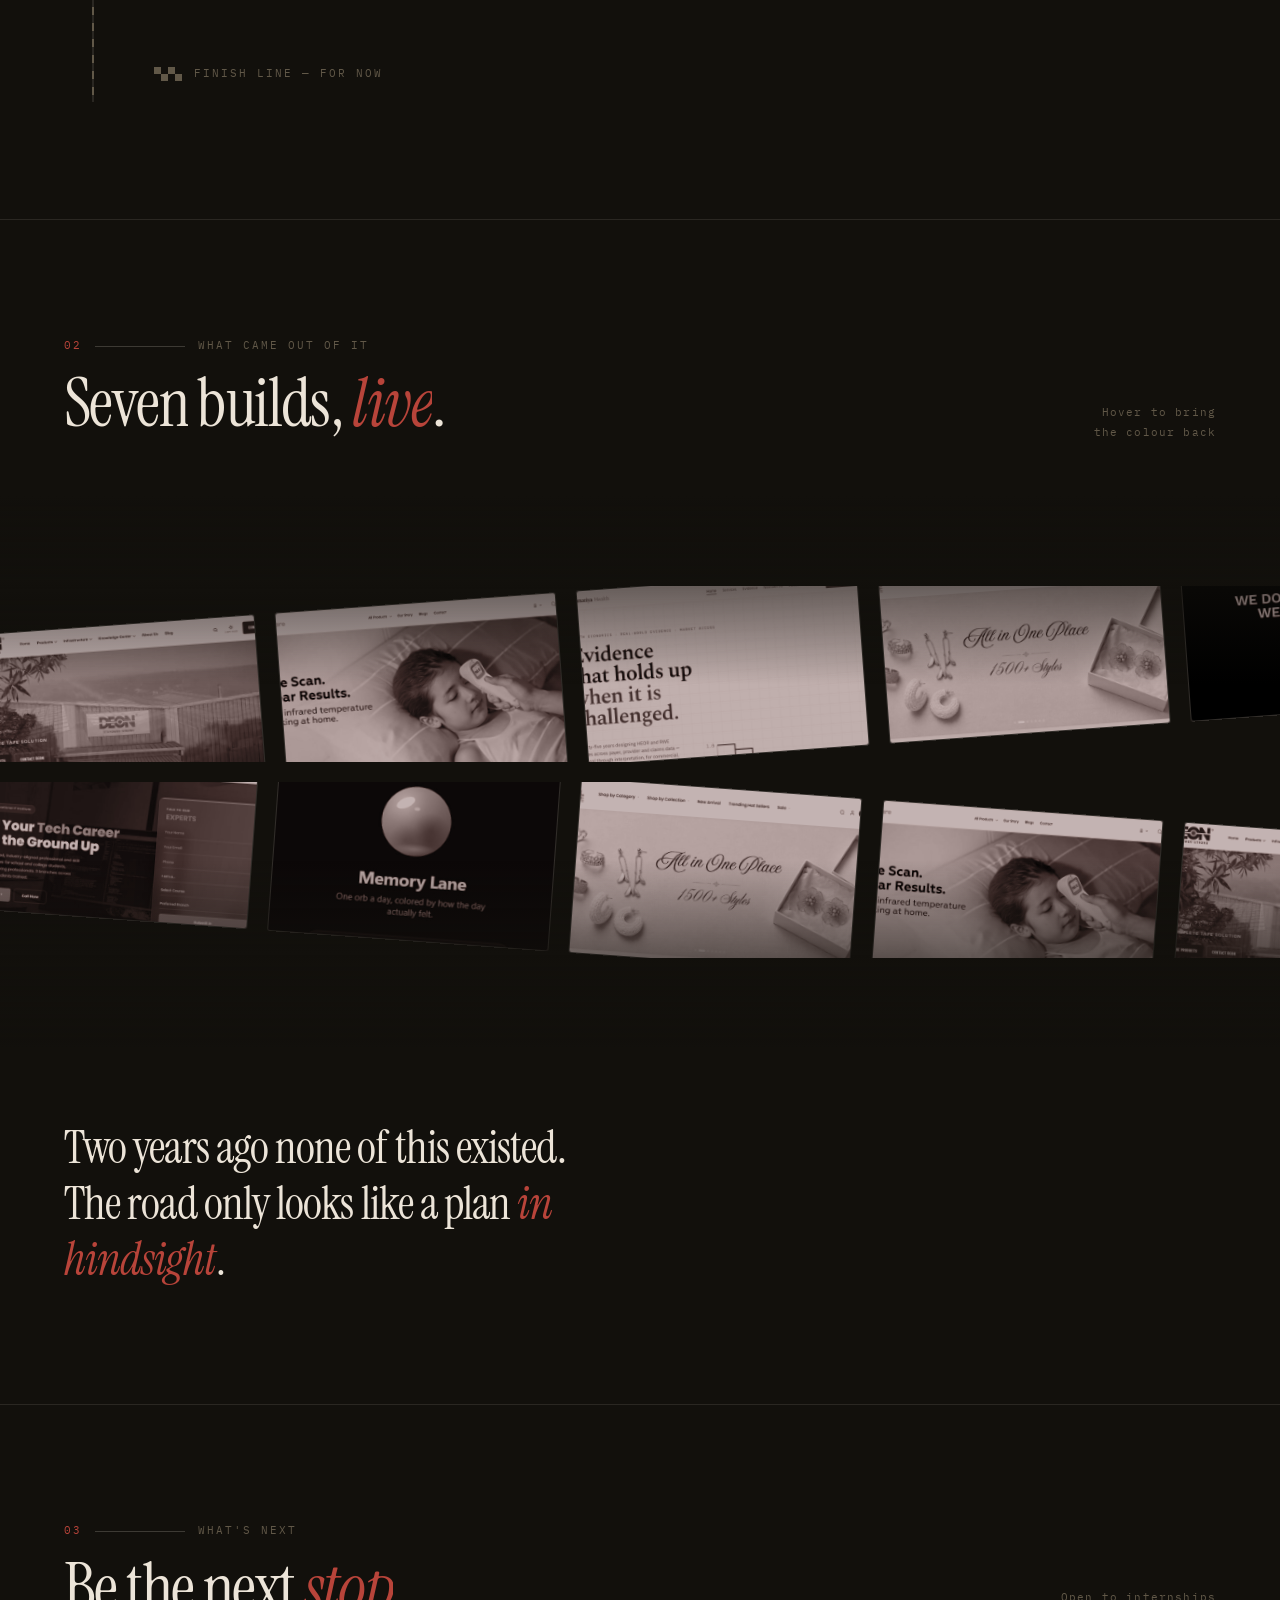
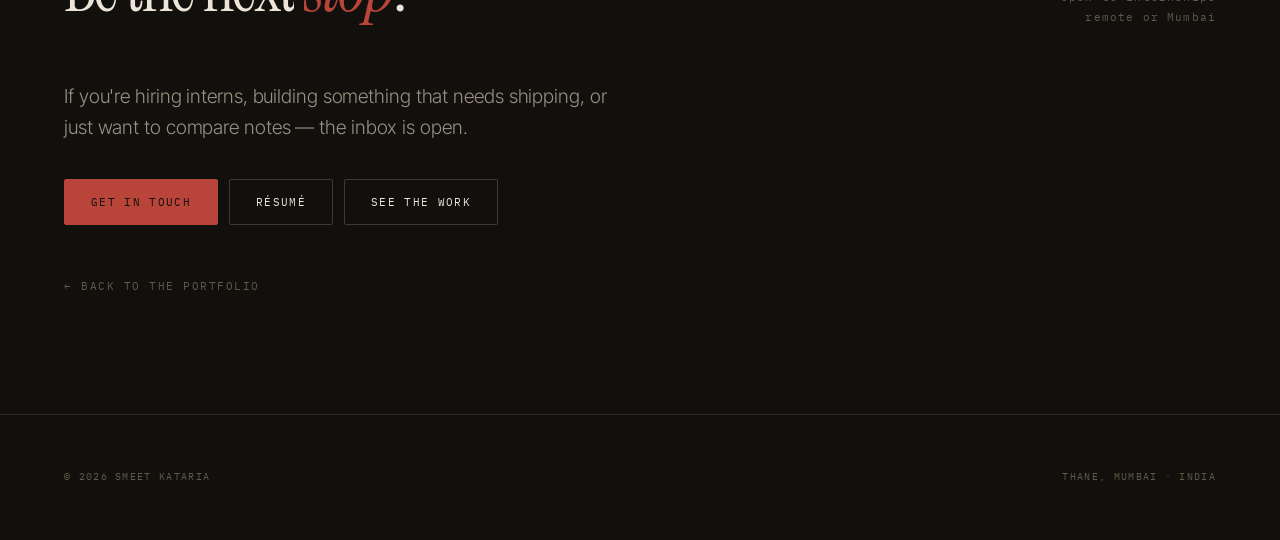
==== commit ec5452f9: "Put the letter split on the hero, and split per word so headings can wrap The split only ever ran on" ====
--- a/RoadmapJourney.html
+++ b/RoadmapJourney.html
@@ -10,7 +10,7 @@
 <link rel="preconnect" href="https://fonts.googleapis.com">
 <link rel="preconnect" href="https://fonts.gstatic.com" crossorigin>
 <link href="https://fonts.googleapis.com/css2?family=Instrument+Serif:ital@0;1&family=Inter+Tight:wght@300;400;500;600;700&family=IBM+Plex+Mono:wght@400;500&display=swap" rel="stylesheet">
-<link rel="stylesheet" href="assets/theme.css?v=1788673921">
+<link rel="stylesheet" href="assets/theme.css?v=1788674819">
 <style>
 /* ── page-specific ── */
 .hero{position:relative;z-index:1;
@@ -306,7 +306,7 @@
   <span>Thane, Mumbai · India</span>
 </footer>
 
-<script src="assets/motion.js?v=1788673921"></script>
+<script src="assets/motion.js?v=1788674819"></script>
 <script>
 /* The route line fills with scroll and each stop lights as it is passed.
    Driven off the shared pump so it shares one rAF with everything else. */
--- a/assets/theme.css
+++ b/assets/theme.css
@@ -200,7 +200,7 @@
    of the travel in its first 130ms, so over a throw this short the letters
    simply appeared instead of moving. This one spends its time in the visible
    middle, and 45ms per character makes the sweep along the line readable. */
-.sec-title{perspective:900px;}
+.sec-title,[data-split]{perspective:900px;}
 .split{display:inline-block;overflow:hidden;vertical-align:bottom;
   padding-bottom:.08em;transform-style:preserve-3d;}
 .split > b{display:inline-block;font-weight:inherit;
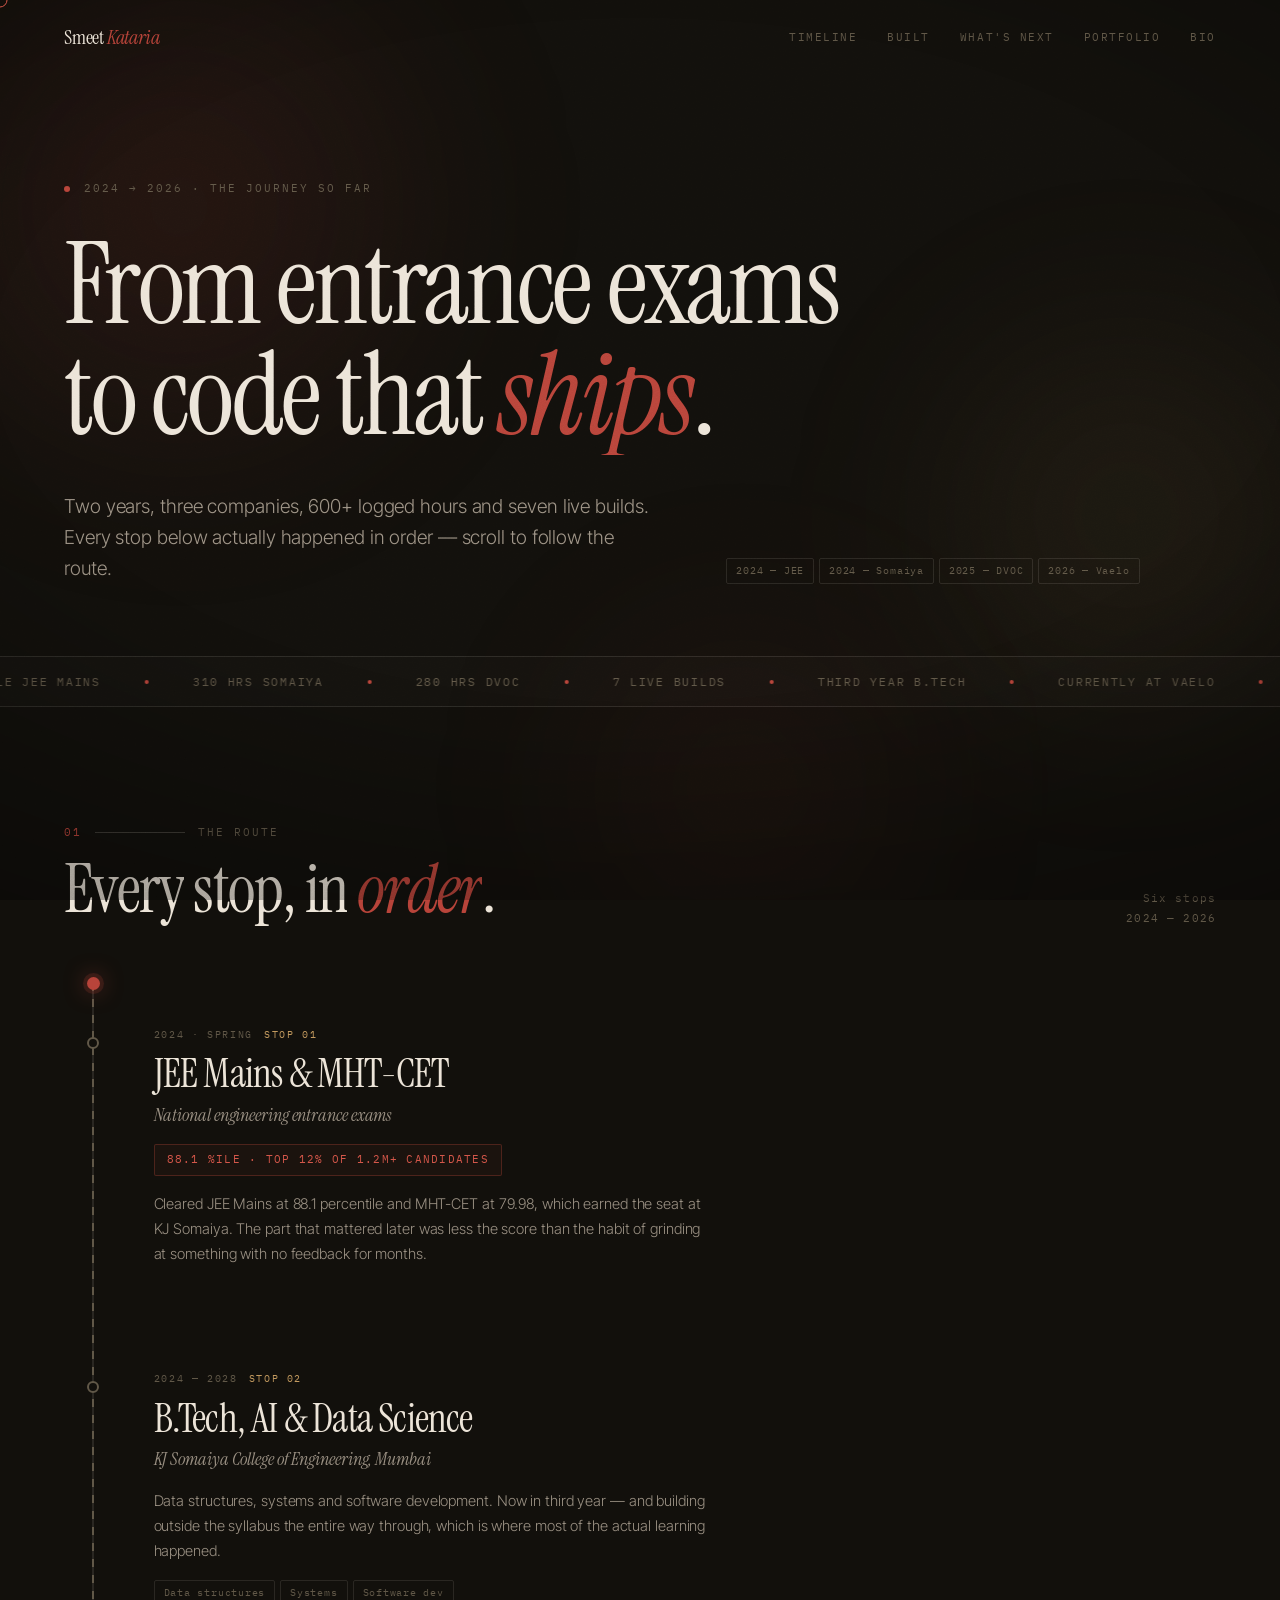
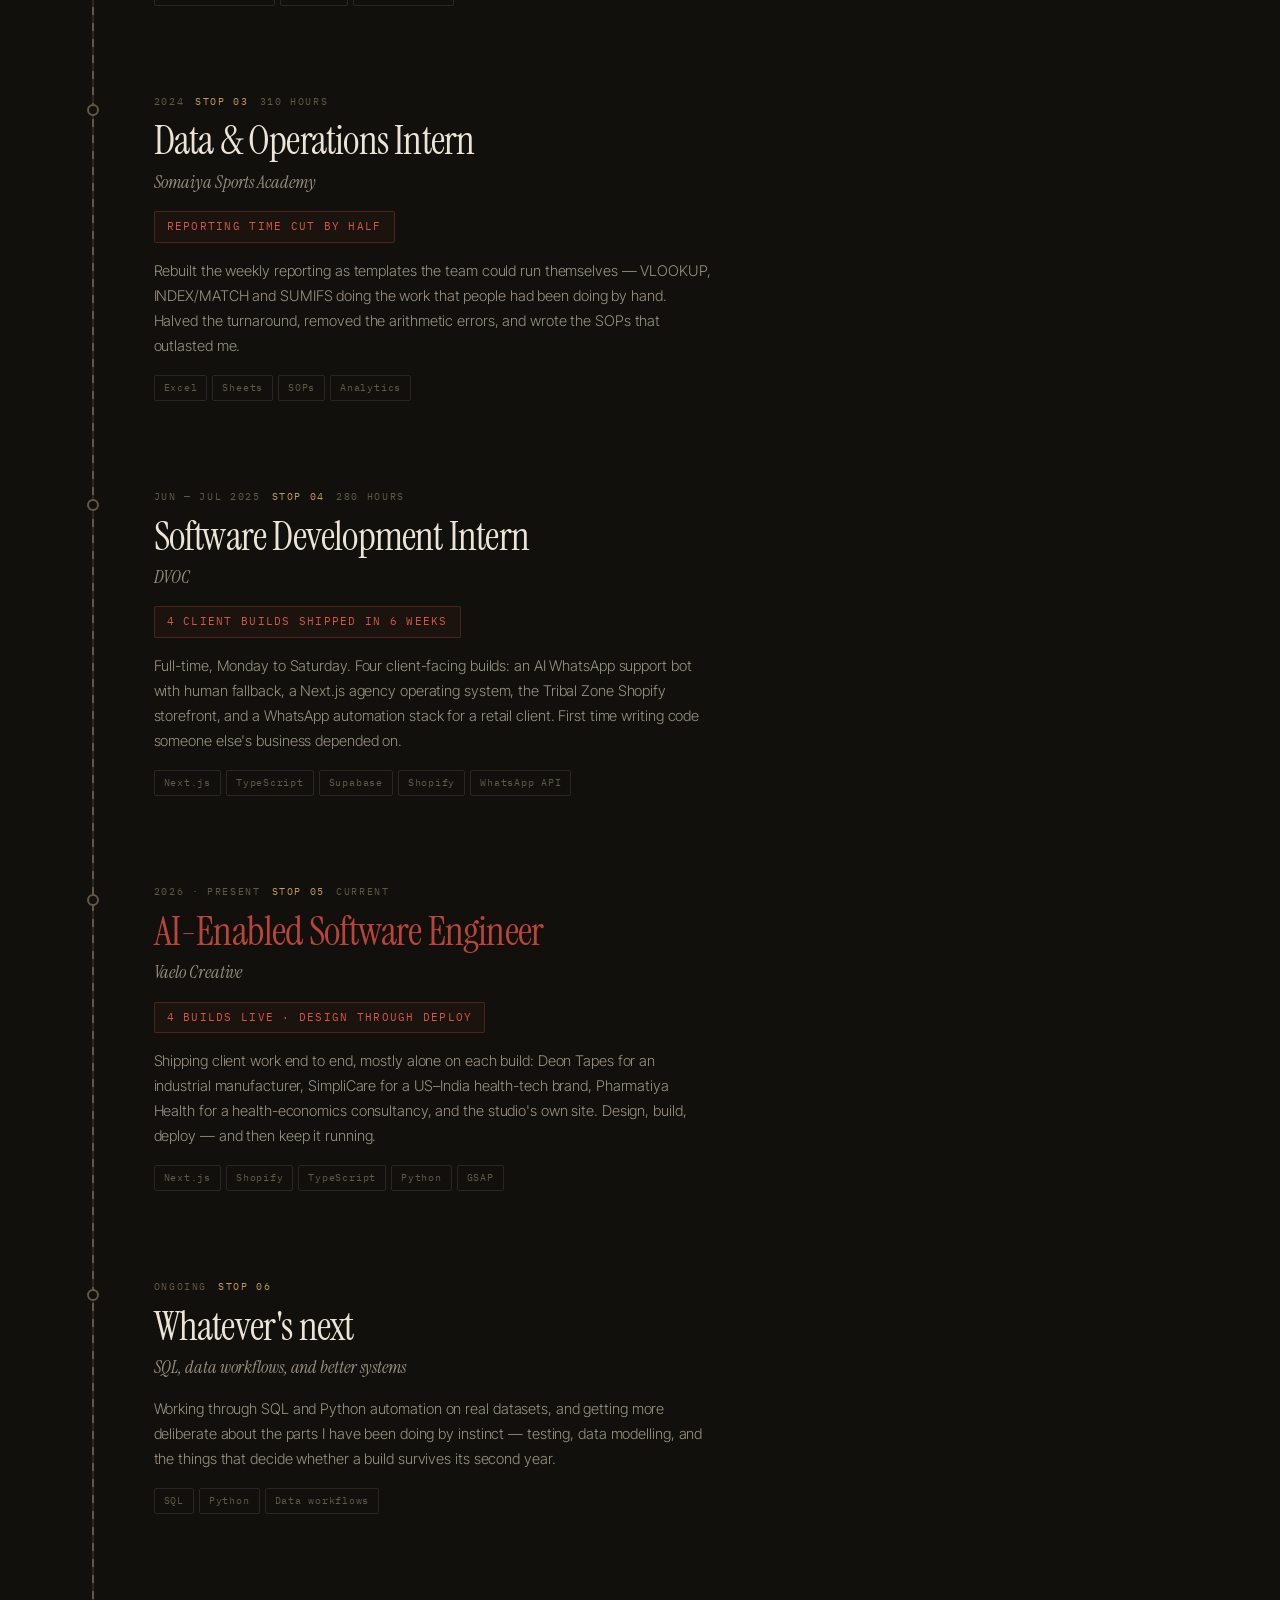
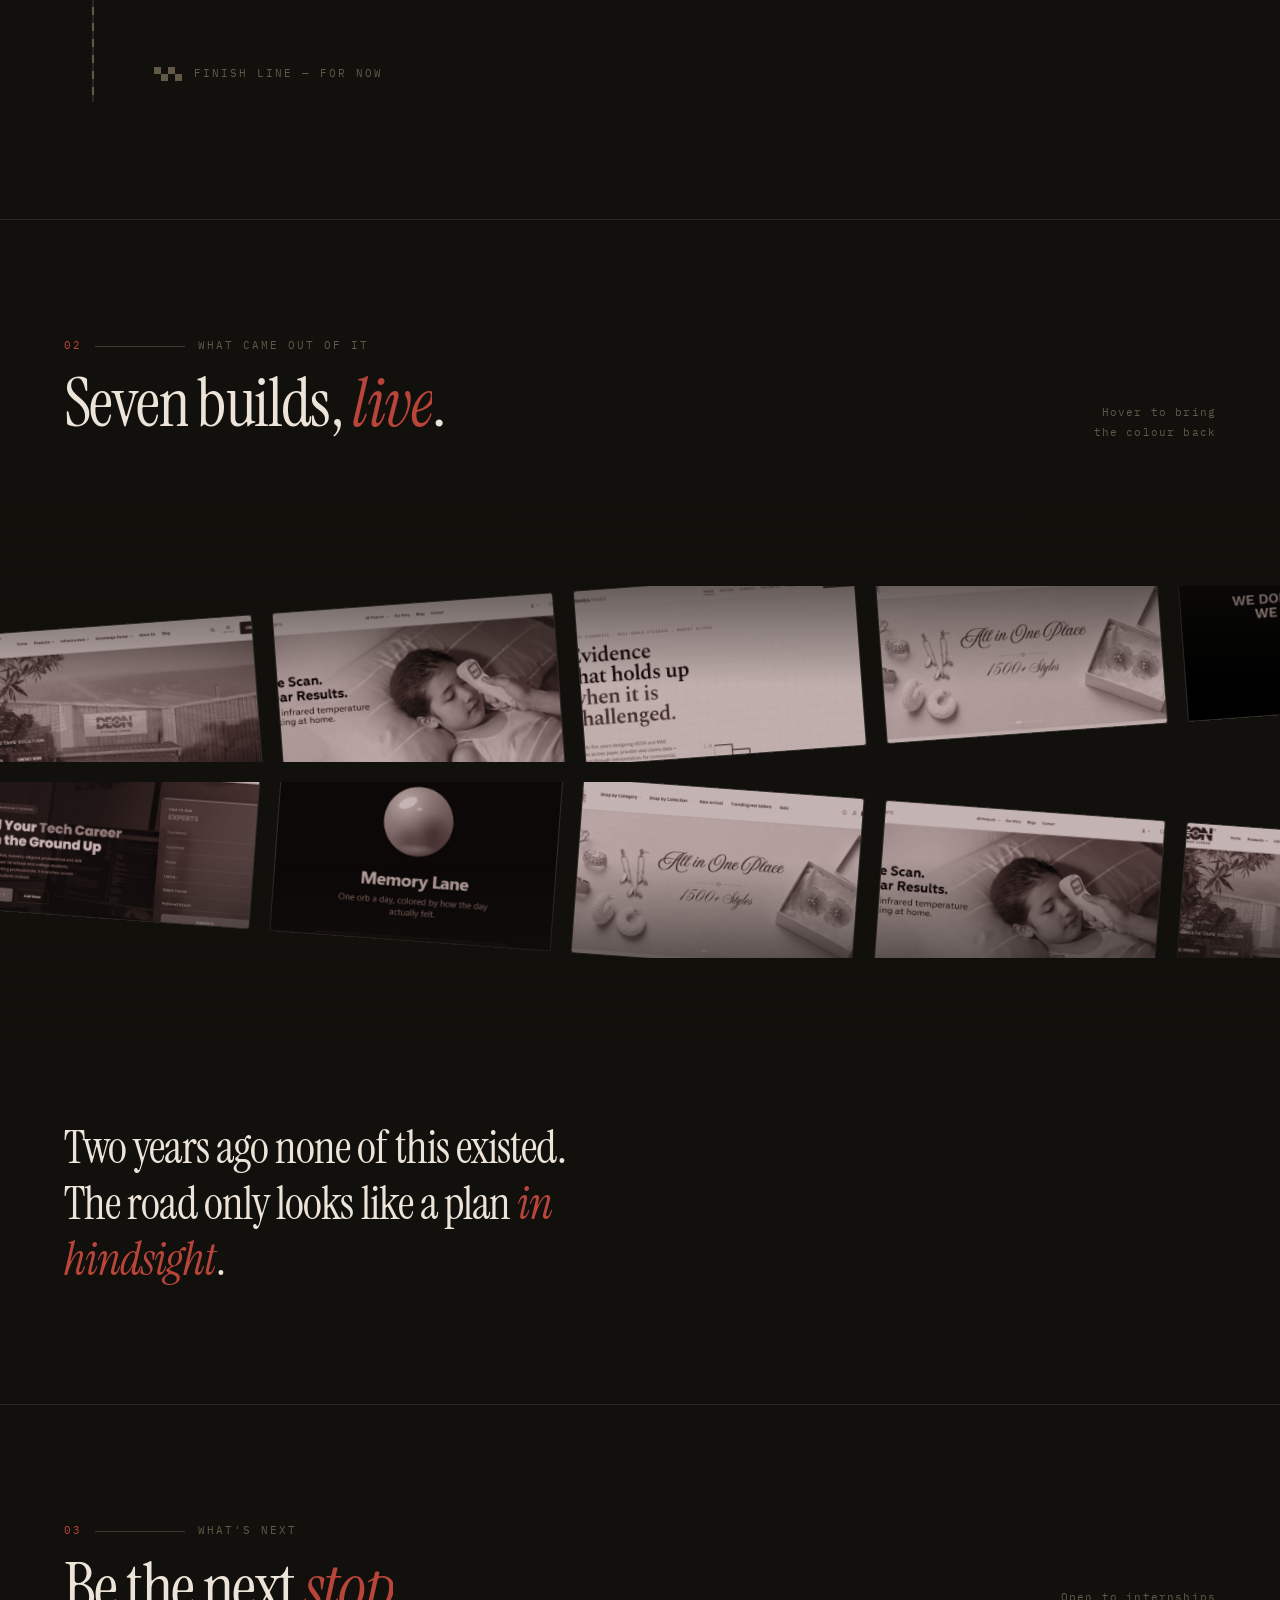
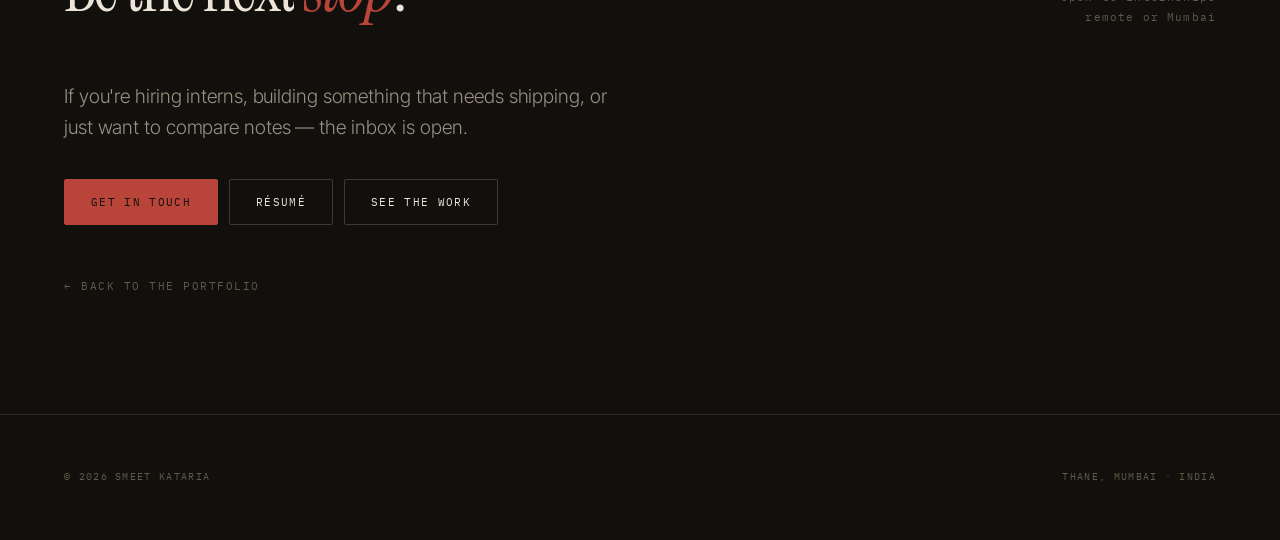
==== commit 27c5b61d: "Add the other three split animations: curtain, sliced reveal, split screen Picked from a side-by-sid" ====
--- a/RoadmapJourney.html
+++ b/RoadmapJourney.html
@@ -10,7 +10,7 @@
 <link rel="preconnect" href="https://fonts.googleapis.com">
 <link rel="preconnect" href="https://fonts.gstatic.com" crossorigin>
 <link href="https://fonts.googleapis.com/css2?family=Instrument+Serif:ital@0;1&family=Inter+Tight:wght@300;400;500;600;700&family=IBM+Plex+Mono:wght@400;500&display=swap" rel="stylesheet">
-<link rel="stylesheet" href="assets/theme.css?v=1788674819">
+<link rel="stylesheet" href="assets/theme.css?v=1788675474">
 <style>
 /* ── page-specific ── */
 .hero{position:relative;z-index:1;
@@ -87,11 +87,15 @@
 <body>
 
 <div class="curtain" aria-hidden="true">
-  <div class="curtain-sub">The journey so far</div>
-  <div class="curtain-rule"><i></i></div>
-  <div class="curtain-row">
-    <div class="curtain-word"><i>The <b>road</b></i></div>
-    <div class="curtain-num">0</div>
+  <div class="curtain-panel l"></div>
+  <div class="curtain-panel r"></div>
+  <div class="curtain-inner">
+    <div class="curtain-sub">The journey so far</div>
+    <div class="curtain-rule"><i></i></div>
+    <div class="curtain-row">
+      <div class="curtain-word"><i>The <b>road</b></i></div>
+      <div class="curtain-num">0</div>
+    </div>
   </div>
 </div>
 
@@ -306,7 +310,7 @@
   <span>Thane, Mumbai · India</span>
 </footer>
 
-<script src="assets/motion.js?v=1788674819"></script>
+<script src="assets/motion.js?v=1788675474"></script>
 <script>
 /* The route line fills with scroll and each stop lights as it is passed.
    Driven off the shared pump so it shares one rAF with everything else. */
--- a/assets/theme.css
+++ b/assets/theme.css
@@ -56,12 +56,23 @@
   font-weight:300;line-height:1.62;}
 .serif{font-family:var(--serif);font-weight:400;}
 
-/* ══ CURTAIN ══ */
-.curtain{position:fixed;inset:0;z-index:9999;background:var(--ink);
+/* ══ CURTAIN ══ two panels that part sideways from the centre, rather than a
+   single sheet wiping upward — the split is the first thing the page does */
+.curtain{position:fixed;inset:0;z-index:9999;pointer-events:none;}
+.curtain-panel{position:absolute;top:0;height:100%;width:50.4%;background:var(--ink);
+  transition:transform 1.15s cubic-bezier(.72,0,.18,1);}
+.curtain-panel.l{left:0;}
+.curtain-panel.r{right:0;}
+.curtain-panel.r::before{content:'';position:absolute;left:0;top:0;bottom:0;width:1px;
+  background:var(--ox);opacity:0;transition:opacity .4s;}
+.curtain.go .curtain-panel.r::before{opacity:.7;}
+.curtain.up .curtain-panel.l{transform:translateX(-100.5%);}
+.curtain.up .curtain-panel.r{transform:translateX(100.5%);}
+.curtain-inner{position:absolute;inset:0;z-index:2;
   display:flex;flex-direction:column;justify-content:flex-end;
   padding:0 var(--pad) clamp(30px,6vh,64px);
-  clip-path:inset(0 0 0 0);transition:clip-path .95s var(--ease);}
-.curtain.up{clip-path:inset(0 0 100% 0);}
+  transition:opacity .45s var(--ease);}
+.curtain.up .curtain-inner{opacity:0;}
 .curtain-sub{font-family:var(--mono);font-size:.66rem;letter-spacing:.2em;
   text-transform:uppercase;color:var(--bone-3);margin-bottom:14px;
   opacity:0;transition:opacity .6s .2s;}
@@ -333,6 +344,34 @@
 .bands:hover .band-item img{filter:grayscale(0) contrast(1) brightness(.95);}
 .bands:hover .band-item::after{opacity:0;}
 
+/* ══ SLICED REVEAL ══ a panel of vertical shutters over an image, lifting away
+   one after the next so the picture builds in bands instead of fading in.
+   Built in script from [data-slices] so the markup stays clean. */
+.slices{position:absolute;inset:0;z-index:5;display:flex;pointer-events:none;}
+.slices i{flex:1;background:var(--ink);transform:translateY(0);
+  transition:transform .85s cubic-bezier(.72,0,.18,1);
+  transition-delay:calc(var(--d,0)*65ms);}
+.slices i + i{border-left:1px solid var(--ink);}
+.seen > .slices i,.slices.open i{transform:translateY(-101%);}
+
+/* ══ SPLIT SCREEN ══ a panel that tears across the middle, the halves sliding
+   apart to uncover what sits behind them */
+.tear{position:relative;overflow:hidden;}
+.tear-panels{position:absolute;inset:0;z-index:3;pointer-events:none;}
+.tear-panels i{position:absolute;left:0;width:100%;height:50.4%;
+  background:var(--ink-1);
+  transition:transform 1.15s cubic-bezier(.72,0,.18,1);}
+.tear-panels i.t{top:0;border-bottom:1px solid var(--ox);}
+.tear-panels i.b{bottom:0;}
+.tear.open .tear-panels i.t{transform:translateY(-100.5%);}
+.tear.open .tear-panels i.b{transform:translateY(100.5%);}
+/* the label carried on the closed panel, gone once it opens */
+.tear-face{position:absolute;inset:0;z-index:4;display:flex;align-items:center;
+  justify-content:center;pointer-events:none;
+  font-family:var(--serif);font-size:clamp(1.6rem,6vw,4.4rem);color:var(--bone-3);
+  letter-spacing:-.02em;transition:opacity .5s var(--ease);}
+.tear.open .tear-face{opacity:0;}
+
 /* ══ GIANT WORDMARK ══ an oversized name running edge to edge, outlined so it
    reads as texture rather than a second headline competing with the real one */
 .wordmark{overflow:hidden;padding:clamp(30px,5vh,60px) 0;position:relative;z-index:1;
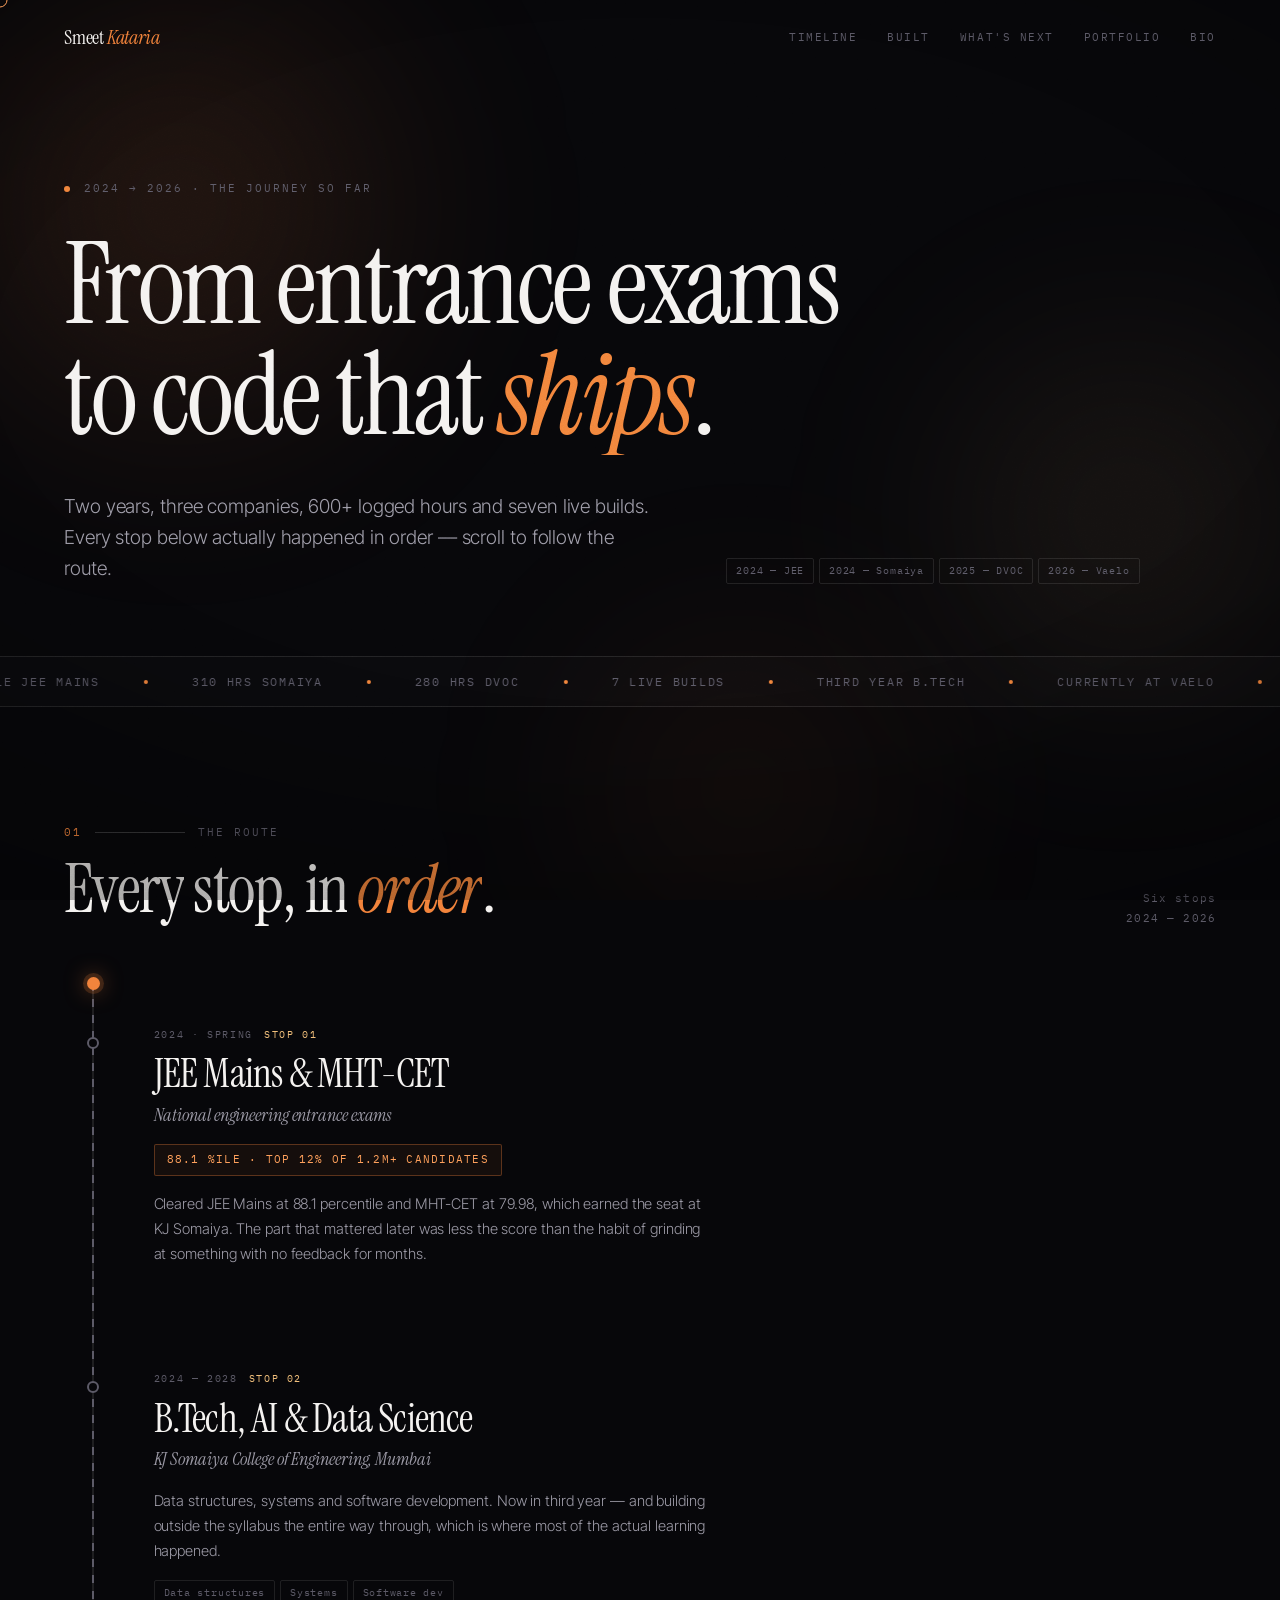
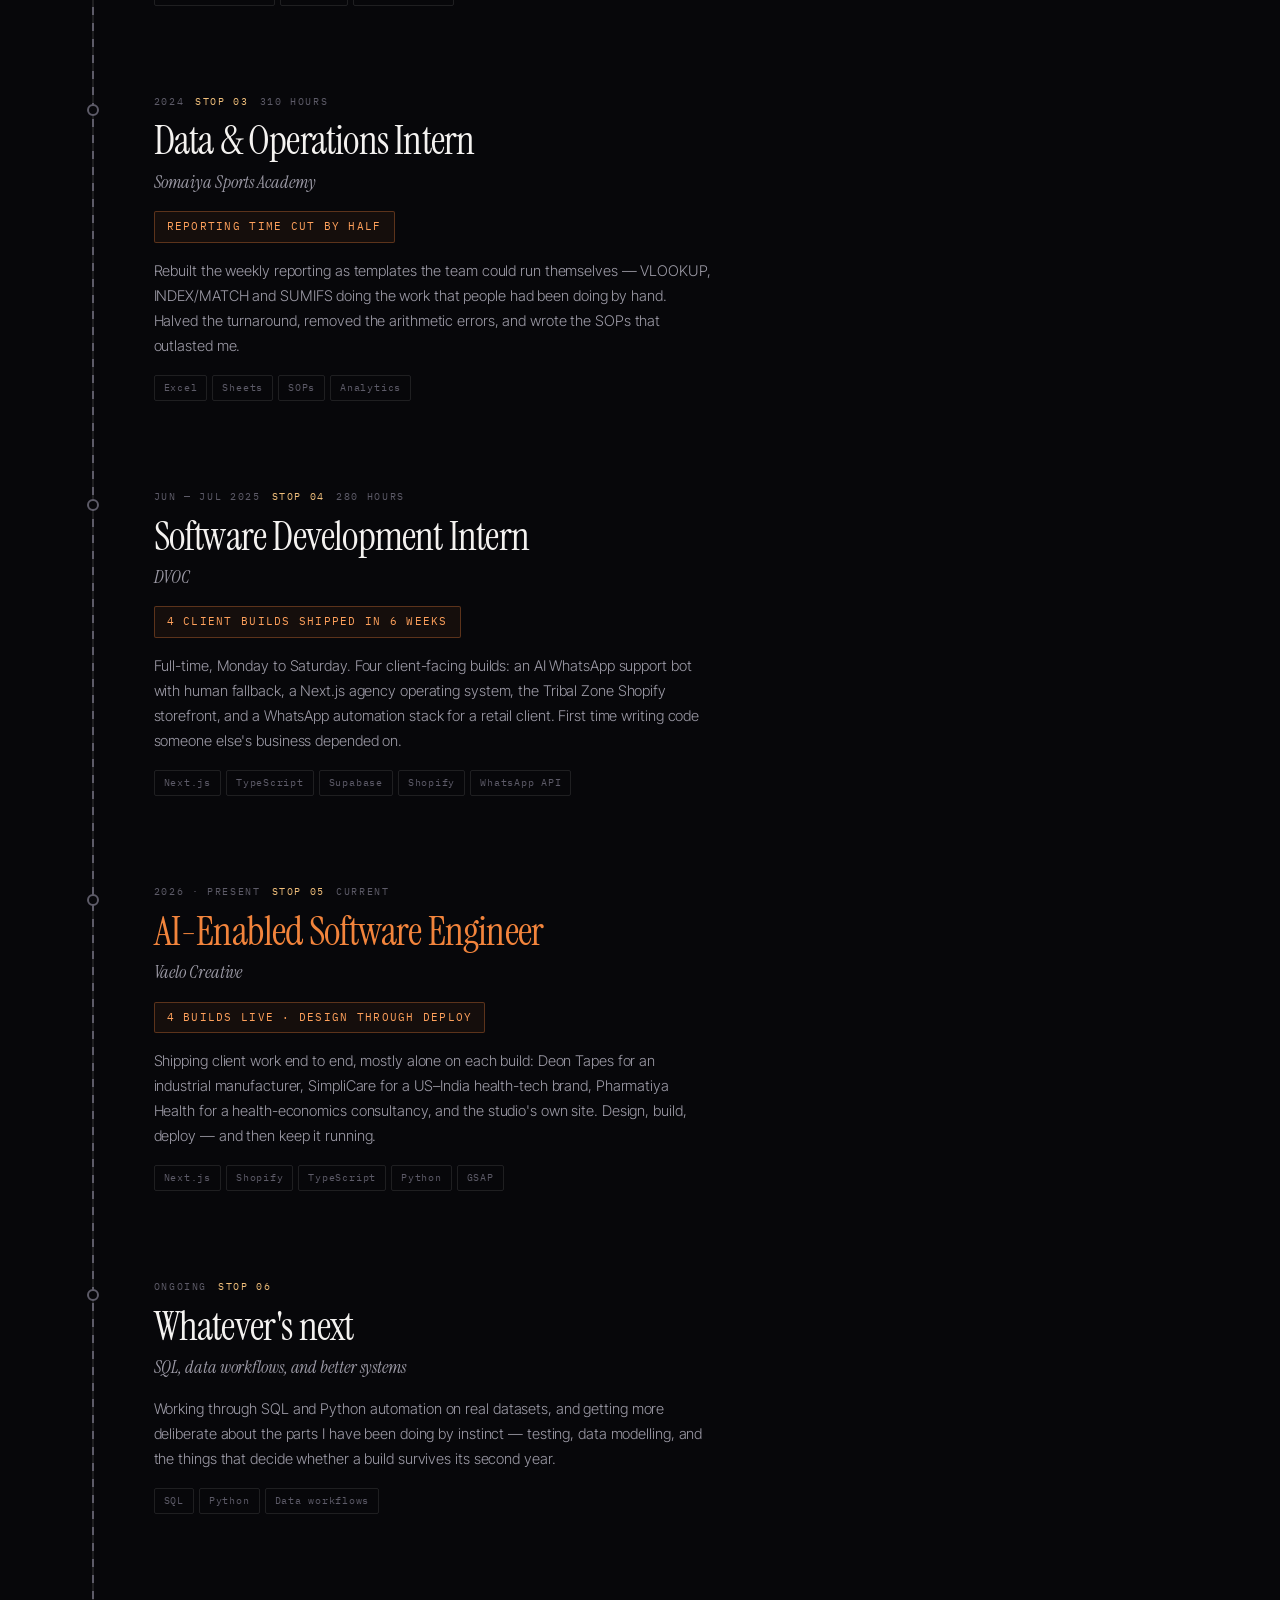
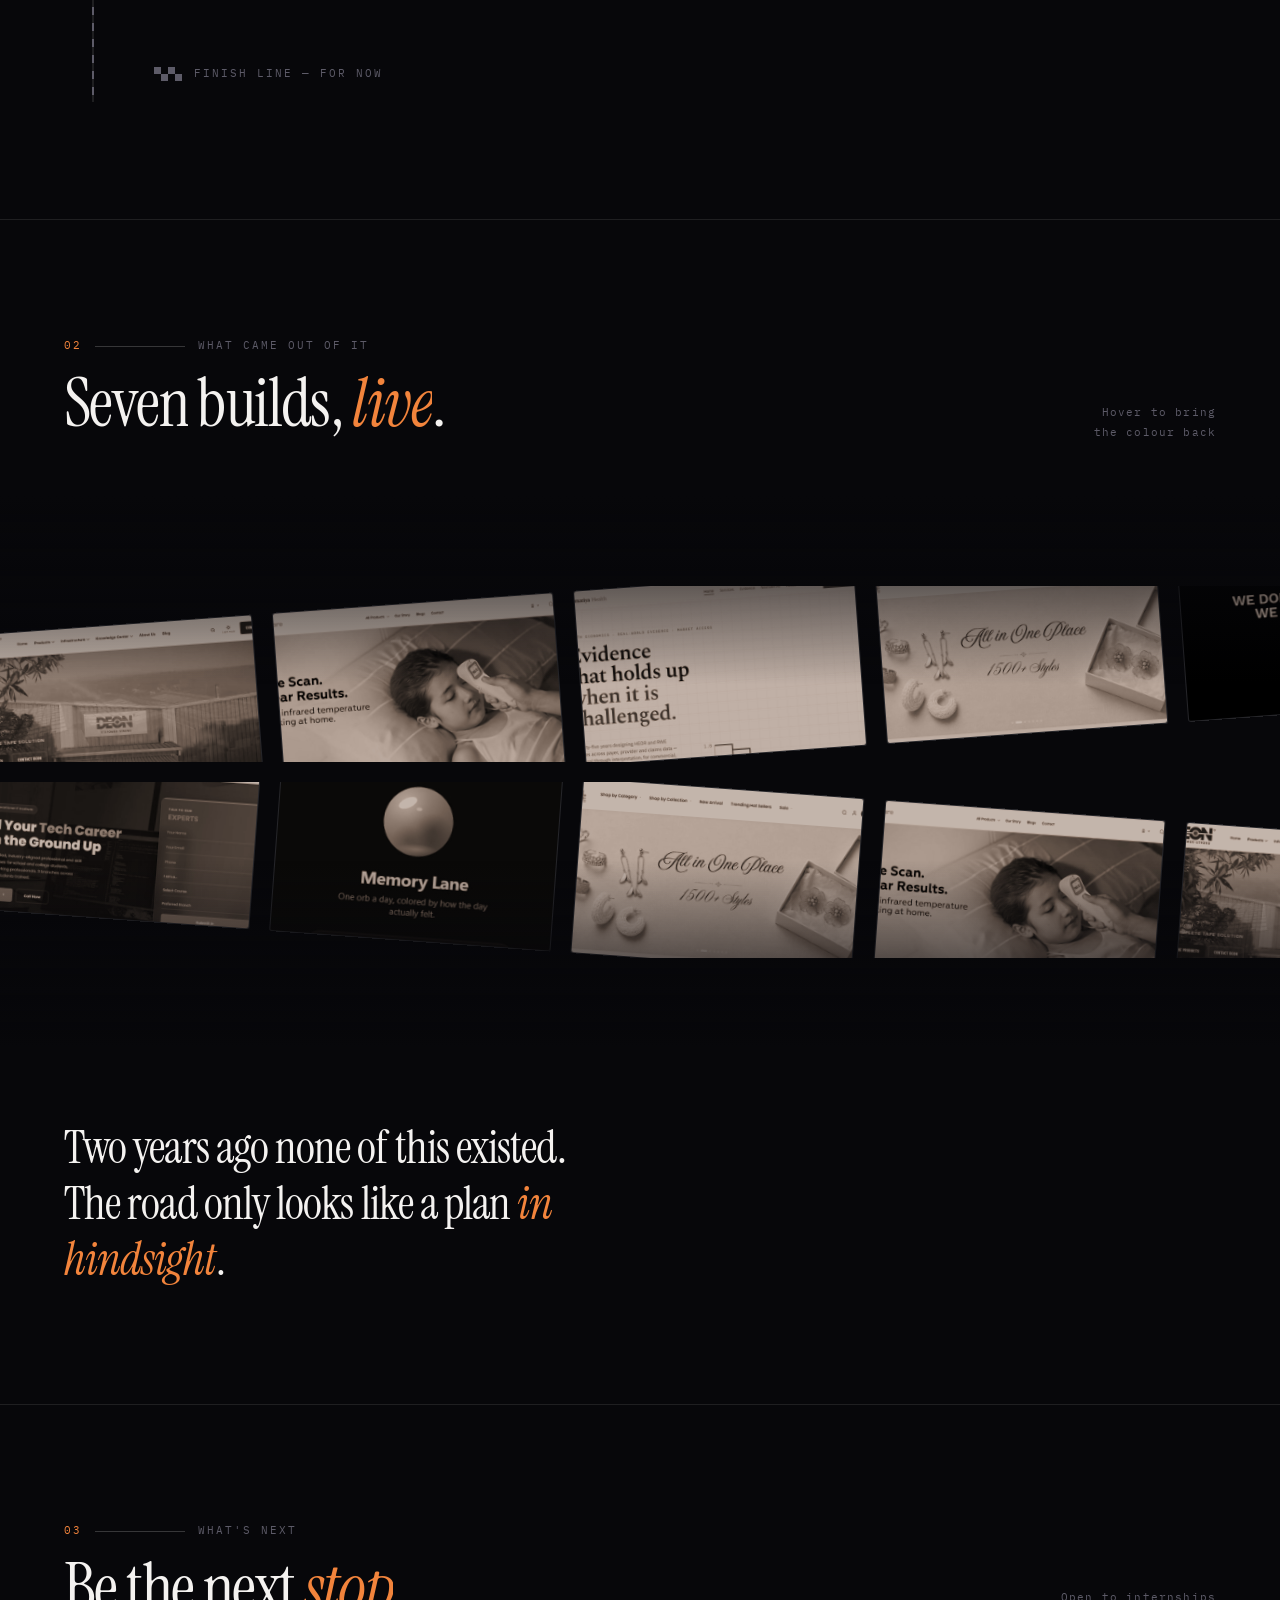
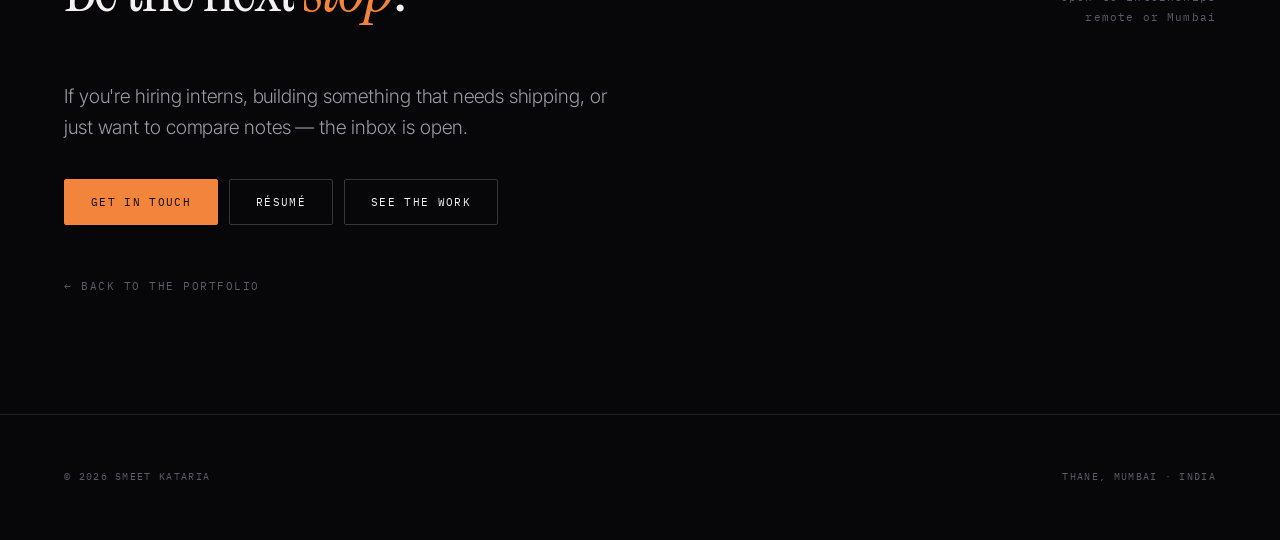
==== commit 6de22ed5: "Shift to the dark glossy direction: a live bloom, amber light, glass and sheen The editorial warm-in" ====
--- a/RoadmapJourney.html
+++ b/RoadmapJourney.html
@@ -5,12 +5,12 @@
 <meta name="viewport" content="width=device-width, initial-scale=1.0">
 <title>From JEE to Shipping Production Code</title>
 <meta name="description" content="The milestones, internships and projects that took Smeet Kataria from entrance exams to shipping production software — a scroll-driven timeline.">
-<meta name="theme-color" content="#12100c">
+<meta name="theme-color" content="#07070a">
 <link rel="icon" type="image/svg+xml" href="data:image/svg+xml,<svg xmlns='http://www.w3.org/2000/svg' viewBox='0 0 100 100'><rect width='100' height='100' rx='18' fill='%2312100c'/><text x='50' y='70' font-size='58' font-family='Georgia,serif' fill='%23b8443a' text-anchor='middle'>S</text></svg>">
 <link rel="preconnect" href="https://fonts.googleapis.com">
 <link rel="preconnect" href="https://fonts.gstatic.com" crossorigin>
 <link href="https://fonts.googleapis.com/css2?family=Instrument+Serif:ital@0;1&family=Inter+Tight:wght@300;400;500;600;700&family=IBM+Plex+Mono:wght@400;500&display=swap" rel="stylesheet">
-<link rel="stylesheet" href="assets/theme.css?v=1788675474">
+<link rel="stylesheet" href="assets/theme.css?v=1788683712">
 <style>
 /* ── page-specific ── */
 .hero{position:relative;z-index:1;
@@ -23,7 +23,7 @@
 .hero-meta{display:flex;gap:14px;align-items:center;margin-bottom:clamp(24px,4vh,38px);}
 .hero-meta .dot{width:6px;height:6px;border-radius:50%;background:var(--ox);
   animation:pulse 2.4s ease-in-out infinite;}
-@keyframes pulse{0%,100%{opacity:1;box-shadow:0 0 0 0 rgba(184,68,58,.5);}50%{opacity:.7;box-shadow:0 0 0 7px rgba(184,68,58,0);}}
+@keyframes pulse{0%,100%{opacity:1;box-shadow:0 0 0 0 rgba(242,132,60,.5);}50%{opacity:.7;box-shadow:0 0 0 7px rgba(242,132,60,0);}}
 .hero-cols{display:grid;grid-template-columns:minmax(0,1.1fr) minmax(0,.9fr);
   gap:clamp(26px,5vw,72px);align-items:end;}
 @media(max-width:860px){.hero-cols{grid-template-columns:1fr;gap:28px;}}
@@ -38,13 +38,13 @@
   background-size:2px 16px;opacity:.35;}
 .route-fill{position:absolute;left:clamp(14px,2.2vw,34px);top:0;width:2px;height:0;
   background:linear-gradient(180deg,var(--ox),var(--ox-hi));
-  box-shadow:0 0 14px rgba(184,68,58,.5);transition:height .18s linear;}
+  box-shadow:0 0 14px rgba(242,132,60,.5);transition:height .18s linear;}
 /* the marker that rides the route */
 .route-marker{position:absolute;left:clamp(14px,2.2vw,34px);top:0;width:2px;height:0;
   pointer-events:none;transition:height .18s linear;}
 .route-marker i{position:absolute;bottom:-7px;left:50%;width:13px;height:13px;
   margin-left:-6.5px;border-radius:50%;background:var(--ox);
-  box-shadow:0 0 0 4px rgba(184,68,58,.18),0 0 22px rgba(184,68,58,.7);}
+  box-shadow:0 0 0 4px rgba(242,132,60,.18),0 0 22px rgba(242,132,60,.7);}
 
 .stop{position:relative;padding:clamp(26px,4vw,44px) 0;}
 .stop::before{content:'';position:absolute;
@@ -53,7 +53,7 @@
   width:12px;height:12px;border-radius:50%;background:var(--ink);
   border:2px solid var(--bone-3);z-index:2;transition:all .55s var(--spring);}
 .stop.lit::before{border-color:var(--ox);background:var(--ox);
-  box-shadow:0 0 0 5px rgba(184,68,58,.14);}
+  box-shadow:0 0 0 5px rgba(242,132,60,.14);}
 .stop-when{font-family:var(--mono);font-size:.64rem;letter-spacing:.16em;
   text-transform:uppercase;color:var(--bone-3);margin-bottom:10px;
   display:flex;align-items:center;gap:11px;flex-wrap:wrap;}
@@ -67,8 +67,8 @@
   max-width:62ch;margin-bottom:16px;}
 .stop-win{display:inline-flex;align-items:center;gap:9px;font-family:var(--mono);
   font-size:.66rem;letter-spacing:.12em;text-transform:uppercase;color:var(--ox-hi);
-  padding:6px 12px;border:1px solid rgba(184,68,58,.32);border-radius:2px;
-  background:rgba(184,68,58,.06);margin-bottom:16px;}
+  padding:6px 12px;border:1px solid rgba(242,132,60,.32);border-radius:2px;
+  background:rgba(242,132,60,.06);margin-bottom:16px;}
 .stop.now .stop-title{color:var(--ox);}
 
 /* finish */
@@ -310,7 +310,7 @@
   <span>Thane, Mumbai · India</span>
 </footer>
 
-<script src="assets/motion.js?v=1788675474"></script>
+<script src="assets/motion.js?v=1788683712"></script>
 <script>
 /* The route line fills with scroll and each stop lights as it is passed.
    Driven off the shared pump so it shares one rAF with everything else. */
--- a/assets/theme.css
+++ b/assets/theme.css
@@ -1,29 +1,34 @@
 /* ══════════════════════════════════════════════════════════════════
    Shared design system — Smeet Kataria
-   Warm ink ground, oxblood accent, brass for figures only.
+   Near-black ground lit by a warm bloom; amber accent, brass for figures.
    Every page loads this; page-specific rules stay in the page.
    ══════════════════════════════════════════════════════════════════ */
 
 *,*::before,*::after{margin:0;padding:0;box-sizing:border-box;-webkit-font-smoothing:antialiased;}
 
 :root{
-  /* warm ink — brown cast, never pure black, so photography and
-     screenshots sit on it without clashing */
-  --ink:#12100c;
-  --ink-1:#1a1713;
-  --ink-2:#241f19;
-  --ink-3:#2f2921;
-
-  --bone:#ece4d8;
-  --bone-2:#9a9083;
-  --bone-3:#615848;
-
-  --ox:#b8443a;          /* the one loud colour */
-  --ox-hi:#d4574a;
-  --brass:#c39a5f;       /* figures and data only */
-
-  --rule:rgba(236,228,216,.11);
-  --rule-2:rgba(236,228,216,.20);
+  /* near-black with a cool cast — the ground a bloom sits on. Deeper than the
+     old warm ink, because gloss needs contrast to read as light. */
+  --ink:#07070a;
+  --ink-1:#0d0d12;
+  --ink-2:#14141b;
+  --ink-3:#1e1e28;
+
+  --bone:#f4f2f0;
+  --bone-2:#9c9aa6;
+  --bone-3:#5d5b68;
+
+  --ox:#f2843c;          /* warm amber — the light source */
+  --ox-hi:#ffa15c;
+  --violet:#7c5cff;      /* the cool edge of the bloom */
+  --brass:#f2c07c;       /* figures and data only */
+
+  --rule:rgba(244,242,240,.10);
+  --rule-2:rgba(244,242,240,.20);
+
+  /* gloss */
+  --sheen:linear-gradient(180deg,rgba(255,255,255,.07),rgba(255,255,255,0) 42%);
+  --glass:rgba(255,255,255,.04);
 
   --serif:'Instrument Serif',Georgia,'Times New Roman',serif;
   --sans:'Inter Tight',system-ui,-apple-system,sans-serif;
@@ -44,7 +49,7 @@
      container, and silently breaks every position:sticky descendant */
   overflow-x:clip;
 }
-::selection{background:rgba(184,68,58,.32);color:var(--bone);}
+::selection{background:rgba(242,132,60,.32);color:var(--bone);}
 a{color:inherit;}
 :focus-visible{outline:2px solid var(--ox-hi);outline-offset:3px;border-radius:2px;}
 img{max-width:100%;display:block;}
@@ -99,13 +104,13 @@
 .warmth{position:fixed;inset:0;pointer-events:none;z-index:0;overflow:hidden;}
 .warmth i{position:absolute;border-radius:50%;filter:blur(90px);opacity:.5;}
 .warmth .w1{width:52vw;height:52vw;left:-12%;top:-14%;
-  background:radial-gradient(circle,rgba(184,68,58,.30),transparent 68%);
+  background:radial-gradient(circle,rgba(242,132,60,.30),transparent 68%);
   animation:drift1 26s ease-in-out infinite;}
 .warmth .w2{width:44vw;height:44vw;right:-10%;top:26%;
-  background:radial-gradient(circle,rgba(195,154,95,.20),transparent 68%);
+  background:radial-gradient(circle,rgba(242,192,124,.20),transparent 68%);
   animation:drift2 32s ease-in-out infinite;}
 .warmth .w3{width:40vw;height:40vw;left:38%;bottom:-16%;
-  background:radial-gradient(circle,rgba(184,68,58,.16),transparent 68%);
+  background:radial-gradient(circle,rgba(242,132,60,.16),transparent 68%);
   animation:drift1 29s ease-in-out infinite reverse;}
 @keyframes drift1{0%,100%{transform:translate(0,0) scale(1);}50%{transform:translate(7%,5%) scale(1.14);}}
 @keyframes drift2{0%,100%{transform:translate(0,0) scale(1);}50%{transform:translate(-6%,8%) scale(1.1);}}
@@ -115,7 +120,7 @@
   border:1px solid var(--ox-hi);border-radius:50%;pointer-events:none;z-index:9000;
   transform:translate(-50%,-50%);
   transition:width .35s var(--spring),height .35s var(--spring),background .3s,border-color .3s;}
-.cursor.big{width:46px;height:46px;background:rgba(184,68,58,.10);}
+.cursor.big{width:46px;height:46px;background:rgba(242,132,60,.10);}
 .cursor.label{width:74px;height:74px;background:var(--ox);border-color:var(--ox);}
 .cursor::after{content:attr(data-label);position:absolute;inset:0;display:flex;
   align-items:center;justify-content:center;font-family:var(--mono);font-size:8.5px;
@@ -133,7 +138,7 @@
   display:flex;justify-content:space-between;align-items:center;
   border-bottom:1px solid transparent;
   transition:padding .5s var(--ease),background .5s,border-color .5s;}
-body.scrolled nav{padding:13px var(--pad);background:rgba(18,16,12,.82);
+body.scrolled nav{padding:13px var(--pad);background:rgba(7,7,10,.82);
   backdrop-filter:blur(18px) saturate(130%);-webkit-backdrop-filter:blur(18px) saturate(130%);
   border-bottom-color:var(--rule);}
 .nav-logo{font-family:var(--serif);font-size:1.22rem;text-decoration:none;letter-spacing:-.01em;}
@@ -248,7 +253,7 @@
 /* ══ TICKER ══ */
 .ticker{border-top:1px solid var(--rule);border-bottom:1px solid var(--rule);
   overflow:hidden;padding:15px 0;position:relative;z-index:1;
-  background:rgba(236,228,216,.014);}
+  background:rgba(244,242,240,.014);}
 .ticker-track{display:flex;gap:44px;white-space:nowrap;will-change:transform;}
 .ticker-track span{display:inline-flex;align-items:center;gap:44px;flex-shrink:0;
   font-family:var(--mono);font-size:.72rem;letter-spacing:.15em;text-transform:uppercase;
@@ -283,7 +288,7 @@
 
 /* ══ BACK TO TOP ══ */
 .totop{position:fixed;right:clamp(16px,2.4vw,30px);bottom:clamp(16px,2.4vw,30px);
-  z-index:6000;width:46px;height:46px;border-radius:50%;background:rgba(26,23,19,.9);
+  z-index:6000;width:46px;height:46px;border-radius:50%;background:rgba(13,13,18,.9);
   backdrop-filter:blur(12px);-webkit-backdrop-filter:blur(12px);
   border:1px solid var(--rule-2);color:var(--bone-2);cursor:pointer;
   display:flex;align-items:center;justify-content:center;
@@ -340,9 +345,39 @@
   filter:grayscale(1) contrast(1.06) brightness(.72);
   transition:filter .7s var(--ease),transform .9s var(--ease);}
 .band-item::after{content:'';position:absolute;inset:0;
-  background:rgba(184,68,58,.16);mix-blend-mode:color;opacity:1;transition:opacity .7s var(--ease);}
+  background:rgba(242,132,60,.16);mix-blend-mode:color;opacity:1;transition:opacity .7s var(--ease);}
 .bands:hover .band-item img{filter:grayscale(0) contrast(1) brightness(.95);}
 .bands:hover .band-item::after{opacity:0;}
+
+/* ══ BLOOM ══ the light source behind the hero */
+.bloom{position:absolute;inset:-18% -12% -30%;z-index:0;pointer-events:none;
+  will-change:transform,opacity;}
+.bloom canvas{width:100%;height:100%;display:block;filter:blur(28px) saturate(126%);}
+/* a dark falloff so the bloom never washes the type it sits behind */
+.bloom::after{content:'';position:absolute;inset:0;
+  background:radial-gradient(58% 48% at 46% 50%,transparent 12%,rgba(7,7,10,.55) 78%);}
+
+/* ══ GLOSS ══ a sheen along the top edge and a light that sweeps on hover.
+   Applied only to surfaces that are meant to read as raised. */
+.glossy{position:relative;overflow:hidden;
+  background:linear-gradient(168deg,var(--ink-2),var(--ink-1));
+  border:1px solid var(--rule);
+  box-shadow:0 1px 0 rgba(255,255,255,.05) inset,
+             0 22px 48px -26px rgba(0,0,0,.9);}
+.glossy::before{content:'';position:absolute;inset:0;z-index:1;pointer-events:none;
+  background:var(--sheen);}
+/* the sweep: a soft diagonal highlight that crosses the surface on hover */
+.glossy::after{content:'';position:absolute;top:-60%;bottom:-60%;width:44%;
+  left:-70%;z-index:2;pointer-events:none;transform:rotate(14deg);
+  background:linear-gradient(90deg,transparent,rgba(255,255,255,.075),transparent);
+  transition:left .85s cubic-bezier(.3,.7,.3,1);}
+.glossy:hover::after{left:120%;}
+
+/* ══ GLASS ══ frosted chrome */
+.glass{background:var(--glass);
+  backdrop-filter:blur(18px) saturate(150%);-webkit-backdrop-filter:blur(18px) saturate(150%);
+  border:1px solid var(--rule);
+  box-shadow:0 1px 0 rgba(255,255,255,.06) inset;}
 
 /* ══ SLICED REVEAL ══ a panel of vertical shutters over an image, lifting away
    one after the next so the picture builds in bands instead of fading in.
@@ -383,7 +418,7 @@
   color:transparent;-webkit-text-stroke:1px var(--rule-2);
   transition:-webkit-text-stroke-color .6s var(--ease),color .6s var(--ease);}
 .wordmark:hover .wordmark-track span{-webkit-text-stroke-color:var(--ox);}
-.wordmark-track span em{font-style:italic;-webkit-text-stroke-color:rgba(184,68,58,.55);}
+.wordmark-track span em{font-style:italic;-webkit-text-stroke-color:rgba(242,132,60,.55);}
 .wordmark:hover .wordmark-track span em{-webkit-text-stroke-color:var(--ox-hi);}
 
 /* ══ SCRAMBLE ══ the glyph cycling is done in script; this only keeps the
